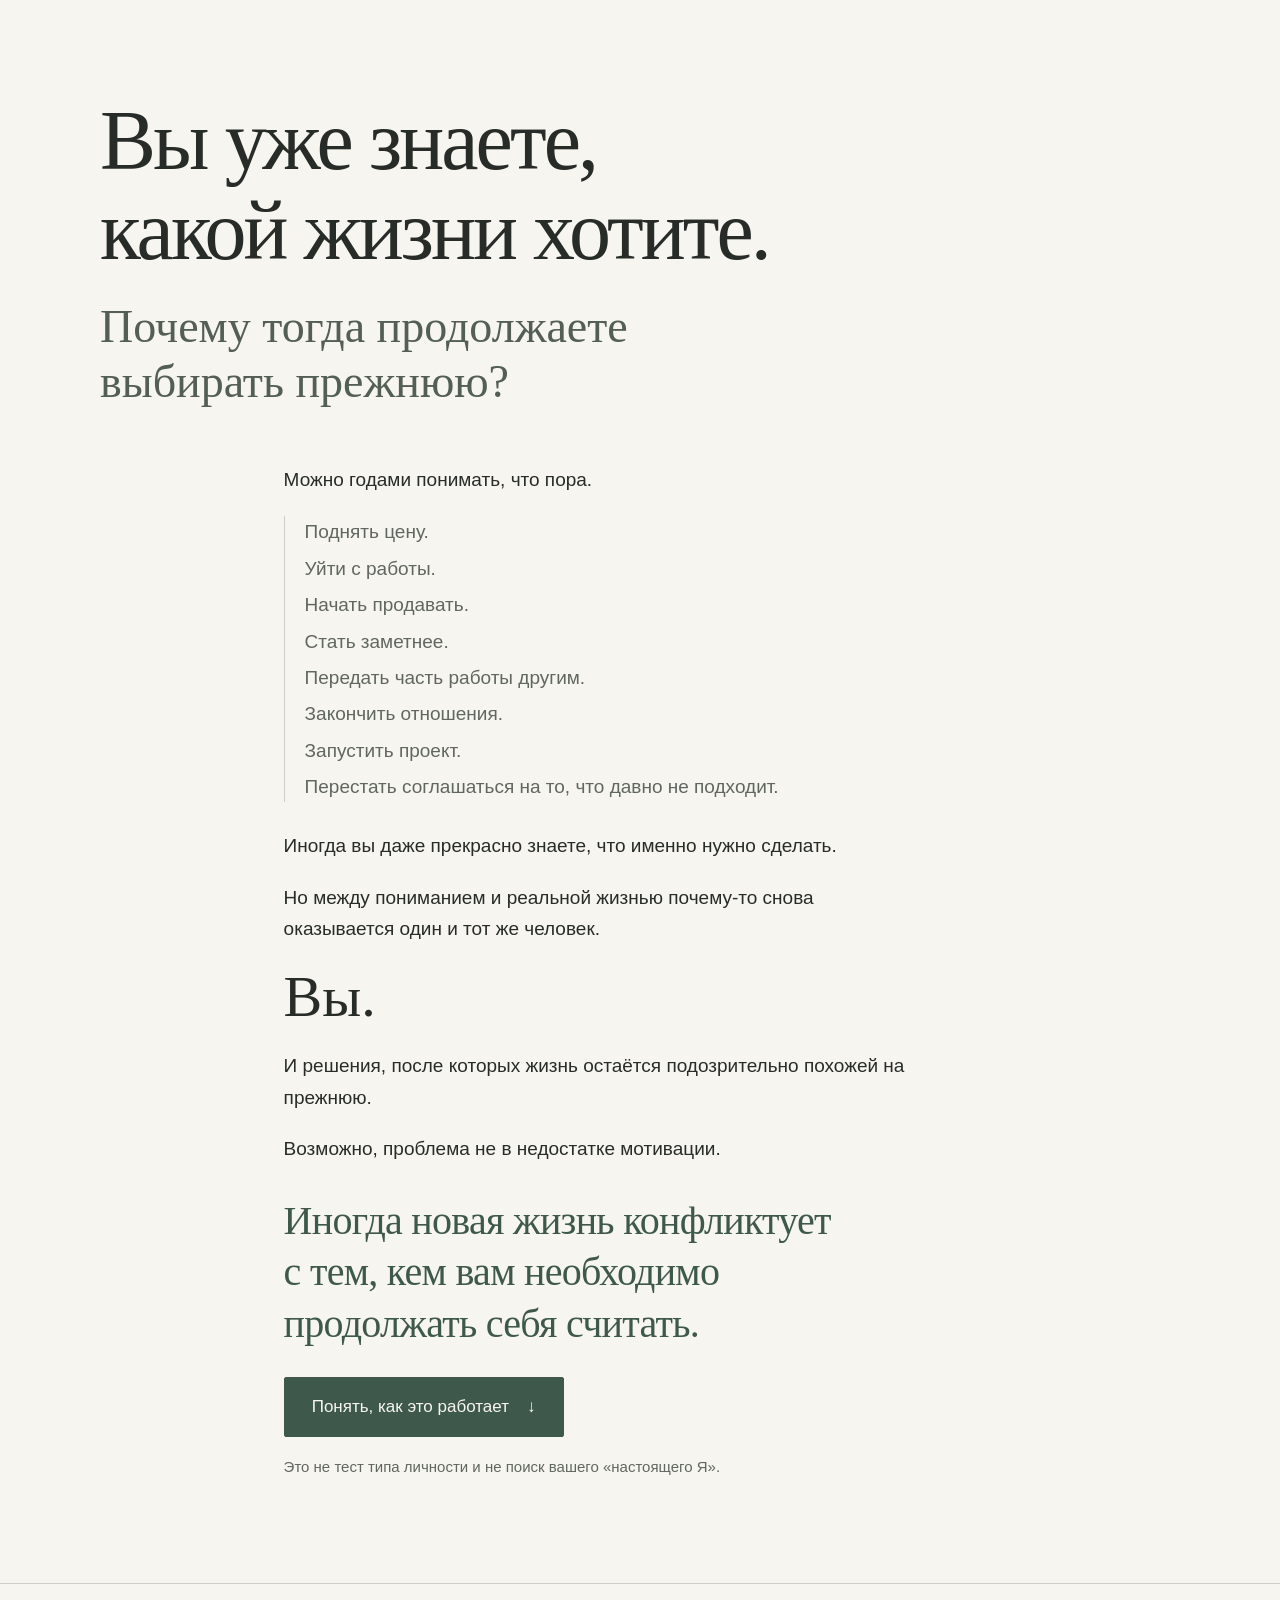
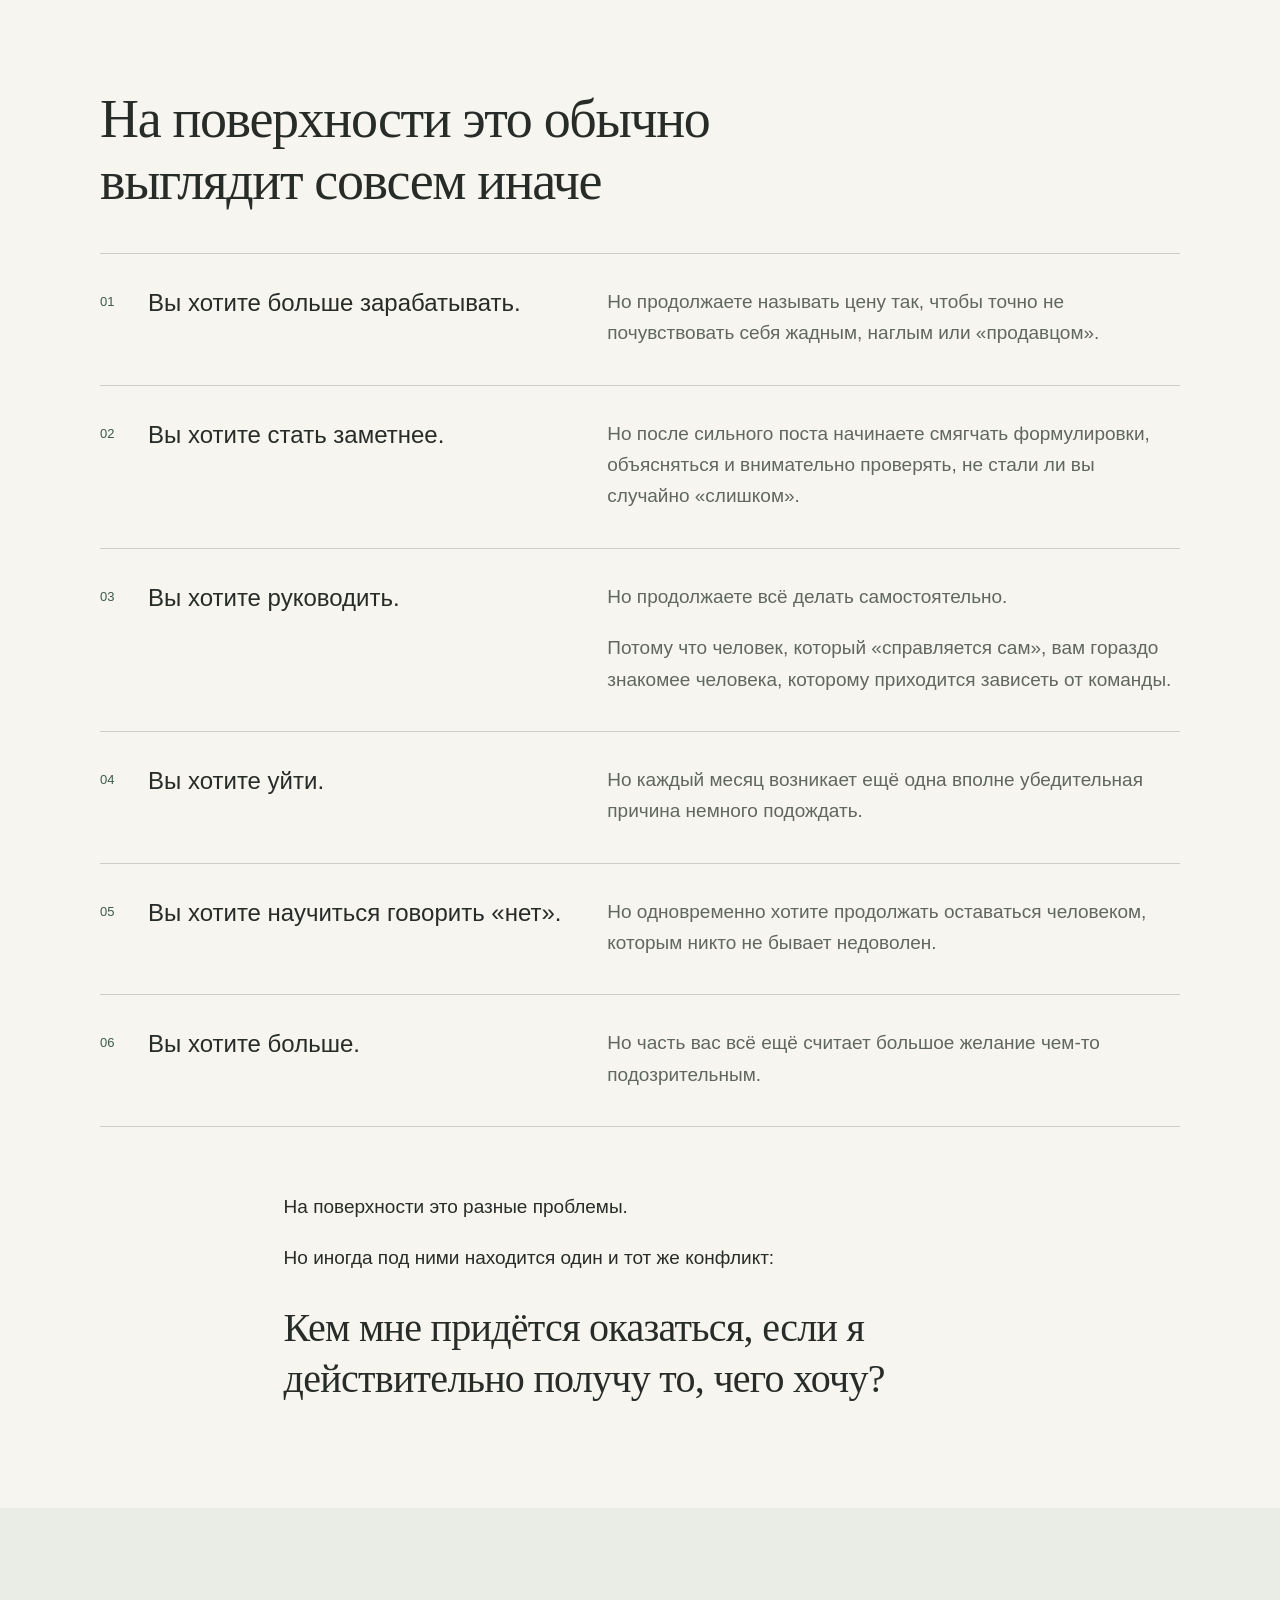
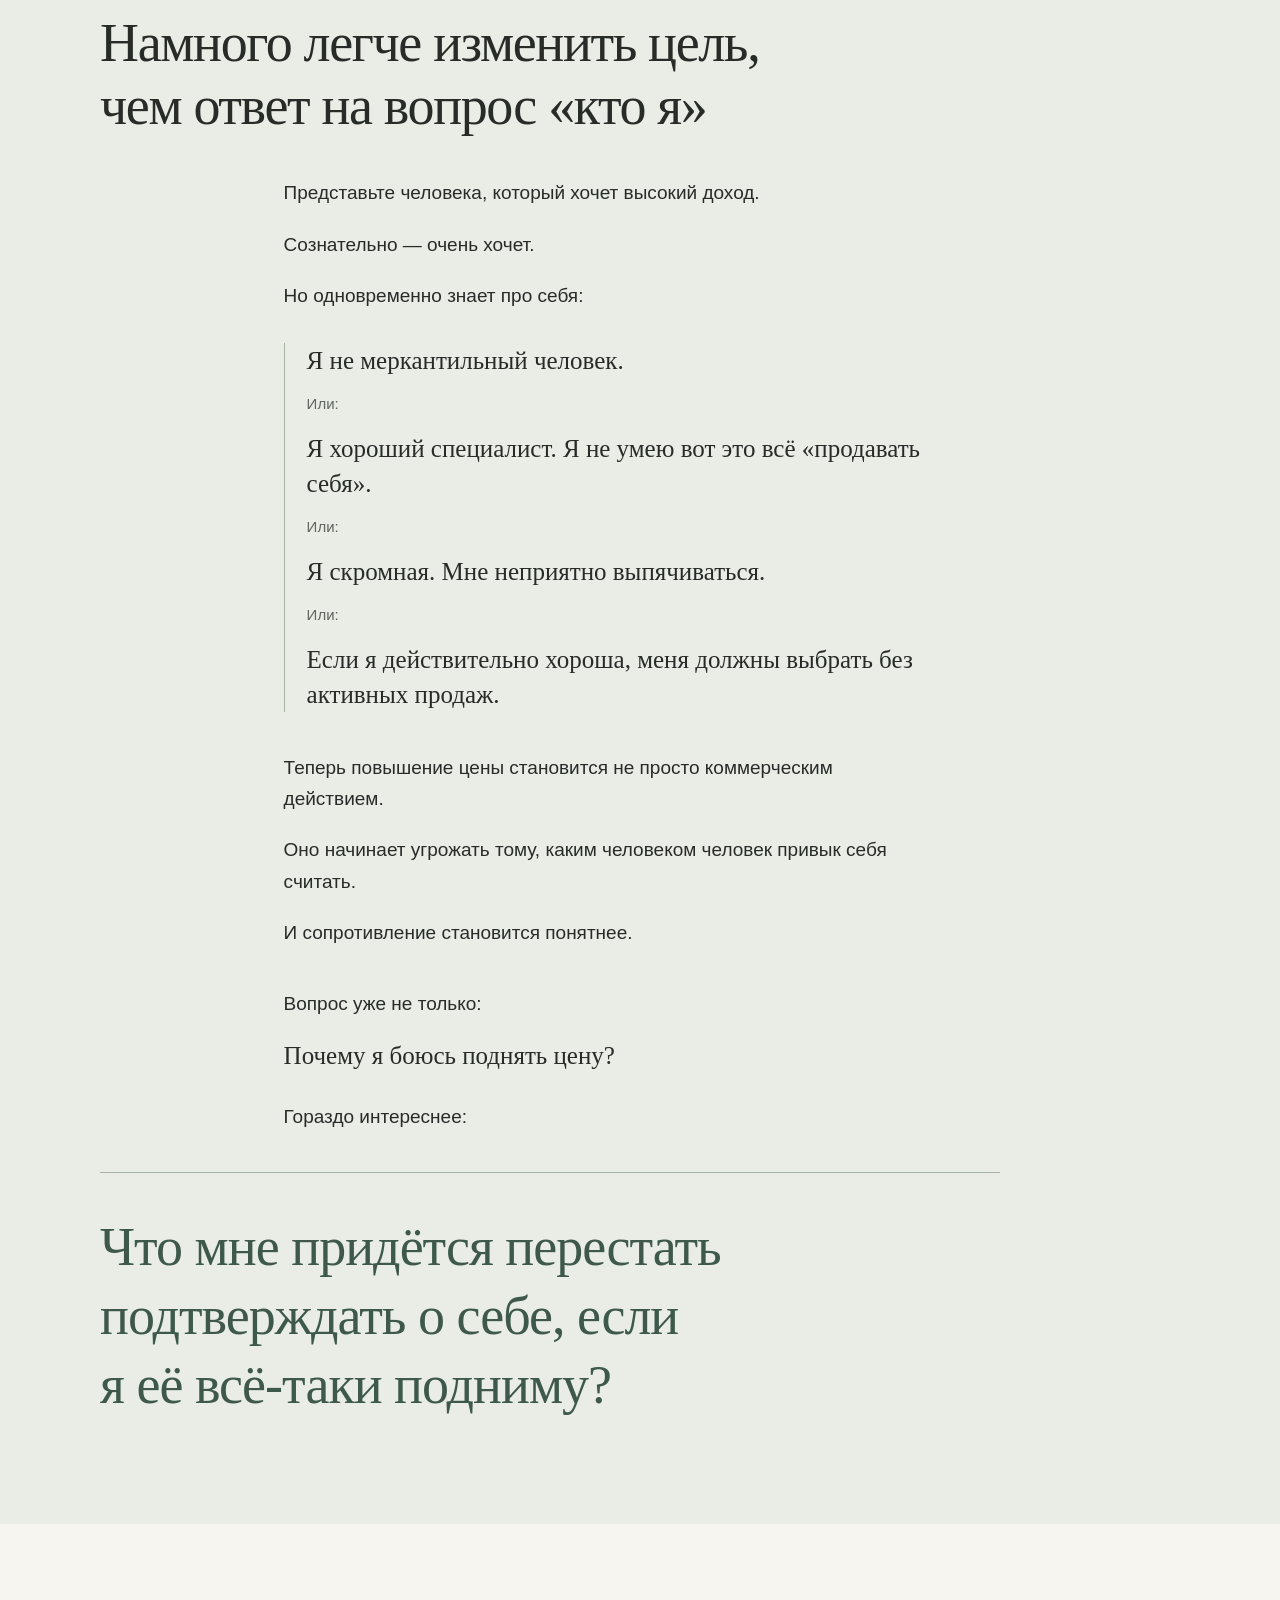
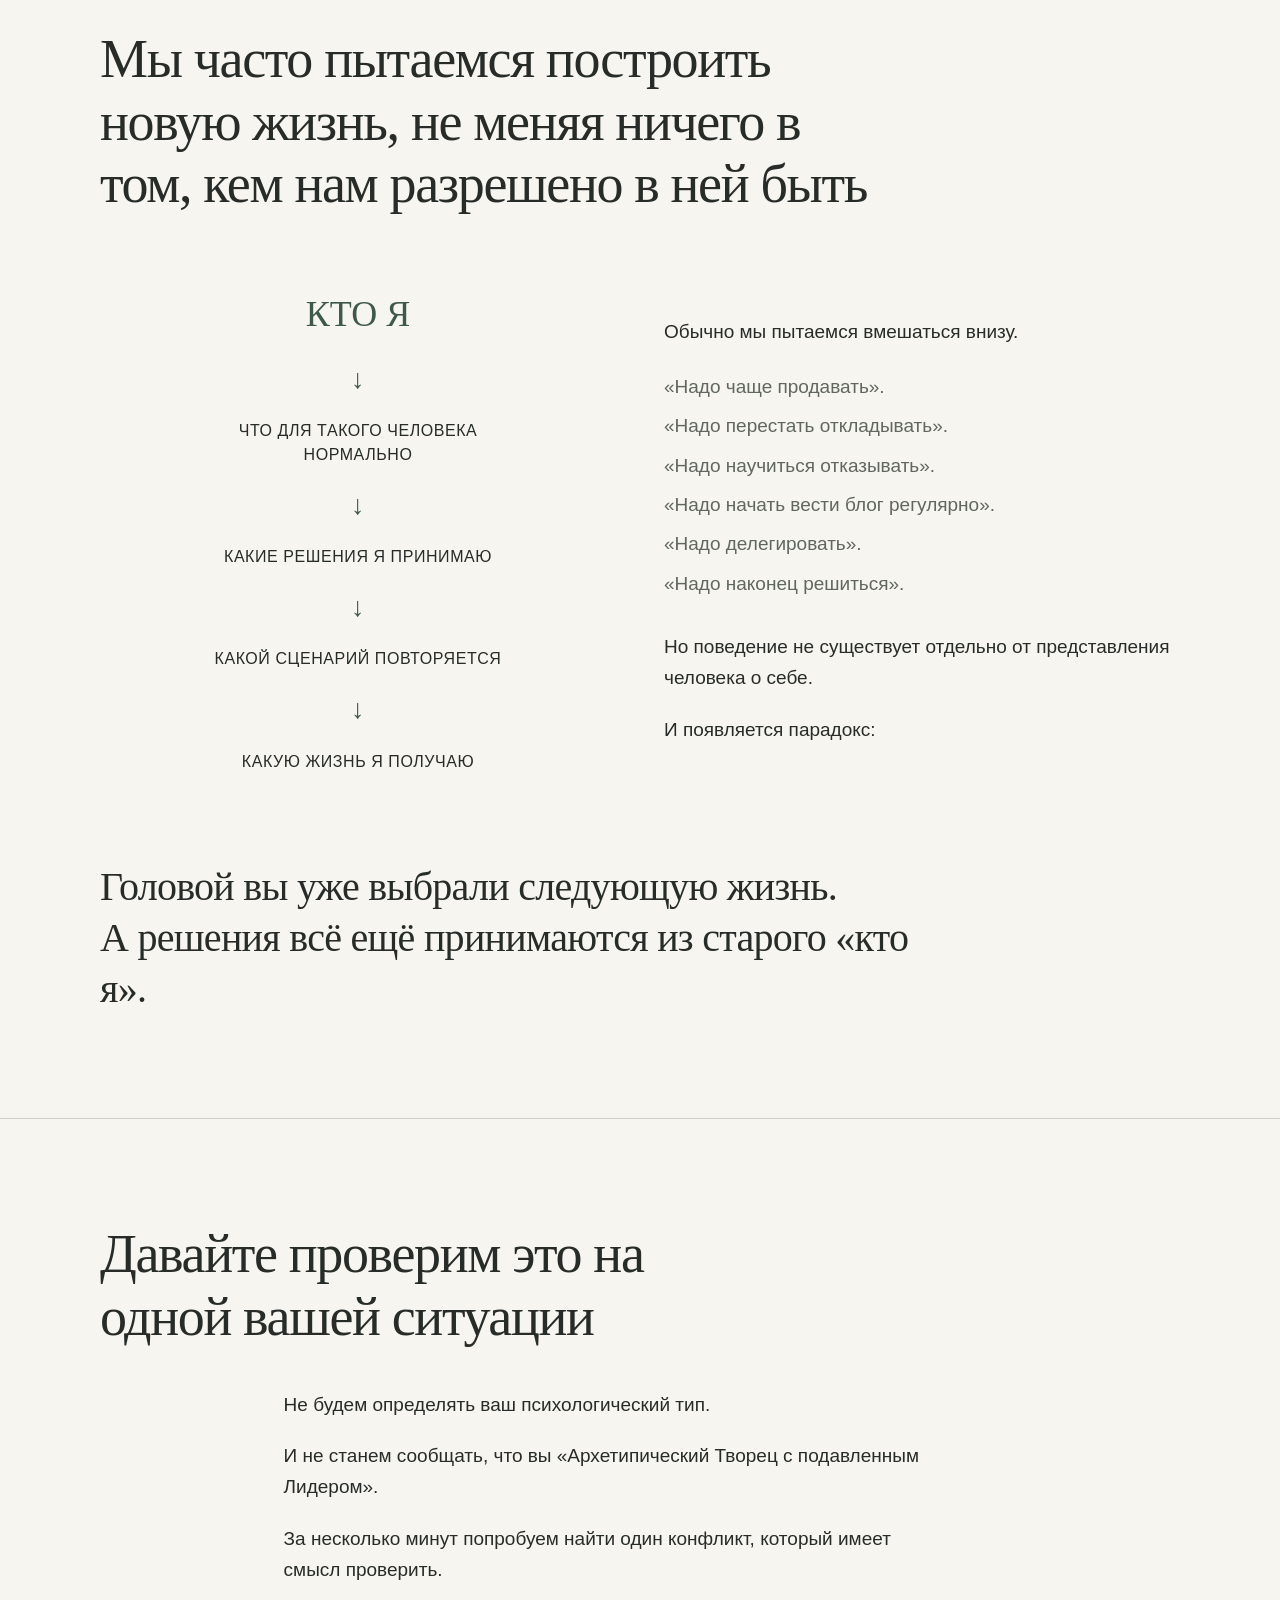
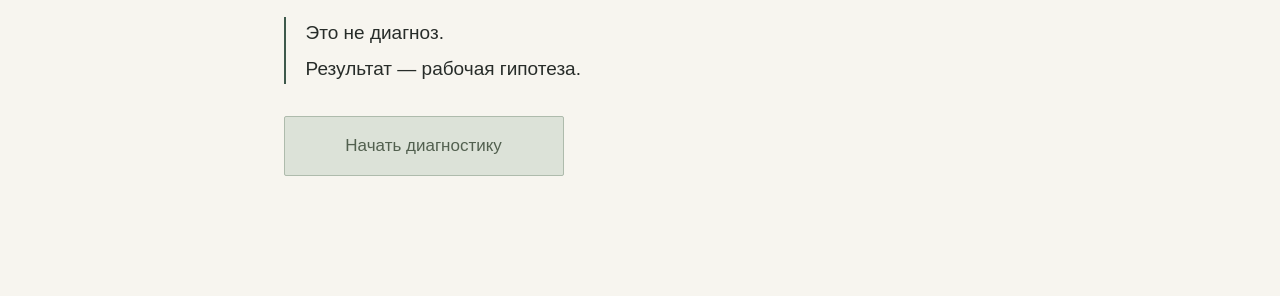
==== index.html @ 4927624a "complete Phase 1 visual foundation" ====
<!doctype html>
<html lang="ru">
<head>
  <meta charset="utf-8">
  <meta name="viewport" content="width=device-width, initial-scale=1">
  <title>Старая версия себя / новый сценарий — SVETA MINDSET</title>
  <meta name="description" content="Вы знаете, чего хотите и что нужно сделать, но продолжаете действовать по-старому? Мини-диагностика поможет увидеть, что ваш привычный сценарий может сохранять.">
  <meta property="og:title" content="Старая версия себя / новый сценарий — SVETA MINDSET">
  <meta property="og:description" content="Вы знаете, чего хотите и что нужно сделать, но продолжаете действовать по-старому? Мини-диагностика поможет увидеть, что ваш привычный сценарий может сохранять.">
  <meta property="og:type" content="website">
  <meta property="og:locale" content="ru_RU">
  <link rel="stylesheet" href="styles.css">
</head>
<body>
  <main>
    <section class="hero section" aria-labelledby="hero-title">
      <div class="container">
        <h1 id="hero-title">Вы уже знаете, какой жизни хотите.</h1>
        <p class="hero-subtitle">Почему тогда продолжаете выбирать прежнюю?</p>
        <div class="hero-body reading">
          <p>Можно годами понимать, что пора.</p>
          <ul class="intentions" role="list">
            <li>Поднять цену.</li>
            <li>Уйти с работы.</li>
            <li>Начать продавать.</li>
            <li>Стать заметнее.</li>
            <li>Передать часть работы другим.</li>
            <li>Закончить отношения.</li>
            <li>Запустить проект.</li>
            <li>Перестать соглашаться на то, что давно не подходит.</li>
          </ul>
          <p>Иногда вы даже прекрасно знаете, что именно нужно сделать.</p>
          <p>Но между пониманием и реальной жизнью почему-то снова оказывается один и тот же человек.</p>
          <p class="you">Вы.</p>
          <p>И решения, после которых жизнь остаётся подозрительно похожей на прежнюю.</p>
          <p>Возможно, проблема не в недостатке мотивации.</p>
          <p class="statement hero-statement"><strong>Иногда новая жизнь конфликтует с тем, кем вам необходимо продолжать себя считать.</strong></p>
          <a class="button" href="#recognition">Понять, как это работает <span aria-hidden="true">↓</span></a>
          <p class="note">Это не тест типа личности и не поиск вашего «настоящего Я».</p>
        </div>
      </div>
    </section>

    <section class="section recognition" id="recognition" aria-labelledby="recognition-title">
      <div class="container">
        <h2 id="recognition-title">На поверхности это обычно выглядит совсем иначе</h2>
        <ol class="situations" role="list">
          <li>
            <h3>Вы хотите больше зарабатывать.</h3>
            <div><p>Но продолжаете называть цену так, чтобы точно не почувствовать себя жадным, наглым или «продавцом».</p></div>
          </li>
          <li>
            <h3>Вы хотите стать заметнее.</h3>
            <div><p>Но после сильного поста начинаете смягчать формулировки, объясняться и внимательно проверять, не стали ли вы случайно «слишком».</p></div>
          </li>
          <li>
            <h3>Вы хотите руководить.</h3>
            <div>
              <p>Но продолжаете всё делать самостоятельно.</p>
              <p>Потому что человек, который «справляется сам», вам гораздо знакомее человека, которому приходится зависеть от команды.</p>
            </div>
          </li>
          <li>
            <h3>Вы хотите уйти.</h3>
            <div><p>Но каждый месяц возникает ещё одна вполне убедительная причина немного подождать.</p></div>
          </li>
          <li>
            <h3>Вы хотите научиться говорить «нет».</h3>
            <div><p>Но одновременно хотите продолжать оставаться человеком, которым никто не бывает недоволен.</p></div>
          </li>
          <li>
            <h3>Вы хотите больше.</h3>
            <div><p>Но часть вас всё ещё считает большое желание чем-то подозрительным.</p></div>
          </li>
        </ol>
        <div class="reading closing">
          <p>На поверхности это разные проблемы.</p>
          <p>Но иногда под ними находится один и тот же конфликт:</p>
          <p class="statement"><strong>Кем мне придётся оказаться, если я действительно получу то, чего хочу?</strong></p>
        </div>
      </div>
    </section>

    <section class="section cognitive-turn" aria-labelledby="turn-title">
      <div class="container">
        <h2 id="turn-title">Намного легче изменить цель, чем ответ на вопрос «кто я»</h2>
        <div class="reading">
          <p>Представьте человека, который хочет высокий доход.</p>
          <p>Сознательно — очень хочет.</p>
          <p>Но одновременно знает про себя:</p>
          <div class="self-descriptions">
            <blockquote><p>Я не меркантильный человек.</p></blockquote>
            <p>Или:</p>
            <blockquote><p>Я хороший специалист. Я не умею вот это всё «продавать себя».</p></blockquote>
            <p>Или:</p>
            <blockquote><p>Я скромная. Мне неприятно выпячиваться.</p></blockquote>
            <p>Или:</p>
            <blockquote><p>Если я действительно хороша, меня должны выбрать без активных продаж.</p></blockquote>
          </div>
          <p>Теперь повышение цены становится не просто коммерческим действием.</p>
          <p>Оно начинает угрожать тому, каким человеком человек привык себя считать.</p>
          <p>И сопротивление становится понятнее.</p>
          <div class="question-turn">
            <p>Вопрос уже не только:</p>
            <blockquote><p>Почему я боюсь поднять цену?</p></blockquote>
            <p>Гораздо интереснее:</p>
          </div>
        </div>
        <p class="statement central-question"><strong>Что мне придётся перестать подтверждать о себе, если я её всё-таки подниму?</strong></p>
      </div>
    </section>

    <section class="section model" aria-labelledby="model-title">
      <div class="container">
        <h2 id="model-title">Мы часто пытаемся построить новую жизнь, не меняя ничего в том, кем нам разрешено в ней быть</h2>
        <div class="model-layout">
          <ol class="model-chain" role="list">
            <li><span>КТО Я</span><span class="chain-arrow" aria-hidden="true">↓</span></li>
            <li><span>ЧТО ДЛЯ ТАКОГО ЧЕЛОВЕКА НОРМАЛЬНО</span><span class="chain-arrow" aria-hidden="true">↓</span></li>
            <li><span>КАКИЕ РЕШЕНИЯ Я ПРИНИМАЮ</span><span class="chain-arrow" aria-hidden="true">↓</span></li>
            <li><span>КАКОЙ СЦЕНАРИЙ ПОВТОРЯЕТСЯ</span><span class="chain-arrow" aria-hidden="true">↓</span></li>
            <li><span>КАКУЮ ЖИЗНЬ Я ПОЛУЧАЮ</span></li>
          </ol>
          <div class="model-body">
            <p>Обычно мы пытаемся вмешаться внизу.</p>
            <div class="habitual-actions">
              <p>«Надо чаще продавать».</p>
              <p>«Надо перестать откладывать».</p>
              <p>«Надо научиться отказывать».</p>
              <p>«Надо начать вести блог регулярно».</p>
              <p>«Надо делегировать».</p>
              <p>«Надо наконец решиться».</p>
            </div>
            <p>Но поведение не существует отдельно от представления человека о себе.</p>
            <p>И появляется парадокс:</p>
          </div>
        </div>
        <p class="statement model-closing"><strong>Головой вы уже выбрали следующую жизнь.<br>А решения всё ещё принимаются из старого «кто я».</strong></p>
      </div>
    </section>

    <section class="section diagnostic-intro" aria-labelledby="intro-title">
      <div class="container">
        <h2 id="intro-title">Давайте проверим это на одной вашей ситуации</h2>
        <div class="reading">
          <p>Не будем определять ваш психологический тип.</p>
          <p>И не станем сообщать, что вы «Архетипический Творец с подавленным Лидером».</p>
          <p>За несколько минут попробуем найти один конфликт, который имеет смысл проверить.</p>
          <div class="hypothesis-note">
            <p>Это не диагноз.</p>
            <p>Результат — рабочая гипотеза.</p>
          </div>
          <!-- Phase 1 ends here. The diagnostic is intentionally not implemented. -->
          <button class="button" type="button" disabled>Начать диагностику</button>
        </div>
      </div>
    </section>
  </main>
</body>
</html>
---- styles.css ----
:root {
  color-scheme: light;
  --paper: #f7f5ef;
  --ink: #272c29;
  --muted: #606660;
  --accent: #3e594b;
  --line: #cccfc5;
  --tint: #e9ede5;
  --serif: Georgia, "Times New Roman", serif;
  --sans: -apple-system, BlinkMacSystemFont, "Segoe UI", Arial, sans-serif;
}

* { box-sizing: border-box; }
html { scroll-padding-top: 24px; }
body {
  margin: 0;
  background: var(--paper);
  color: var(--ink);
  font-family: var(--sans);
  font-size: 18px;
  line-height: 1.65;
  -webkit-text-size-adjust: 100%;
}
::selection { background: #d4ddcf; color: var(--ink); }
.container { width: min(100% - 40px, 1080px); margin-inline: auto; }
.section { padding-block: 72px; }
.reading { max-width: 640px; }
h1, h2, h3, p, blockquote { margin: 0; }
p + p { margin-top: 20px; }
h1, h2, .statement, .hero-subtitle, .you {
  font-family: var(--serif);
  font-weight: 400;
  text-wrap: balance;
}
h1, h2, h3, p, li { overflow-wrap: break-word; }
h1 { max-width: 1000px; font-size: clamp(40px, 7vw, 84px); line-height: 1.07; letter-spacing: -0.035em; }
h2 { max-width: 880px; margin-bottom: 40px; font-size: clamp(32px, 4.5vw, 54px); line-height: 1.16; letter-spacing: -0.025em; }
h3 { font-size: 21px; line-height: 1.4; font-weight: 500; }
strong { font-weight: inherit; }
.statement { font-size: clamp(28px, 3.5vw, 40px); line-height: 1.28; letter-spacing: -0.018em; }
.hero { padding-top: 64px; }
.hero-subtitle { max-width: 770px; margin-top: 23px; color: #535e55; font-size: clamp(28px, 4vw, 46px); line-height: 1.2; }
.hero-body { margin-top: 45px; }
.intentions { list-style: none; margin: 21px 0 28px; padding: 0 0 0 20px; border-left: 1px solid var(--line); color: var(--muted); }
.intentions li + li { margin-top: 5px; }
.you { margin-block: 24px; font-size: 58px; line-height: 1; }
.hero-statement { margin-top: 31px; color: var(--accent); }
.button {
  display: inline-flex;
  align-items: center;
  justify-content: center;
  gap: 18px;
  width: 100%;
  min-height: 60px;
  margin-top: 32px;
  padding: 16px 20px;
  border: 1px solid var(--accent);
  border-radius: 2px;
  background: var(--accent);
  color: var(--paper);
  font: 500 17px/1.45 var(--sans);
  text-align: center;
  text-decoration: none;
}
.button:not(:disabled):hover { background: #30483b; }
a:focus-visible, .button:enabled:focus-visible { outline: 3px solid var(--ink); outline-offset: 5px; }
.button:disabled { background: #dce2d8; border-color: #aebbac; color: #52604f; cursor: not-allowed; }
.hero .button { margin-top: 28px; }
.note { margin-top: 18px; color: var(--muted); font-size: 15px; line-height: 1.6; max-width: 440px; }
.recognition { border-top: 1px solid var(--line); }
.situations { padding: 0; margin: 0; list-style: none; counter-reset: situation; }
.situations li { position: relative; padding: 28px 0 30px 36px; border-top: 1px solid var(--line); counter-increment: situation; }
.situations li::before { content: counter(situation, decimal-leading-zero); position: absolute; left: 0; top: 31px; color: var(--accent); font-size: 13px; font-variant-numeric: tabular-nums; }
.situations li:last-child { border-bottom: 1px solid var(--line); }
.situations h3 { margin-bottom: 14px; }
.situations p { color: var(--muted); }
.closing { margin-top: 48px; }
.closing .statement { margin-top: 28px; }
.cognitive-turn { background: var(--tint); }
.self-descriptions { margin-block: 32px 40px; padding-left: 22px; border-left: 1px solid #a9b5a5; }
blockquote { font-family: var(--serif); font-size: 25px; line-height: 1.4; }
.self-descriptions > p { margin-block: 14px; color: var(--muted); font-size: 15px; }
.question-turn { margin-top: 40px; }
.question-turn blockquote { margin-block: 18px 28px; }
.central-question { max-width: 900px; margin-top: 28px; padding-top: 30px; border-top: 1px solid #a9b5a5; font-size: clamp(34px, 4.5vw, 54px); color: var(--accent); }
.model-chain { list-style: none; padding: 32px 0; margin: 0; text-align: center; }
.model-chain li { max-width: 330px; margin-inline: auto; font-size: 16px; font-weight: 500; line-height: 1.45; letter-spacing: 0.035em; }
.model-chain li:first-child > span:first-child { font-family: var(--serif); font-size: 36px; letter-spacing: 0; color: var(--accent); }
.chain-arrow { display: block; padding-block: 20px; font-size: 27px; font-weight: 400; color: var(--accent); }
.model-body { margin-top: 36px; }
.habitual-actions { margin-block: 24px 32px; color: var(--muted); }
.habitual-actions p + p { margin-top: 8px; }
.model-closing { max-width: 840px; margin-top: 40px; }
.diagnostic-intro { border-top: 1px solid var(--line); padding-bottom: 88px; }
.hypothesis-note { margin-top: 32px; padding-left: 20px; border-left: 2px solid var(--accent); }
.hypothesis-note p + p { margin-top: 4px; }

@media (min-width: 700px) {
  body { font-size: 19px; }
  .container { width: min(100% - 96px, 1080px); }
  .section { padding-block: 104px; }
  .hero { padding-top: 96px; }
  .hero-body { margin-top: 55px; margin-left: 17%; }
  .button { width: auto; min-width: 280px; }
  .situations li { display: grid; grid-template-columns: minmax(0, 0.85fr) minmax(0, 1.15fr); gap: 36px; padding: 32px 0 36px 48px; }
  .situations li::before { top: 37px; }
  .situations h3 { margin-bottom: 0; font-size: 24px; }
  .closing, .cognitive-turn .reading, .diagnostic-intro .reading { margin-left: 17%; }
  .closing { margin-top: 64px; }
  .central-question { margin-top: 40px; padding-top: 40px; }
  .model-layout { display: grid; grid-template-columns: minmax(0, 1fr) minmax(0, 1fr); gap: 48px; align-items: center; }
  .model-body { margin-top: 0; }
  .model-closing { margin-top: 56px; }
  .diagnostic-intro { padding-bottom: 120px; }
}
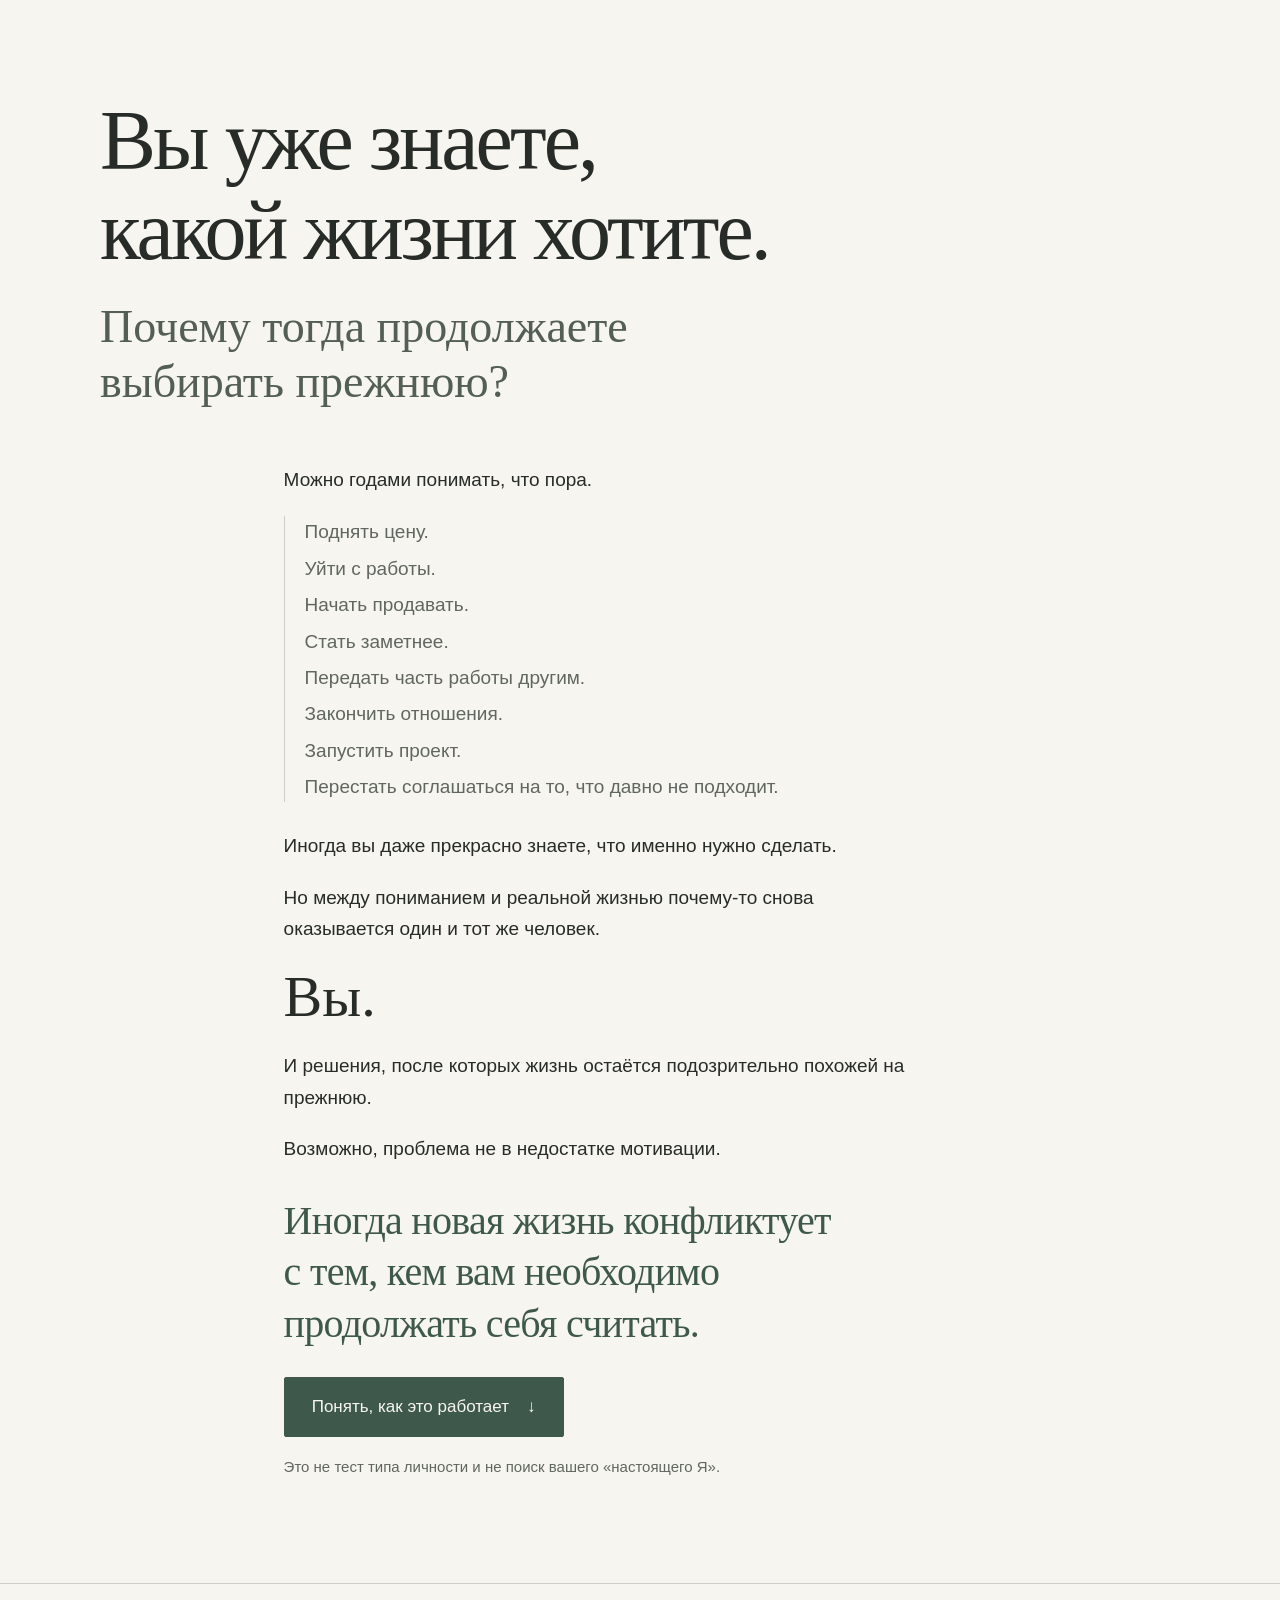
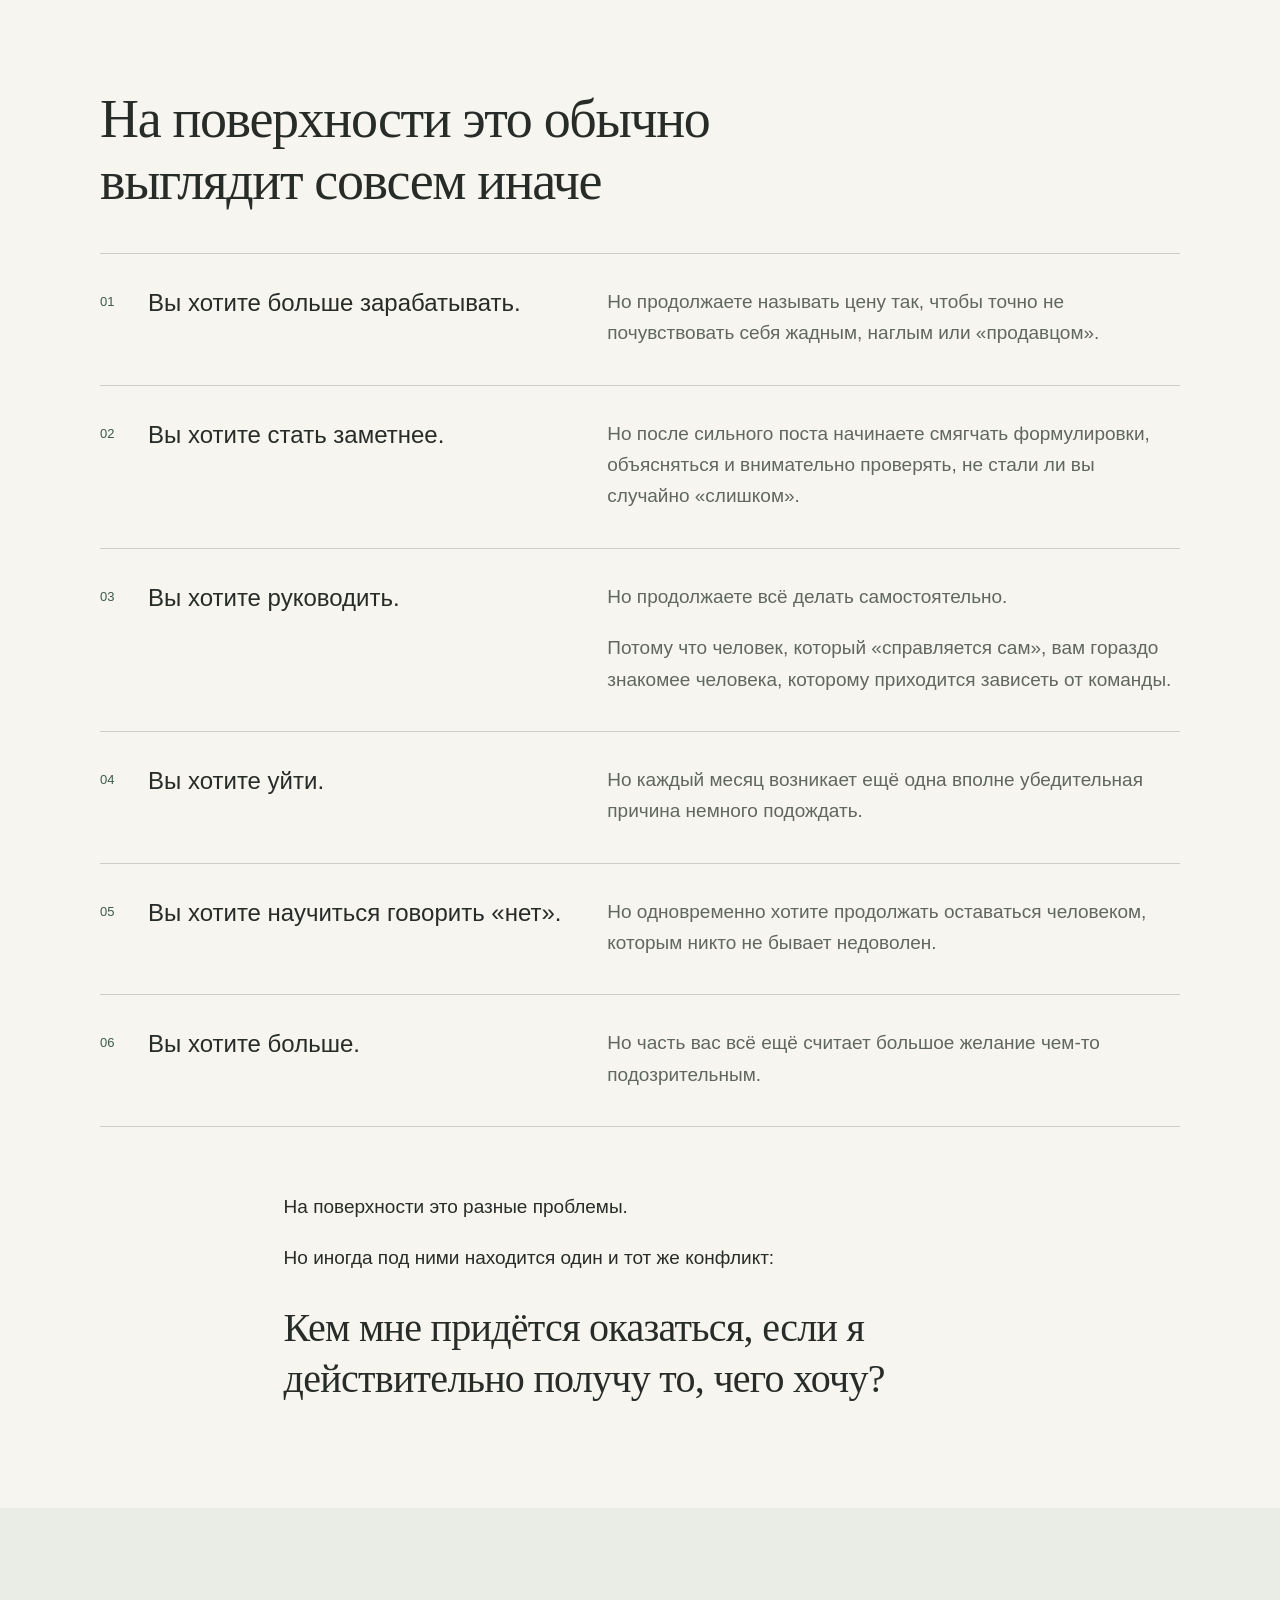
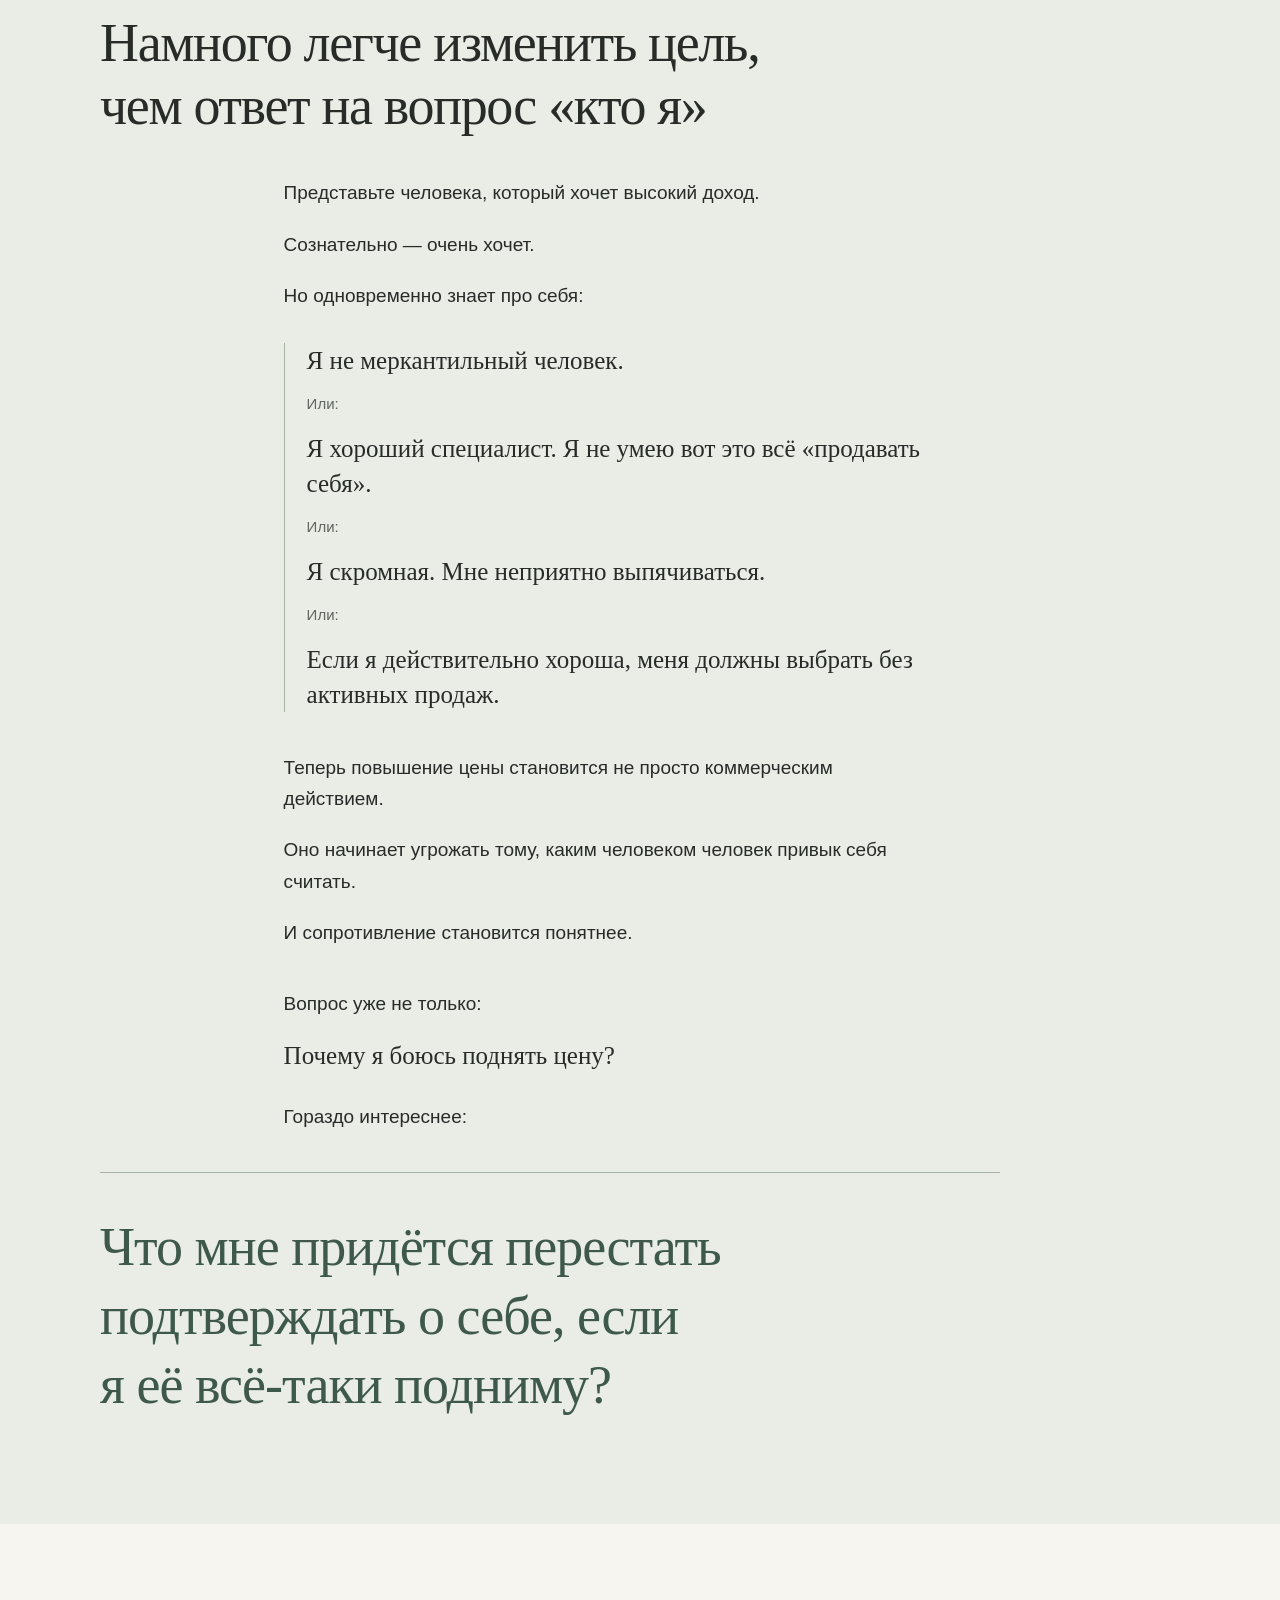
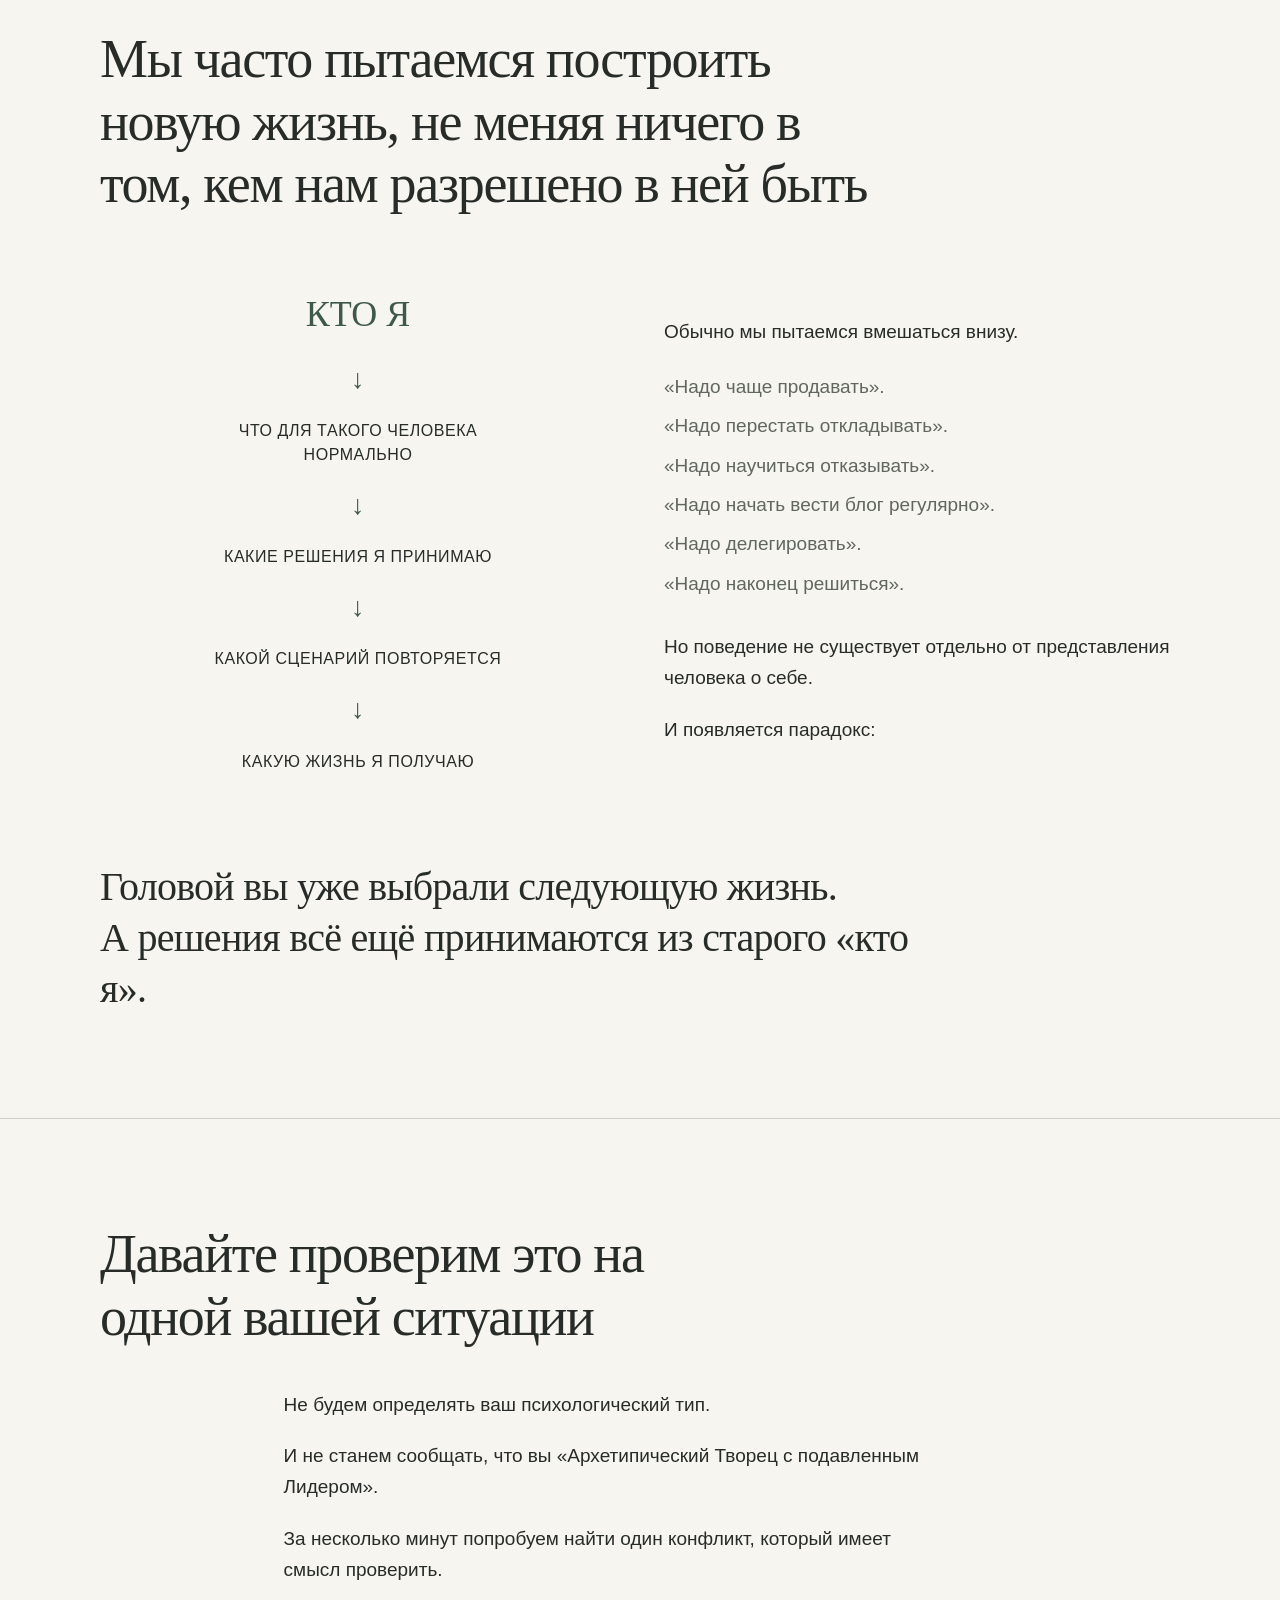
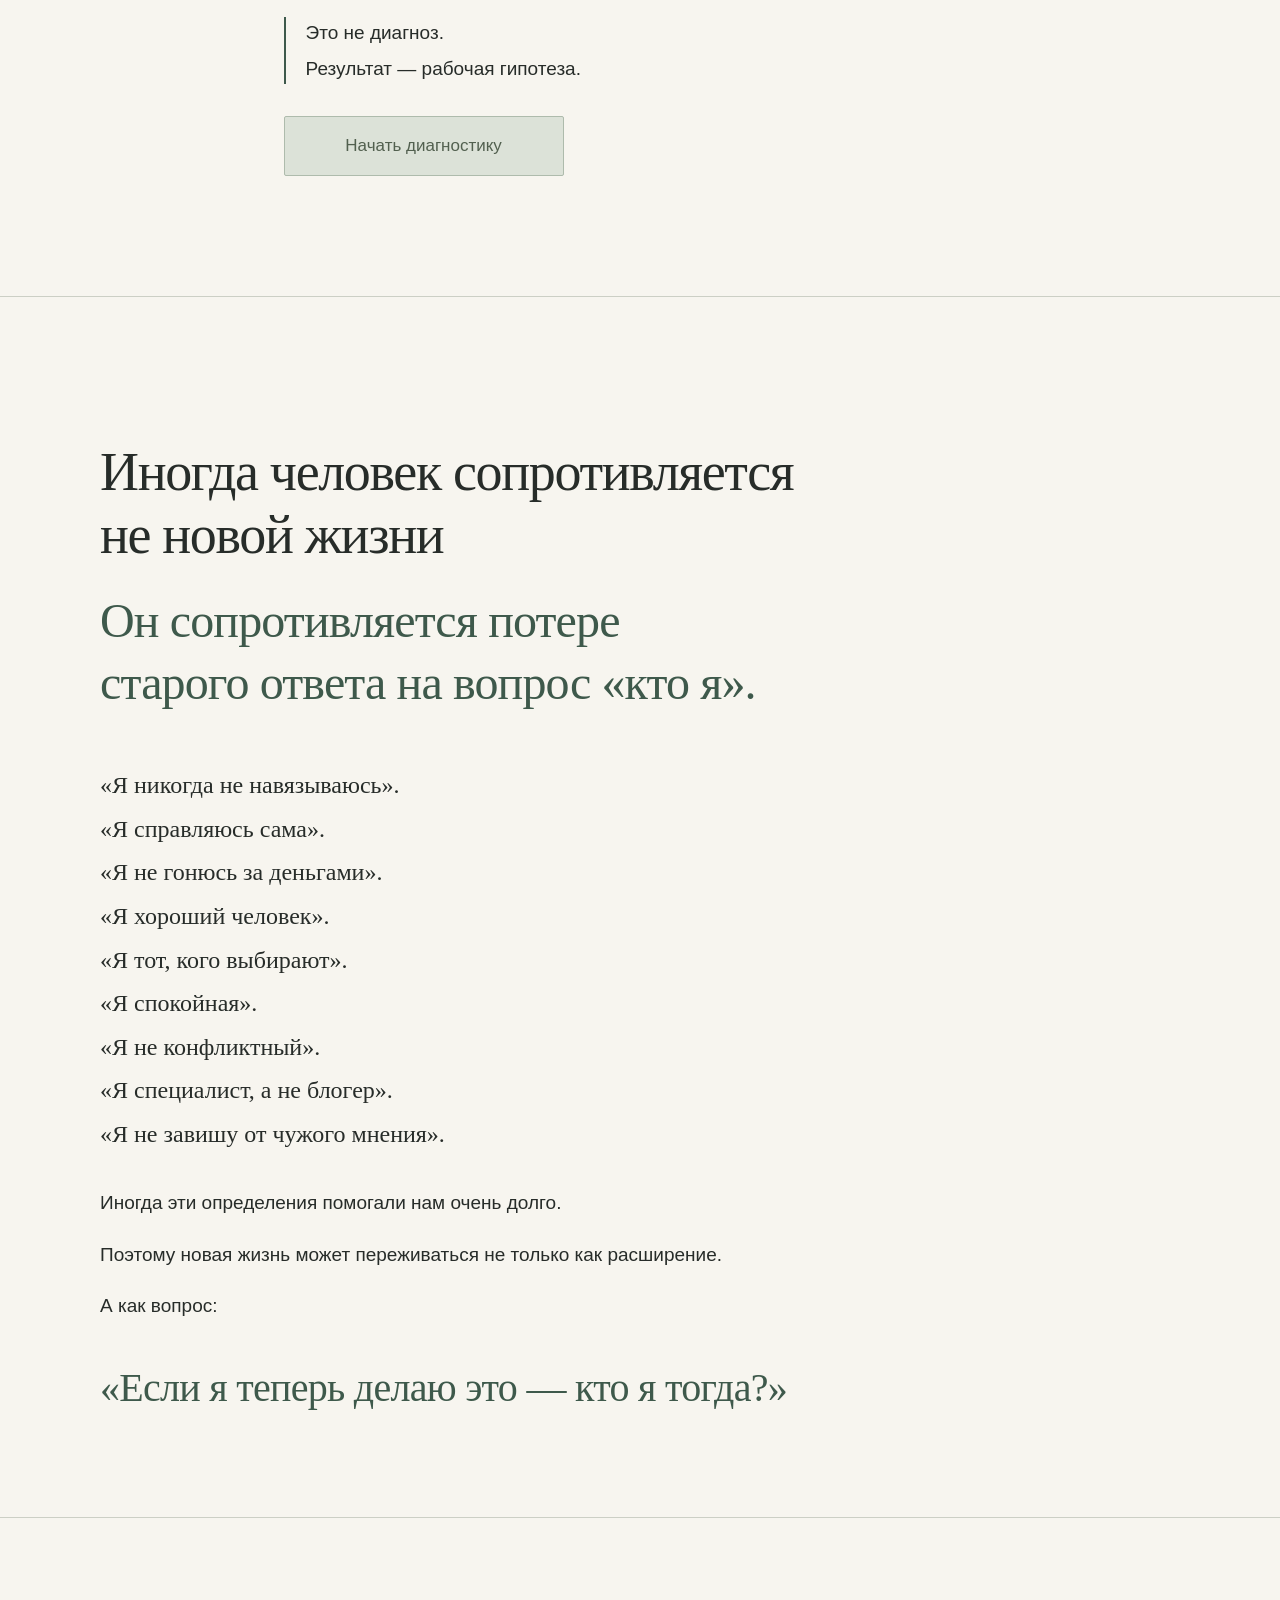
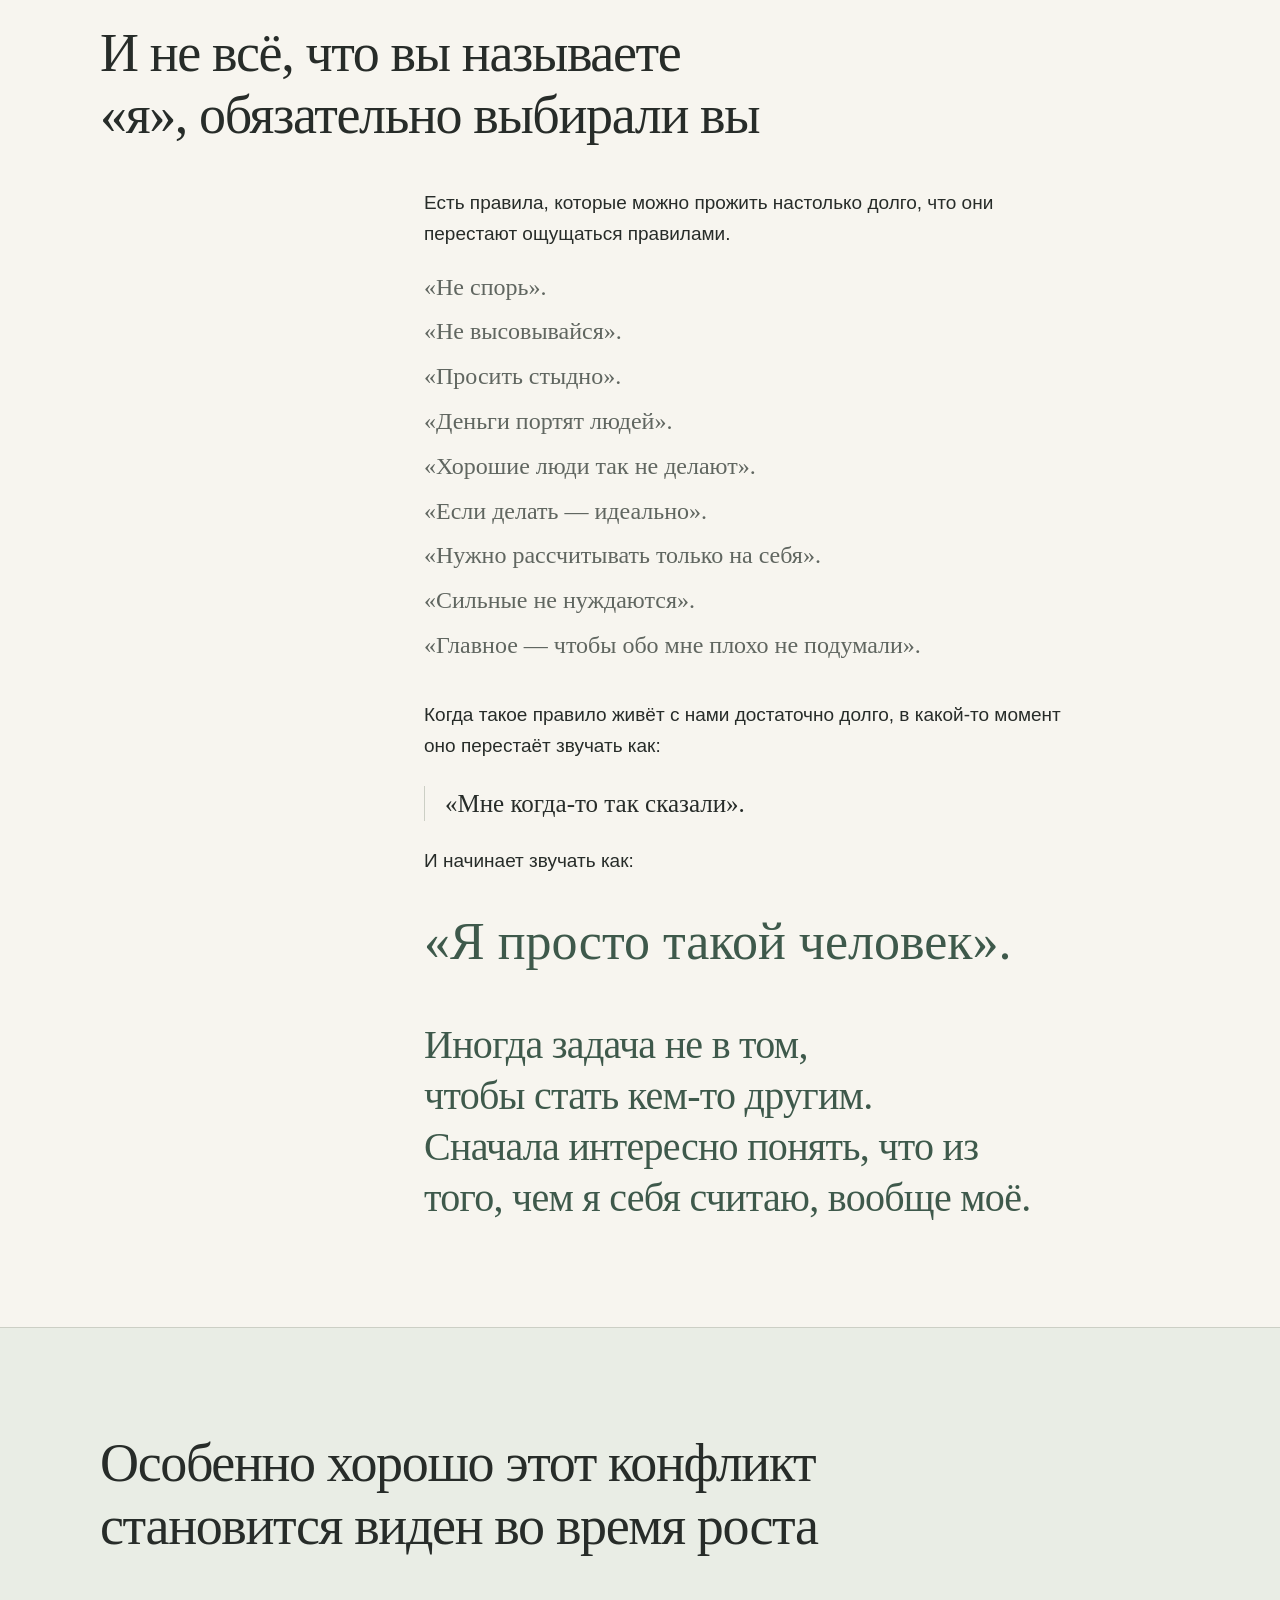
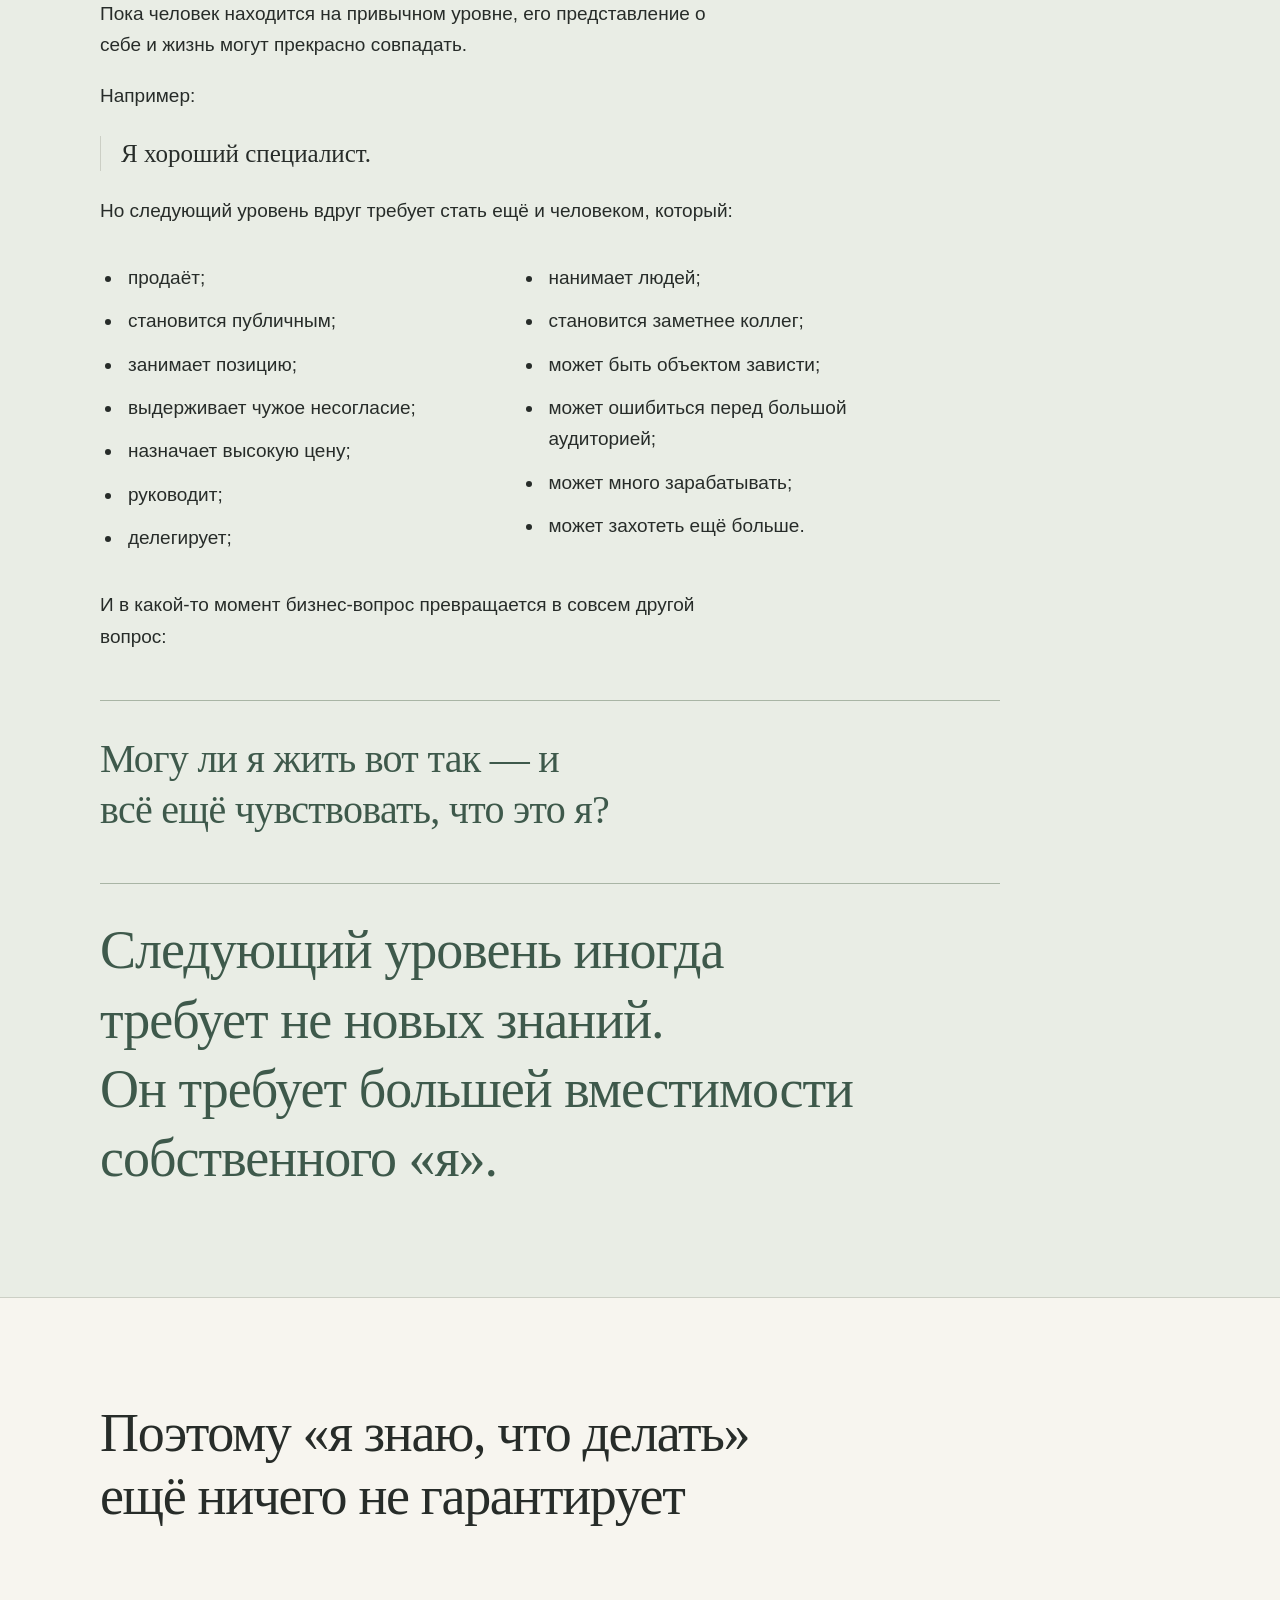
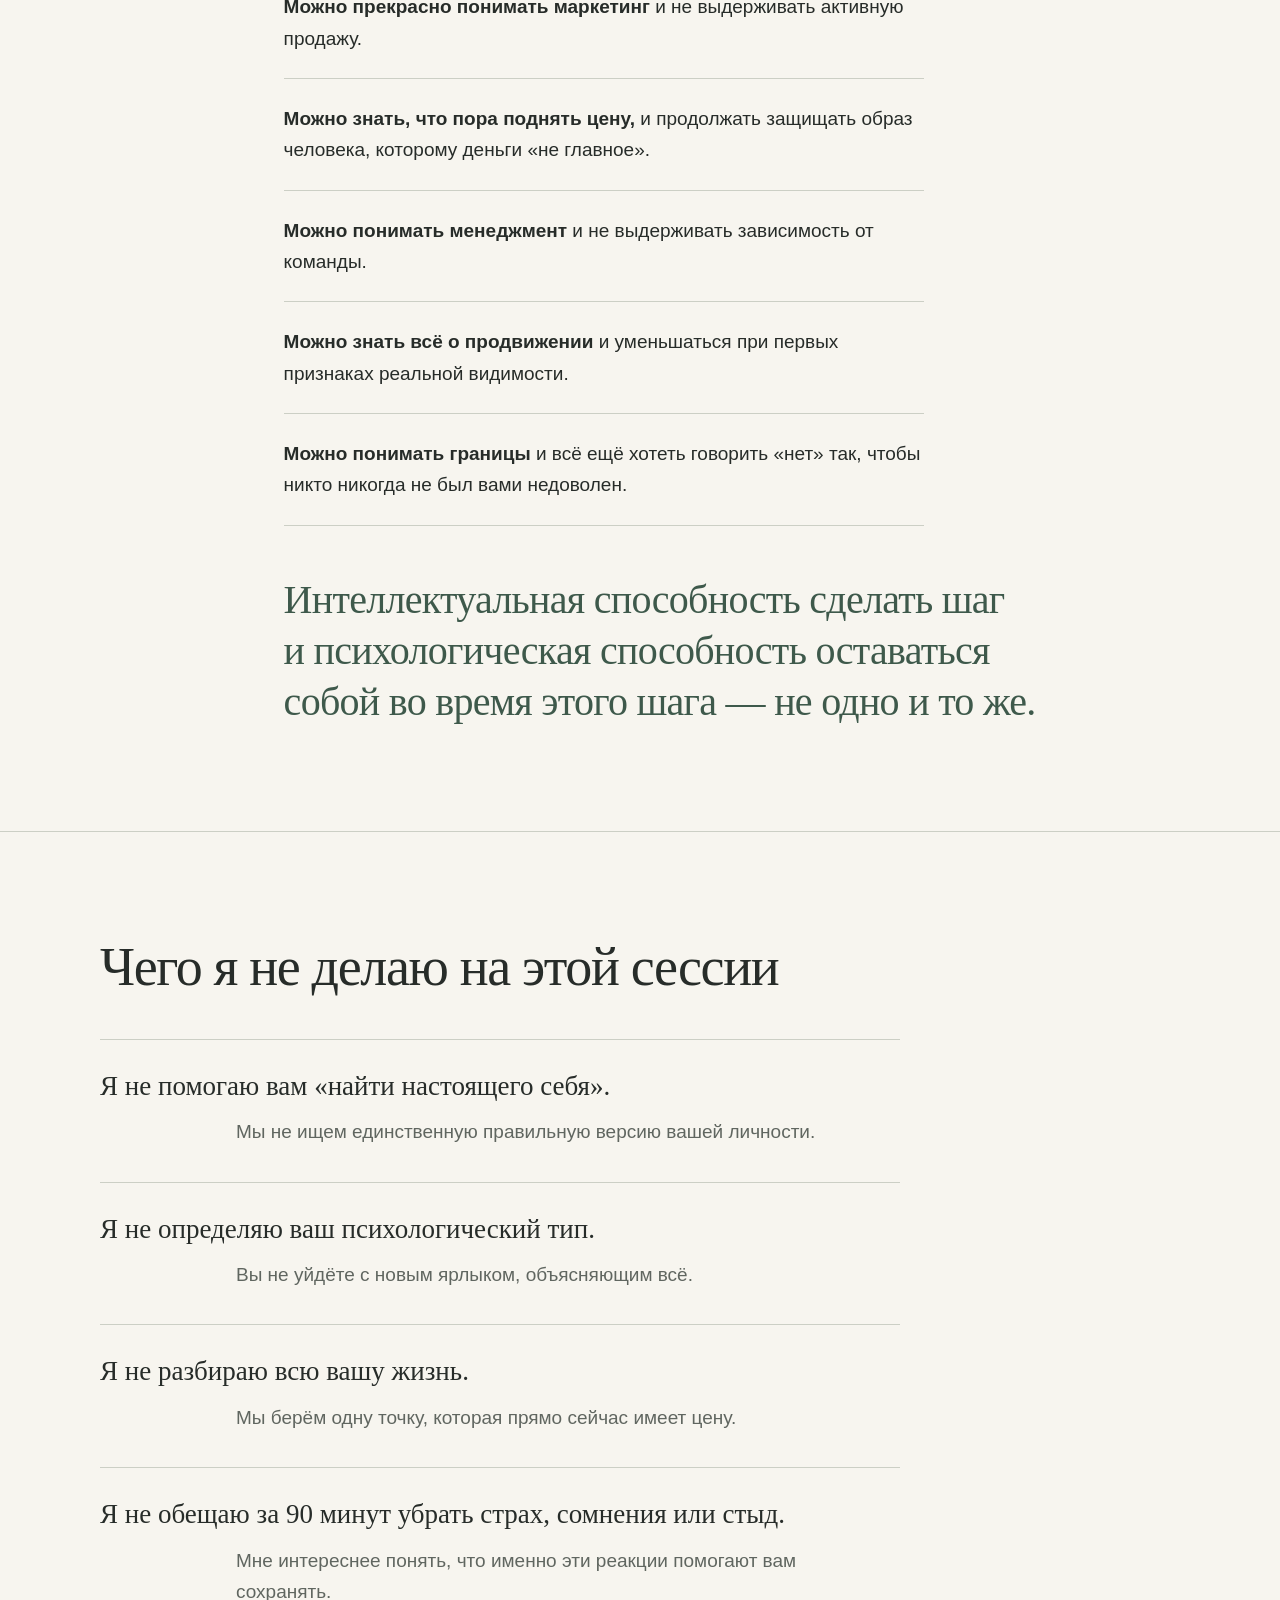
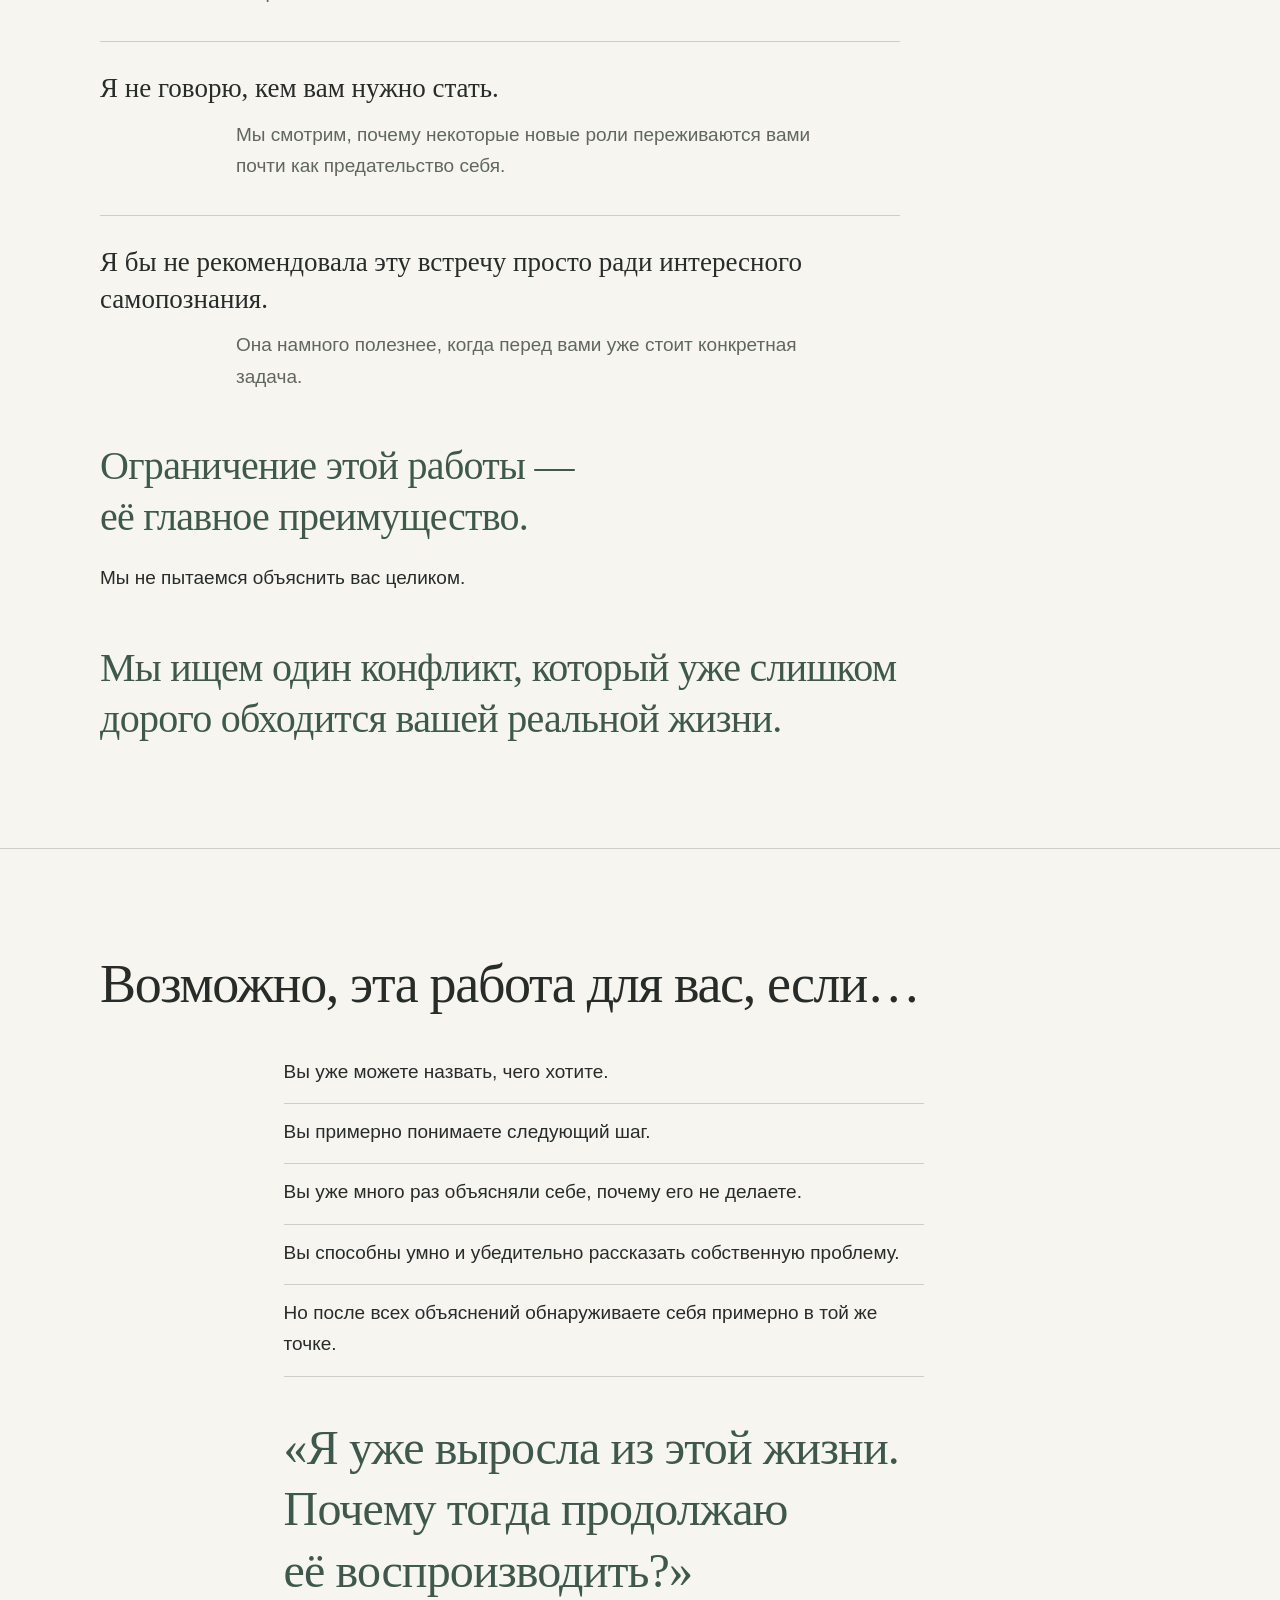
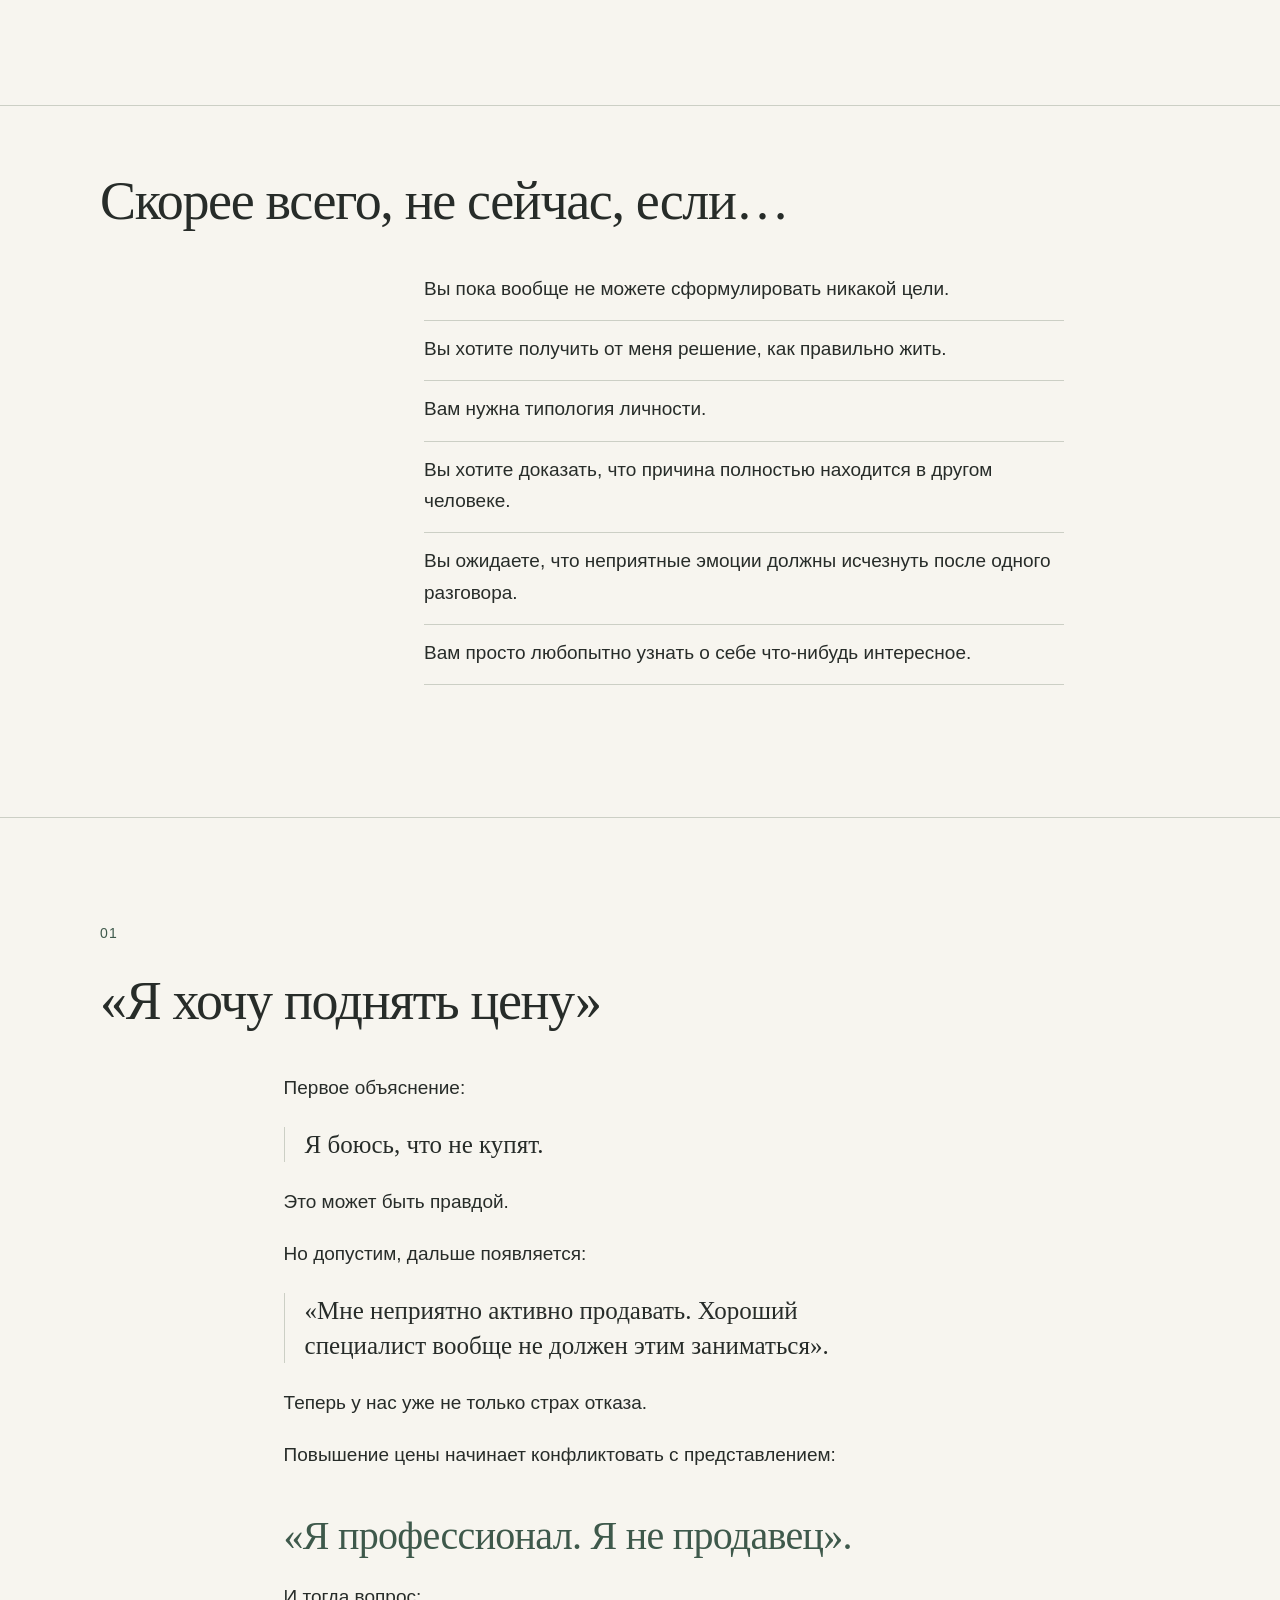
==== commit d7faf18f: "complete Phase 2 editorial longform" ====
--- a/index.html
+++ b/index.html
@@ -155,6 +155,276 @@
         </div>
       </div>
     </section>
+
+    <section class="section editorial explanation" aria-labelledby="explanation-title">
+      <div class="container">
+        <h2 id="explanation-title">Иногда человек сопротивляется не новой жизни</h2>
+        <div class="editorial-body">
+          <p class="statement payoff"><strong>Он сопротивляется потере старого ответа на вопрос «кто я».</strong></p>
+          <p class="familiar-phrase">«Я никогда не навязываюсь».</p>
+          <p class="familiar-phrase">«Я справляюсь сама».</p>
+          <p class="familiar-phrase">«Я не гонюсь за деньгами».</p>
+          <p class="familiar-phrase">«Я хороший человек».</p>
+          <p class="familiar-phrase">«Я тот, кого выбирают».</p>
+          <p class="familiar-phrase">«Я спокойная».</p>
+          <p class="familiar-phrase">«Я не конфликтный».</p>
+          <p class="familiar-phrase">«Я специалист, а не блогер».</p>
+          <p class="familiar-phrase">«Я не завишу от чужого мнения».</p>
+          <p>Иногда эти определения помогали нам очень долго.</p>
+          <p>Поэтому новая жизнь может переживаться не только как расширение.</p>
+          <p>А как вопрос:</p>
+          <p class="statement payoff"><strong>«Если я теперь делаю это — кто я тогда?»</strong></p>
+        </div>
+      </div>
+    </section>
+
+    <section class="section editorial borrowed" aria-labelledby="borrowed-title">
+      <div class="container">
+        <h2 id="borrowed-title">И не всё, что вы называете «я», обязательно выбирали вы</h2>
+        <div class="editorial-body">
+          <p>Есть правила, которые можно прожить настолько долго, что они перестают ощущаться правилами.</p>
+          <p class="inherited-rule">«Не спорь».</p>
+          <p class="inherited-rule">«Не высовывайся».</p>
+          <p class="inherited-rule">«Просить стыдно».</p>
+          <p class="inherited-rule">«Деньги портят людей».</p>
+          <p class="inherited-rule">«Хорошие люди так не делают».</p>
+          <p class="inherited-rule">«Если делать — идеально».</p>
+          <p class="inherited-rule">«Нужно рассчитывать только на себя».</p>
+          <p class="inherited-rule">«Сильные не нуждаются».</p>
+          <p class="inherited-rule">«Главное — чтобы обо мне плохо не подумали».</p>
+          <p>Когда такое правило живёт с нами достаточно долго, в какой-то момент оно перестаёт звучать как:</p>
+          <blockquote><p>«Мне когда-то так сказали».</p></blockquote>
+          <p>И начинает звучать как:</p>
+          <blockquote class="identity-quote"><p><strong>«Я просто такой человек».</strong></p></blockquote>
+          <p class="statement payoff"><strong>Иногда задача не в том, чтобы стать кем-то другим.<br>Сначала интересно понять, что из того, чем я себя считаю, вообще моё.</strong></p>
+        </div>
+      </div>
+    </section>
+
+    <section class="section editorial growing" aria-labelledby="growing-title">
+      <div class="container">
+        <h2 id="growing-title">Особенно хорошо этот конфликт становится виден во время роста</h2>
+        <div class="editorial-body">
+          <p>Пока человек находится на привычном уровне, его представление о себе и жизнь могут прекрасно совпадать.</p>
+          <p>Например:</p>
+          <blockquote><p>Я хороший специалист.</p></blockquote>
+          <p>Но следующий уровень вдруг требует стать ещё и человеком, который:</p>
+          <ul class="editorial-list">
+            <li>продаёт;</li>
+            <li>становится публичным;</li>
+            <li>занимает позицию;</li>
+            <li>выдерживает чужое несогласие;</li>
+            <li>назначает высокую цену;</li>
+            <li>руководит;</li>
+            <li>делегирует;</li>
+            <li>нанимает людей;</li>
+            <li>становится заметнее коллег;</li>
+            <li>может быть объектом зависти;</li>
+            <li>может ошибиться перед большой аудиторией;</li>
+            <li>может много зарабатывать;</li>
+            <li>может захотеть ещё больше.</li>
+          </ul>
+          <p>И в какой-то момент бизнес-вопрос превращается в совсем другой вопрос:</p>
+          <p class="statement payoff"><strong>Могу ли я жить вот так — и всё ещё чувствовать, что это я?</strong></p>
+          <p class="statement payoff"><strong>Следующий уровень иногда требует не новых знаний.<br>Он требует большей вместимости собственного «я».</strong></p>
+        </div>
+      </div>
+    </section>
+
+    <section class="section editorial knowing" aria-labelledby="knowing-title">
+      <div class="container">
+        <h2 id="knowing-title">Поэтому «я знаю, что делать» ещё ничего не гарантирует</h2>
+        <div class="editorial-body">
+          <p><span class="knowledge">Можно прекрасно понимать маркетинг</span> и не выдерживать активную продажу.</p>
+          <p><span class="knowledge">Можно знать, что пора поднять цену,</span> и продолжать защищать образ человека, которому деньги «не главное».</p>
+          <p><span class="knowledge">Можно понимать менеджмент</span> и не выдерживать зависимость от команды.</p>
+          <p><span class="knowledge">Можно знать всё о продвижении</span> и уменьшаться при первых признаках реальной видимости.</p>
+          <p><span class="knowledge">Можно понимать границы</span> и всё ещё хотеть говорить «нет» так, чтобы никто никогда не был вами недоволен.</p>
+          <p class="statement payoff"><strong>Интеллектуальная способность сделать шаг и психологическая способность оставаться собой во время этого шага — не одно и то же.</strong></p>
+        </div>
+      </div>
+    </section>
+
+    <section class="section editorial limitations" aria-labelledby="limitations-title">
+      <div class="container">
+        <h2 id="limitations-title">Чего я не делаю на этой сессии</h2>
+        <div class="editorial-body">
+          <p class="limit-lead">Я не помогаю вам «найти настоящего себя».</p>
+          <p>Мы не ищем единственную правильную версию вашей личности.</p>
+          <p class="limit-lead">Я не определяю ваш психологический тип.</p>
+          <p>Вы не уйдёте с новым ярлыком, объясняющим всё.</p>
+          <p class="limit-lead">Я не разбираю всю вашу жизнь.</p>
+          <p>Мы берём одну точку, которая прямо сейчас имеет цену.</p>
+          <p class="limit-lead">Я не обещаю за 90 минут убрать страх, сомнения или стыд.</p>
+          <p>Мне интереснее понять, что именно эти реакции помогают вам сохранять.</p>
+          <p class="limit-lead">Я не говорю, кем вам нужно стать.</p>
+          <p>Мы смотрим, почему некоторые новые роли переживаются вами почти как предательство себя.</p>
+          <p class="limit-lead">Я бы не рекомендовала эту встречу просто ради интересного самопознания.</p>
+          <p>Она намного полезнее, когда перед вами уже стоит конкретная задача.</p>
+          <p class="statement payoff"><strong>Ограничение этой работы — её главное преимущество.</strong></p>
+          <p>Мы не пытаемся объяснить вас целиком.</p>
+          <p class="statement payoff">Мы ищем <strong>один конфликт, который уже слишком дорого обходится вашей реальной жизни.</strong></p>
+        </div>
+      </div>
+    </section>
+
+    <section class="section editorial audience-for" aria-labelledby="audience-for-title">
+      <div class="container">
+        <h2 id="audience-for-title">Возможно, эта работа для вас, если…</h2>
+        <div class="editorial-body">
+          <ul class="editorial-list">
+            <li>Вы уже можете назвать, чего хотите.</li>
+            <li>Вы примерно понимаете следующий шаг.</li>
+            <li>Вы уже много раз объясняли себе, почему его не делаете.</li>
+            <li>Вы способны умно и убедительно рассказать собственную проблему.</li>
+            <li>Но после всех объяснений обнаруживаете себя примерно в той же точке.</li>
+          </ul>
+          <p class="statement payoff"><strong>«Я уже выросла из этой жизни. Почему тогда продолжаю её воспроизводить?»</strong></p>
+        </div>
+      </div>
+    </section>
+
+    <section class="section editorial audience-not" aria-labelledby="audience-not-title">
+      <div class="container">
+        <h2 id="audience-not-title">Скорее всего, не сейчас, если…</h2>
+        <div class="editorial-body">
+          <ul class="editorial-list">
+            <li>Вы пока вообще не можете сформулировать никакой цели.</li>
+            <li>Вы хотите получить от меня решение, как правильно жить.</li>
+            <li>Вам нужна типология личности.</li>
+            <li>Вы хотите доказать, что причина полностью находится в другом человеке.</li>
+            <li>Вы ожидаете, что неприятные эмоции должны исчезнуть после одного разговора.</li>
+            <li>Вам просто любопытно узнать о себе что-нибудь интересное.</li>
+          </ul>
+        </div>
+      </div>
+    </section>
+
+    <section class="section editorial case-money" aria-labelledby="case-money-title">
+      <div class="container">
+        <p class="case-number" aria-hidden="true">01</p>
+        <h2 id="case-money-title">«Я хочу поднять цену»</h2>
+        <div class="editorial-body">
+          <p>Первое объяснение:</p>
+          <blockquote><p>Я боюсь, что не купят.</p></blockquote>
+          <p>Это может быть правдой.</p>
+          <p>Но допустим, дальше появляется:</p>
+          <blockquote><p>«Мне неприятно активно продавать. Хороший специалист вообще не должен этим заниматься».</p></blockquote>
+          <p>Теперь у нас уже не только страх отказа.</p>
+          <p>Повышение цены начинает конфликтовать с представлением:</p>
+          <p class="statement payoff"><strong>«Я профессионал. Я не продавец».</strong></p>
+          <p>И тогда вопрос:</p>
+          <blockquote><p>«Как перестать бояться цены?»</p></blockquote>
+          <p>становится менее интересным, чем:</p>
+          <p class="statement payoff"><strong>Почему в моей картине себя хороший специалист и человек, который много зарабатывает, всё ещё стоят по разные стороны?</strong></p>
+        </div>
+      </div>
+    </section>
+
+    <section class="section editorial case-visibility" aria-labelledby="case-visibility-title">
+      <div class="container">
+        <p class="case-number" aria-hidden="true">02</p>
+        <h2 id="case-visibility-title">«Я хочу стать заметнее»</h2>
+        <div class="editorial-body">
+          <p>Первое объяснение:</p>
+          <blockquote><p>Я боюсь критики.</p></blockquote>
+          <p>Но пока вас почти никто не видит, можно довольно долго оставаться человеком:</p>
+          <blockquote><p>«который потенциально мог бы очень многое».</p></blockquote>
+          <p>Большая аудитория начинает проверять эту историю реальностью.</p>
+          <p>Она приносит:</p>
+          <ul class="editorial-list">
+            <li>реальную оценку;</li>
+            <li>ошибки;</li>
+            <li>непонимание;</li>
+            <li>сравнение;</li>
+            <li>отказы;</li>
+            <li>деньги;</li>
+            <li>ответственность за влияние;</li>
+            <li>невозможность контролировать, кем вас увидят другие.</li>
+          </ul>
+          <p class="statement payoff"><strong>Что я потеряю в представлении о себе, если действительно стану видимой?</strong></p>
+        </div>
+      </div>
+    </section>
+
+    <section class="section editorial case-delegation" aria-labelledby="case-delegation-title">
+      <div class="container">
+        <p class="case-number" aria-hidden="true">03</p>
+        <h2 id="case-delegation-title">«Хочу расти, но не умею делегировать»</h2>
+        <div class="editorial-body">
+          <p>Можно бесконечно совершенствовать системы управления.</p>
+          <p>А можно однажды спросить:</p>
+          <blockquote><p>Кто вы, если больше не человек, который способен вынести всё самостоятельно?</p></blockquote>
+          <p>Иногда «я всё делаю сама» — не только управленческий навык.</p>
+          <p>Это ещё и устойчивый ответ:</p>
+          <p class="statement payoff"><strong>«Я та, которая справляется».</strong></p>
+          <p>И тогда Trello не может решить проблему, которая находится не в Trello.</p>
+        </div>
+      </div>
+    </section>
+
+    <section class="section editorial session-offer" aria-labelledby="session-offer-title">
+      <div class="container">
+        <h2 id="session-offer-title">Диагностическая сессия</h2>
+        <div class="editorial-body">
+          <p class="statement payoff"><strong>«Старая версия себя / новый сценарий»</strong></p>
+          <p>Мы берём одну конкретную точку, где вы уже знаете, какого результата хотите, но продолжаете принимать решения, которые оставляют вас в прежней реальности.</p>
+          <p>На встрече мы не пытаемся разобрать всю вашу личность.</p>
+          <p>Мы смотрим:</p>
+          <ol class="editorial-list">
+            <li>Что вы сознательно хотите.</li>
+            <li>Что вы фактически делаете.</li>
+            <li>Какую версию себя эти решения сохраняют.</li>
+            <li>С чем новая цель конфликтует.</li>
+            <li>Где именно старый сценарий воспроизводится в ваших решениях.</li>
+            <li>Какие изменения можно проверить в реальной жизни.</li>
+          </ol>
+          <p class="statement payoff"><strong>На встрече мы не обязаны подтвердить гипотезу сайта.</strong></p>
+          <p>Если окажется, что мини-диагностика смотрела не туда — это полезный результат.</p>
+          <p class="statement session-closing">Мне нужна не красивая теория о вас.</p>
+          <p class="statement session-closing">Мне нужно понять, <strong>что действительно происходит в вашей ситуации.</strong></p>
+        </div>
+      </div>
+    </section>
+
+    <section class="section editorial receives" aria-labelledby="receives-title">
+      <div class="container">
+        <h2 id="receives-title">После встречи у вас остаётся не красивый ярлык</h2>
+        <p class="statement payoff"><strong>У вас остаётся карта.</strong></p>
+        <div class="outcome-layout">
+          <ol class="outcome-chain" role="list">
+            <li><span>МОЯ ЦЕЛЬ</span><span class="chain-arrow" aria-hidden="true">↓</span></li>
+            <li><span>МОИ РЕАЛЬНЫЕ РЕШЕНИЯ</span><span class="chain-arrow" aria-hidden="true">↓</span></li>
+            <li><span>ЧТО ОНИ СОХРАНЯЮТ</span><span class="chain-arrow" aria-hidden="true">↓</span></li>
+            <li><span>КОНФЛИКТ</span><span class="chain-arrow" aria-hidden="true">↓</span></li>
+            <li><span>НОВЫЙ СЦЕНАРИЙ</span></li>
+          </ol>
+          <div class="outcome-explanation">
+            <h3>МОЯ ЦЕЛЬ</h3>
+            <p>Что я действительно хочу изменить?</p>
+            <h3>МОИ РЕАЛЬНЫЕ РЕШЕНИЯ</h3>
+            <p>Что я делаю снова и снова?</p>
+            <h3>ЧТО ОНИ СОХРАНЯЮТ</h3>
+            <p>Какую версию себя, место среди людей или привычную реальность?</p>
+            <h3>КОНФЛИКТ</h3>
+            <p>Что новая цель требует от меня такого, что пока переживается как «не я»?</p>
+            <h3>НОВЫЙ СЦЕНАРИЙ</h3>
+            <p>Какие действия позволят проверить это уже не в голове, а в жизни?</p>
+          </div>
+        </div>
+        <p class="statement payoff"><strong>Вместо «что со мной не так?»<br>появляется «теперь я вижу, что именно я сохраняю — и какой ценой».</strong></p>
+      </div>
+    </section>
+
+    <section class="section editorial final-cta" aria-labelledby="final-cta-title">
+      <div class="container">
+        <h2 id="final-cta-title">Возможно, вам не нужно ещё сильнее себя заставлять</h2>
+        <div class="editorial-body">
+          <p>Возможно, сначала нужно увидеть, почему старый выбор до сих пор ощущается более «вашим», чем новая жизнь.</p>
+          <button class="button" type="button" disabled>Разобрать мою ситуацию</button>
+        </div>
+      </div>
+    </section>
   </main>
 </body>
 </html>
--- a/styles.css
+++ b/styles.css
@@ -113,3 +113,90 @@
   .model-closing { margin-top: 56px; }
   .diagnostic-intro { padding-bottom: 120px; }
 }
+
+/* Phase 2: long-form editorial sections. Phase 1 rules remain unchanged. */
+.editorial { border-top: 1px solid var(--line); }
+.editorial-body { max-width: 640px; }
+.editorial blockquote { margin-block: 24px; padding-left: 20px; border-left: 1px solid var(--line); }
+.editorial .payoff { margin-top: 40px; color: var(--accent); }
+.editorial-list { margin-block: 28px; padding-left: 23px; }
+.editorial-list li { padding-left: 5px; }
+.editorial-list li + li { margin-top: 12px; }
+.explanation { padding-top: 96px; }
+.explanation h2 { margin-bottom: 24px; }
+.explanation .payoff:first-child { margin-top: 0; margin-bottom: 48px; }
+.explanation .familiar-phrase { font-family: var(--serif); font-size: 24px; line-height: 1.4; }
+.explanation .familiar-phrase + .familiar-phrase { margin-top: 10px; }
+.explanation .familiar-phrase + p:not(.familiar-phrase) { margin-top: 36px; }
+.borrowed .inherited-rule { color: var(--muted); font-family: var(--serif); font-size: 24px; line-height: 1.45; }
+.borrowed .inherited-rule + .inherited-rule { margin-top: 10px; }
+.borrowed .inherited-rule + p:not(.inherited-rule) { margin-top: 36px; }
+.editorial .identity-quote { margin-block: 30px 40px; padding-left: 0; border: 0; color: var(--accent); font-size: clamp(34px, 4.5vw, 52px); }
+.growing { background: var(--tint); }
+.growing .payoff { padding-top: 32px; border-top: 1px solid #a9b5a5; }
+.growing .payoff:last-child { font-size: clamp(34px, 4.5vw, 54px); }
+.knowing .editorial-body > p:not(.payoff) { padding-block: 24px; margin: 0; border-bottom: 1px solid var(--line); }
+.knowing .payoff { margin-top: 48px; }
+.limitations .limit-lead { margin-top: 34px; padding-top: 28px; border-top: 1px solid var(--line); font-family: var(--serif); font-size: 27px; line-height: 1.35; }
+.limitations .limit-lead:first-child { margin-top: 0; }
+.limitations .limit-lead + p { margin-top: 12px; color: var(--muted); }
+.limitations .payoff { margin-top: 48px; }
+.audience-for .editorial-list, .audience-not .editorial-list { list-style: none; padding: 0; margin-top: 0; }
+.audience-for .editorial-list li, .audience-not .editorial-list li { padding: 0 0 16px; border-bottom: 1px solid var(--line); }
+.audience-for .payoff { font-size: clamp(32px, 4.2vw, 48px); }
+.audience-not { padding-top: 48px; }
+.case-number { margin-bottom: 24px; color: var(--accent); font-size: 14px; letter-spacing: 0.08em; font-variant-numeric: tabular-nums; }
+.case-money h2, .case-visibility h2, .case-delegation h2 { max-width: 730px; }
+.case-visibility .editorial-list { column-gap: 36px; }
+.case-visibility .editorial-list li { break-inside: avoid; }
+.case-delegation .editorial-body > blockquote { margin-block: 36px; color: var(--accent); font-size: clamp(30px, 3.6vw, 42px); }
+.session-offer { background: var(--tint); }
+.session-offer h2 { font-family: var(--sans); font-size: 18px; letter-spacing: 0; }
+.session-offer .payoff:first-child { margin-top: 0; font-size: clamp(36px, 5vw, 60px); line-height: 1.15; }
+.session-offer .payoff:first-child + p { margin-top: 36px; }
+.session-offer .editorial-list { margin-block: 32px 48px; }
+.session-offer .session-closing { margin-top: 40px; }
+.session-offer .session-closing + .session-closing { margin-top: 12px; }
+.receives .payoff { max-width: 900px; }
+.outcome-layout { margin-block: 40px; }
+.outcome-chain { list-style: none; margin: 0; padding: 28px 20px; border-block: 1px solid var(--line); }
+.outcome-chain li { font-size: 16px; line-height: 1.5; letter-spacing: 0.035em; color: var(--accent); }
+.outcome-chain .chain-arrow { padding-block: 16px; }
+.outcome-explanation { margin-top: 40px; max-width: 540px; }
+.outcome-explanation h3 { margin-top: 28px; margin-bottom: 10px; font-size: 15px; letter-spacing: 0.035em; color: var(--accent); }
+.outcome-explanation h3:first-child { margin-top: 0; }
+.final-cta { padding-block: 112px 144px; }
+.final-cta h2 { max-width: 900px; }
+.final-cta .button { margin-top: 40px; }
+
+@media (min-width: 700px) {
+  .editorial-body { margin-left: 17%; }
+  .explanation { padding-top: 144px; }
+  .explanation .editorial-body { max-width: 760px; margin-left: 0; }
+  .explanation .payoff:first-child { font-size: 48px; margin-bottom: 56px; }
+  .borrowed .editorial-body { margin-left: 30%; }
+  .growing .editorial-body { max-width: 900px; margin-left: 0; }
+  .growing .editorial-body > p:not(.payoff) { max-width: 640px; }
+  .growing .editorial-list { columns: 2; column-gap: 64px; max-width: 800px; margin-block: 36px; }
+  .growing .editorial-list li { break-inside: avoid; }
+  .growing .payoff { margin-top: 48px; }
+  .knowing .editorial-body { max-width: 800px; }
+  .knowing .editorial-body > p:not(.payoff) { max-width: 640px; }
+  .limitations .editorial-body { margin-left: 0; max-width: 800px; }
+  .limitations .limit-lead + p { max-width: 600px; margin-left: 17%; }
+  .audience-not { padding-top: 64px; }
+  .audience-not .editorial-body { margin-left: 30%; }
+  .case-visibility .editorial-list { columns: 2; }
+  .case-money .editorial-body { margin-left: 17%; }
+  .case-visibility .editorial-body { margin-left: 30%; }
+  .case-delegation .editorial-body { margin-left: 0; max-width: 760px; }
+  .session-offer .editorial-body { margin-left: 0; max-width: 850px; }
+  .session-offer .editorial-body > p:not(.statement), .session-offer .editorial-list { max-width: 640px; }
+  .outcome-layout { display: grid; grid-template-columns: minmax(0, 0.85fr) minmax(0, 1.15fr); gap: 64px; align-items: start; margin-block: 56px; }
+  .outcome-chain { padding: 32px 0; }
+  .outcome-explanation { margin-top: 0; }
+  .final-cta { padding-block: 160px 192px; }
+  .final-cta .editorial-body { margin-left: 0; }
+}
+
+.knowing .knowledge { font-weight: 600; }
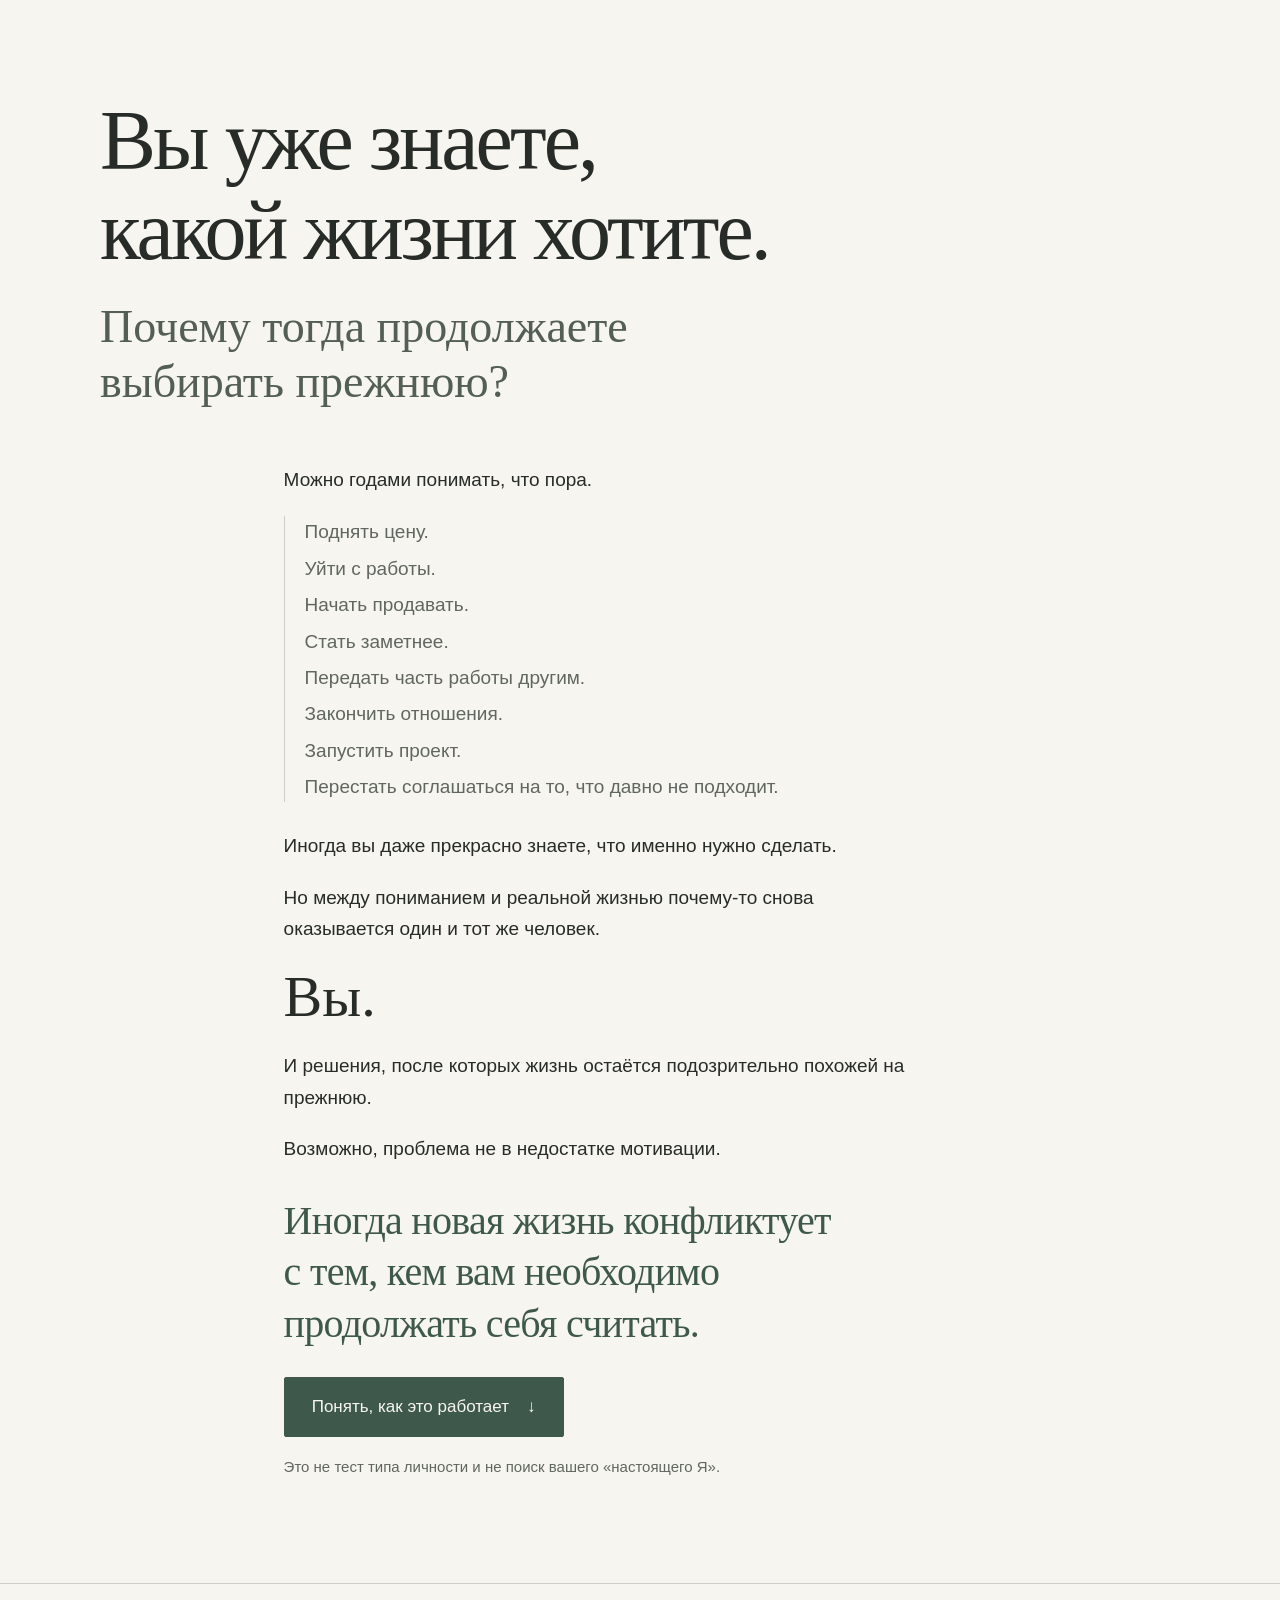
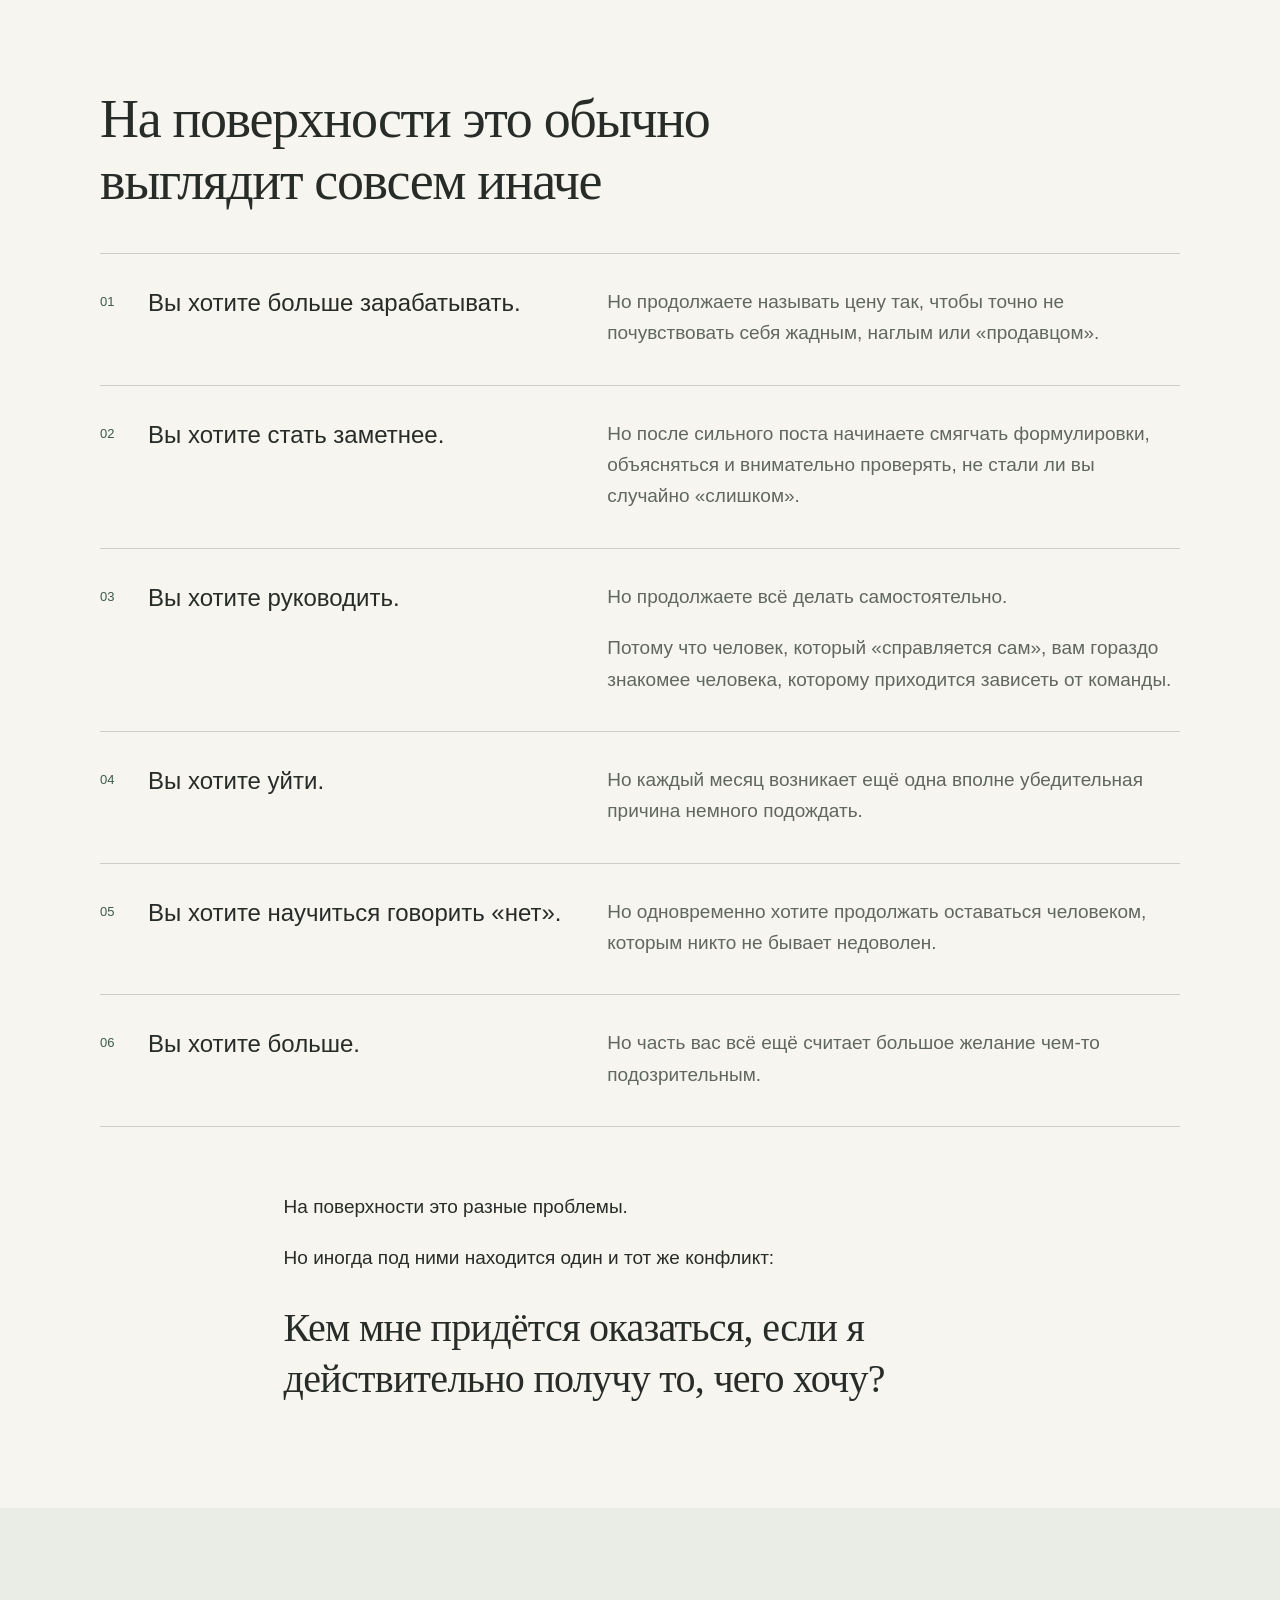
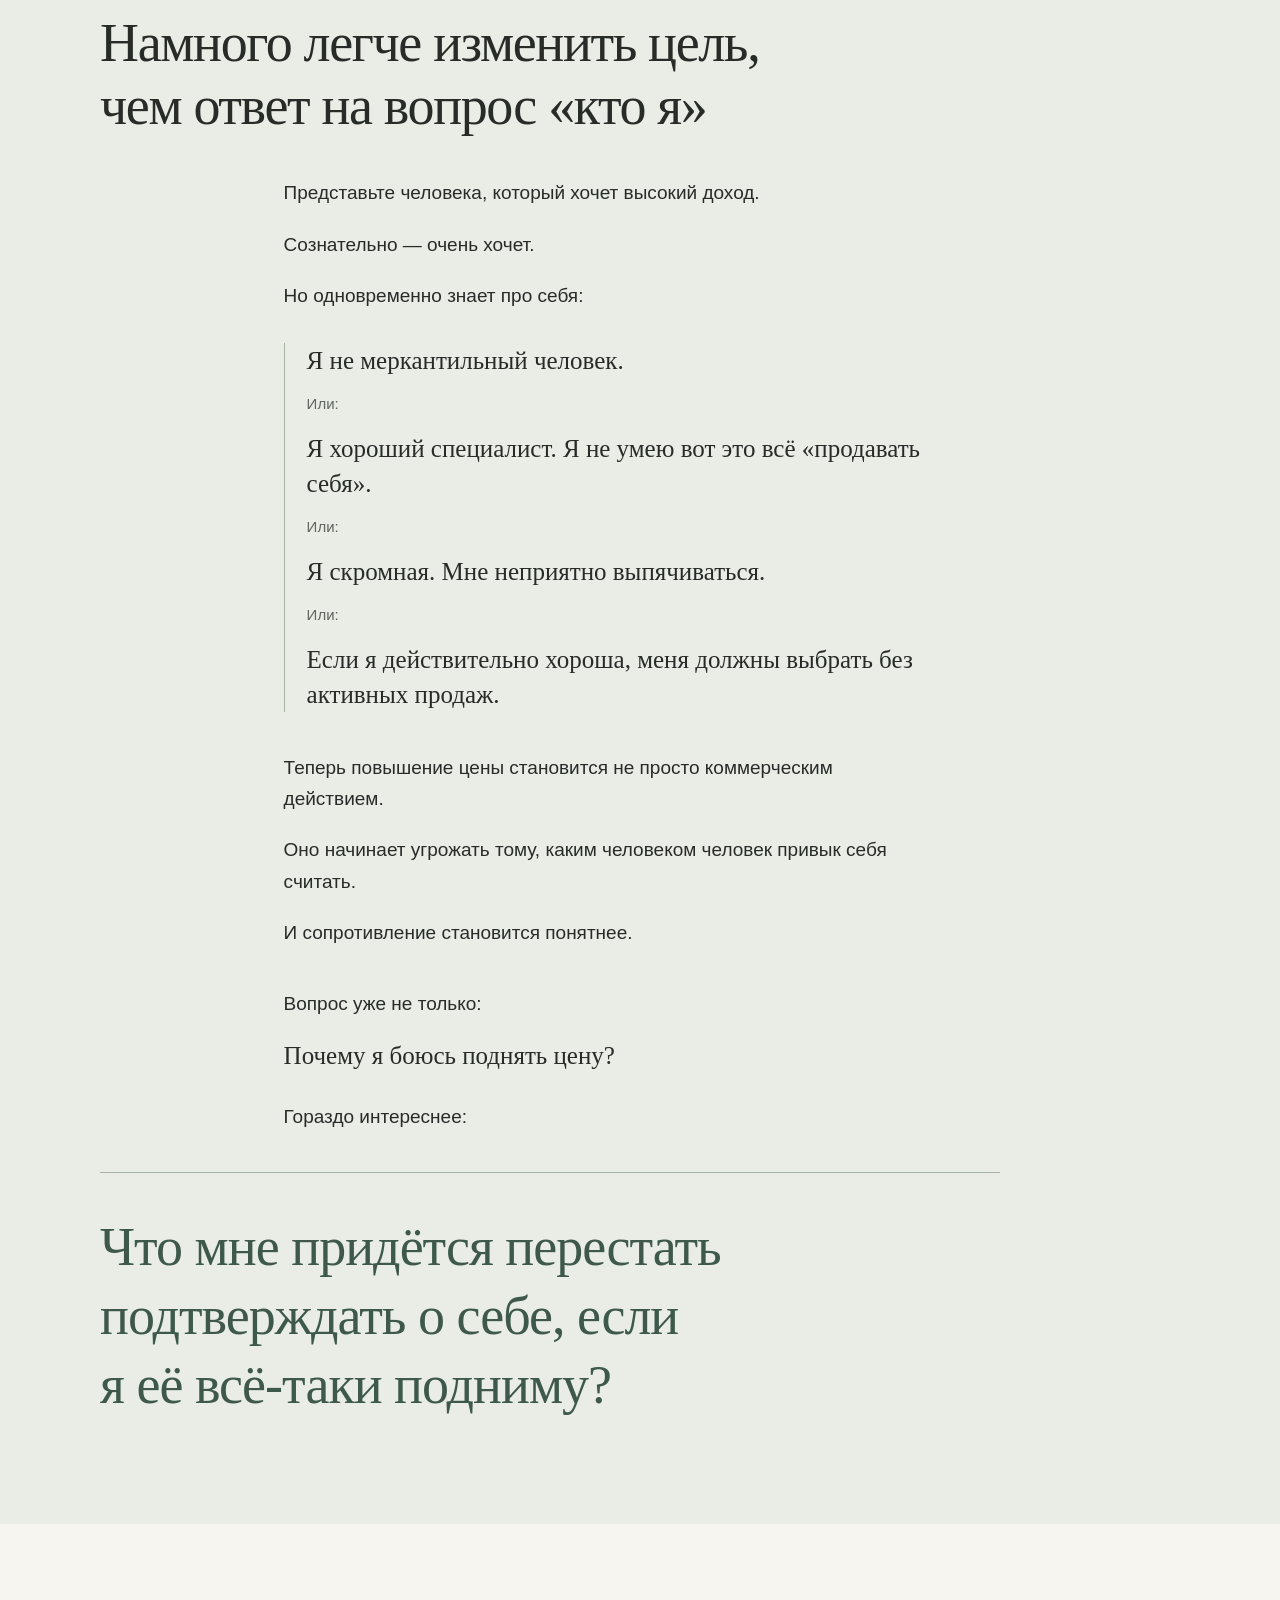
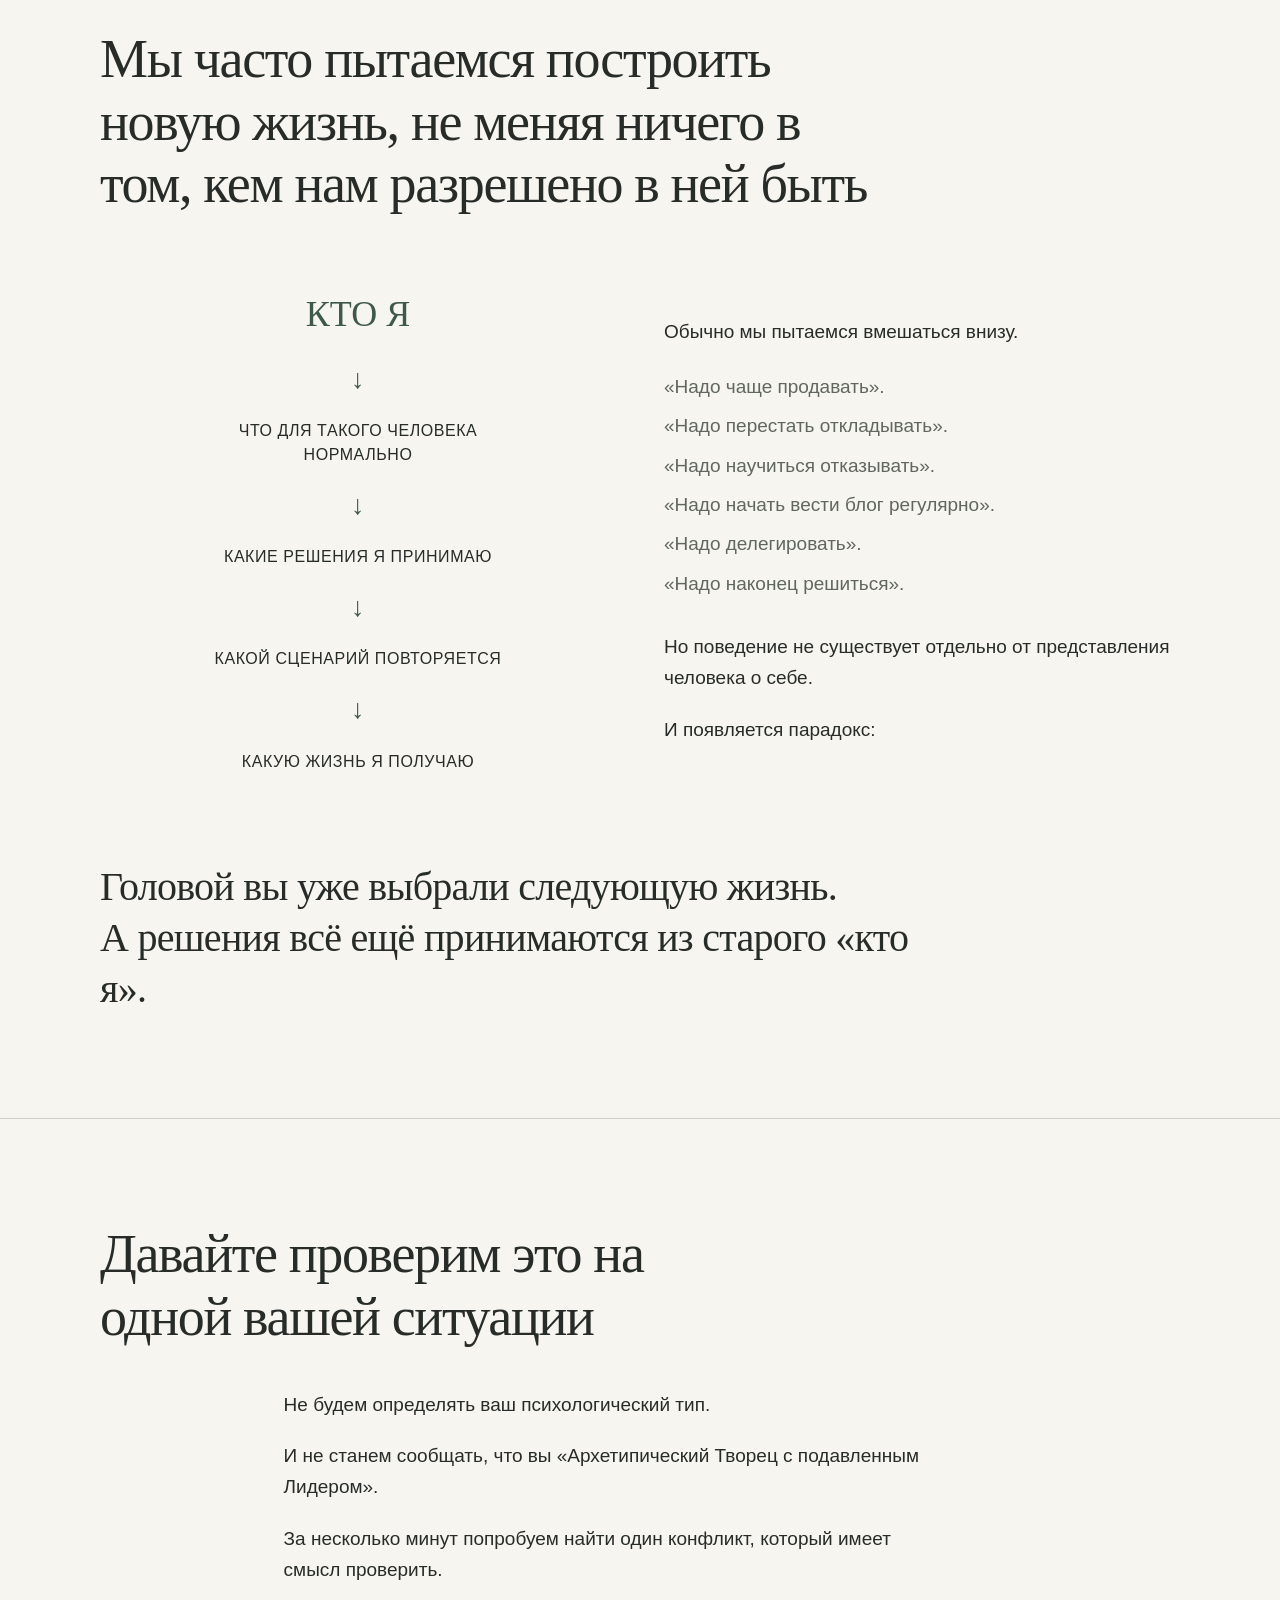
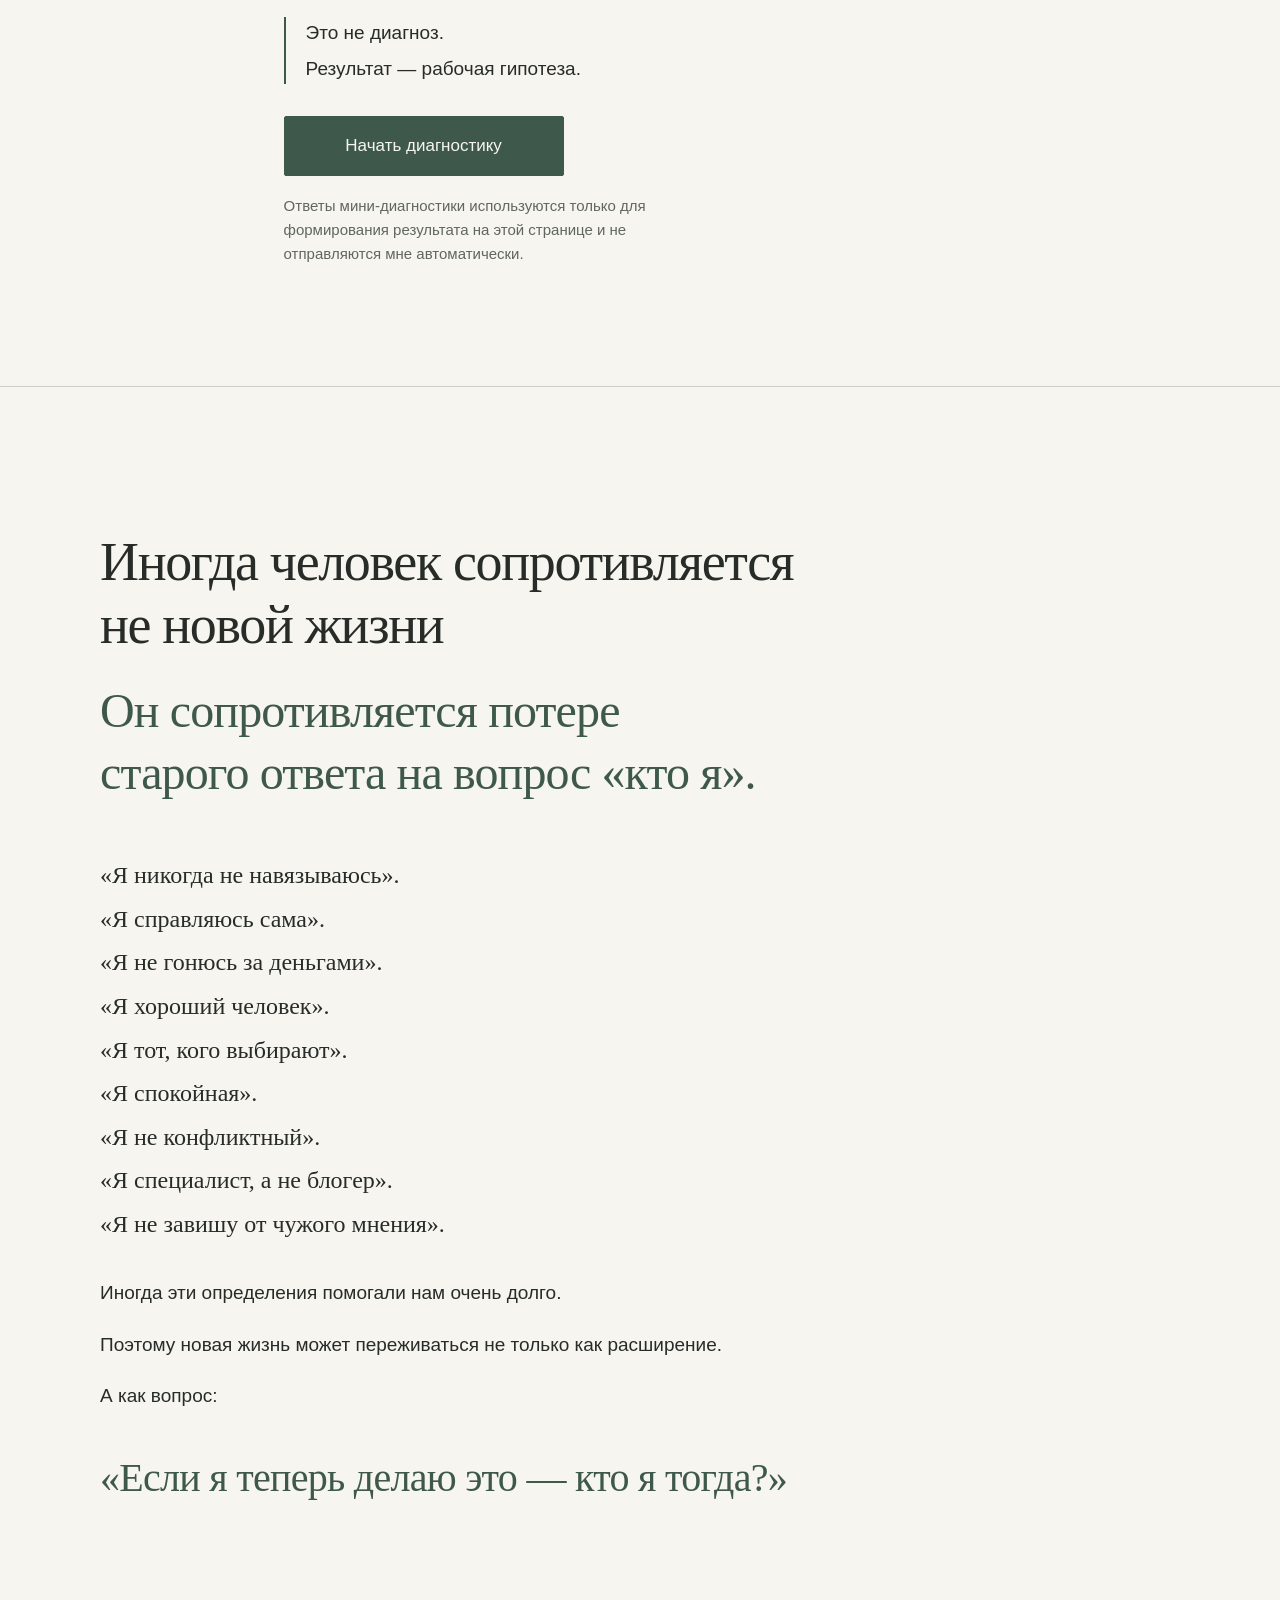
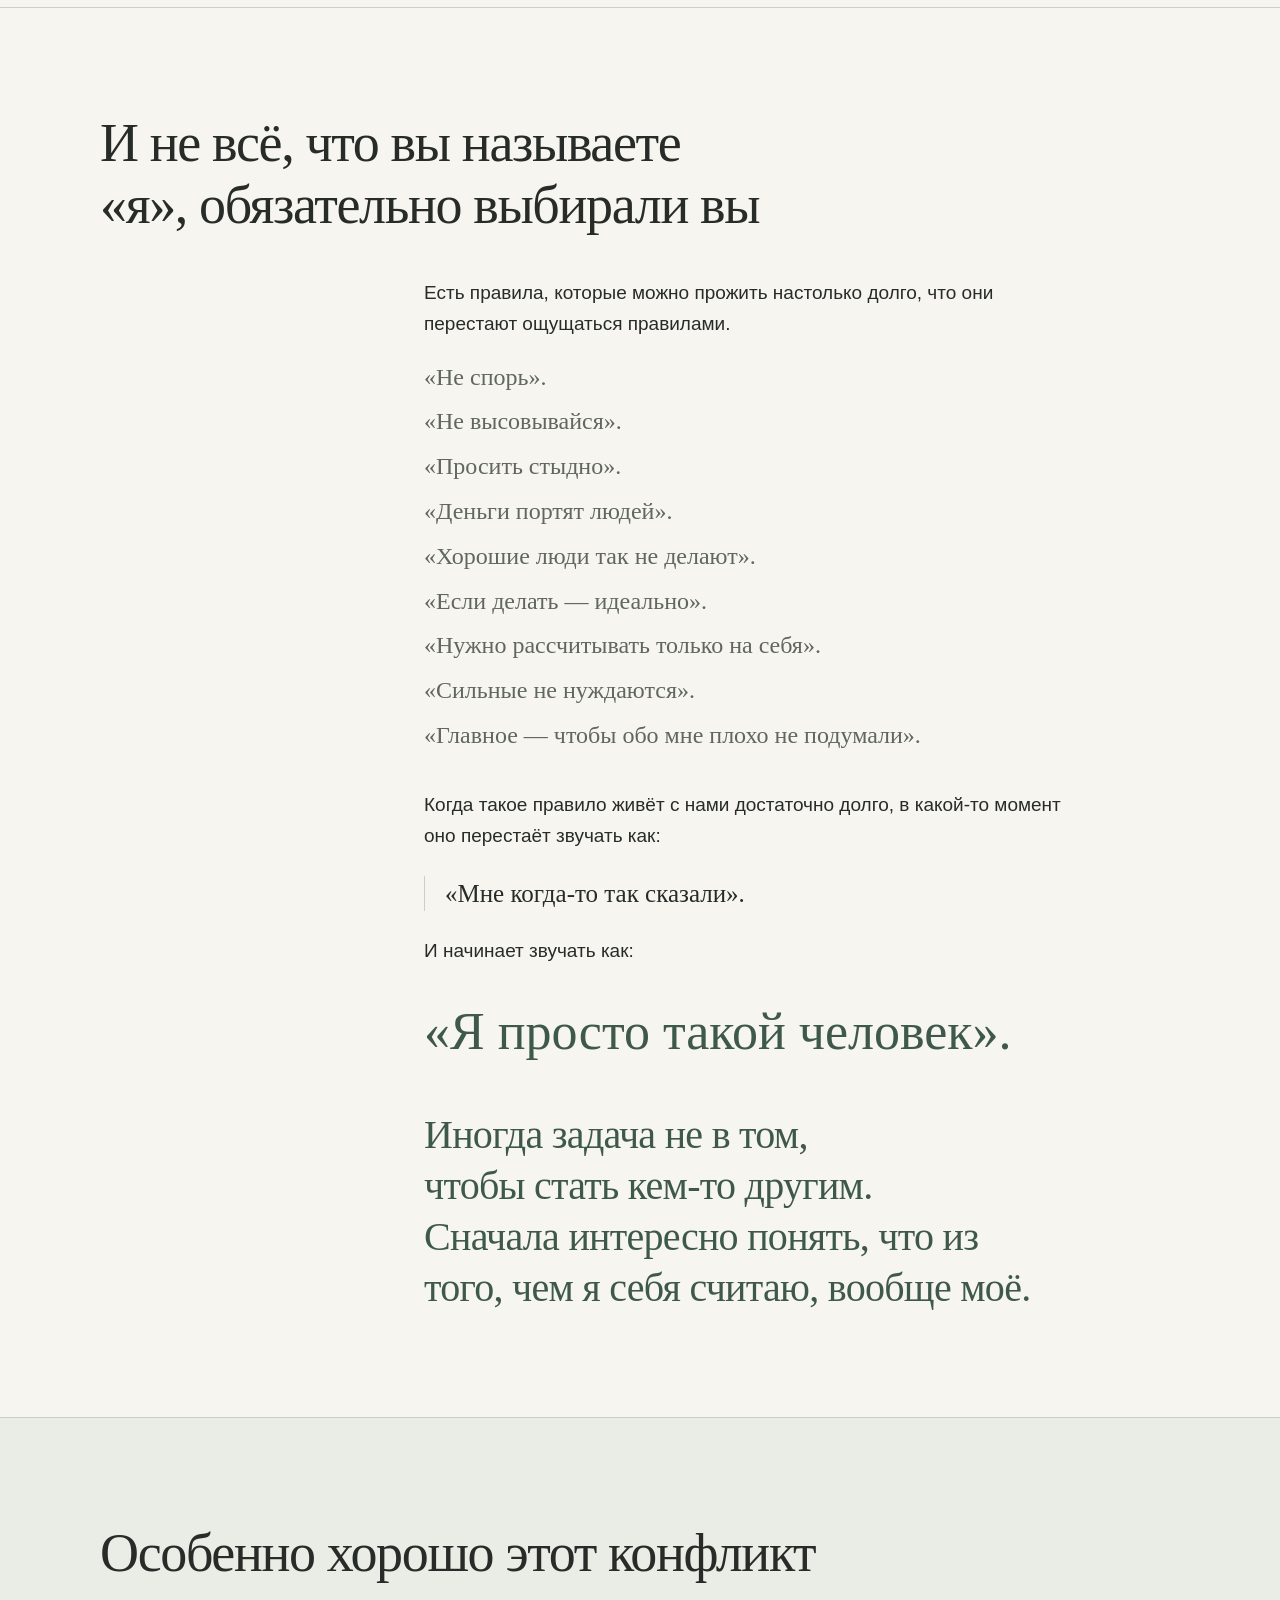
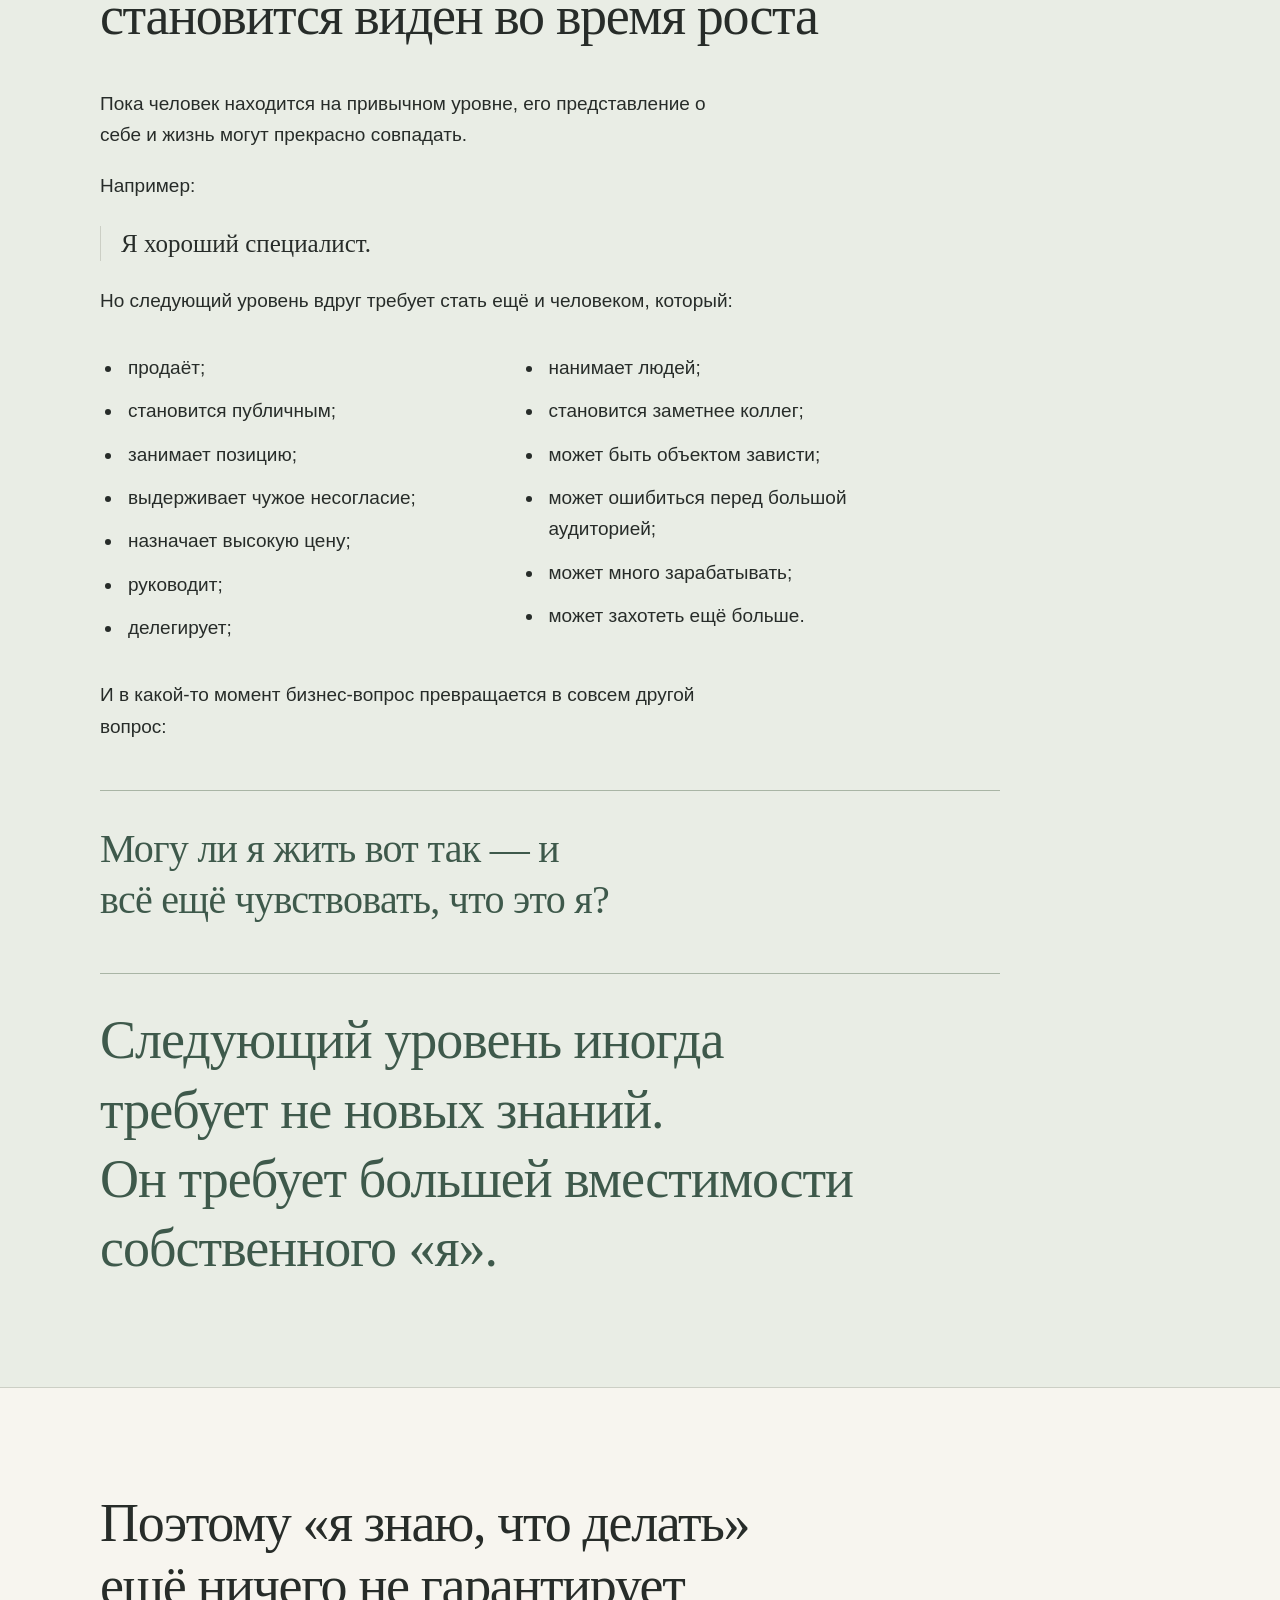
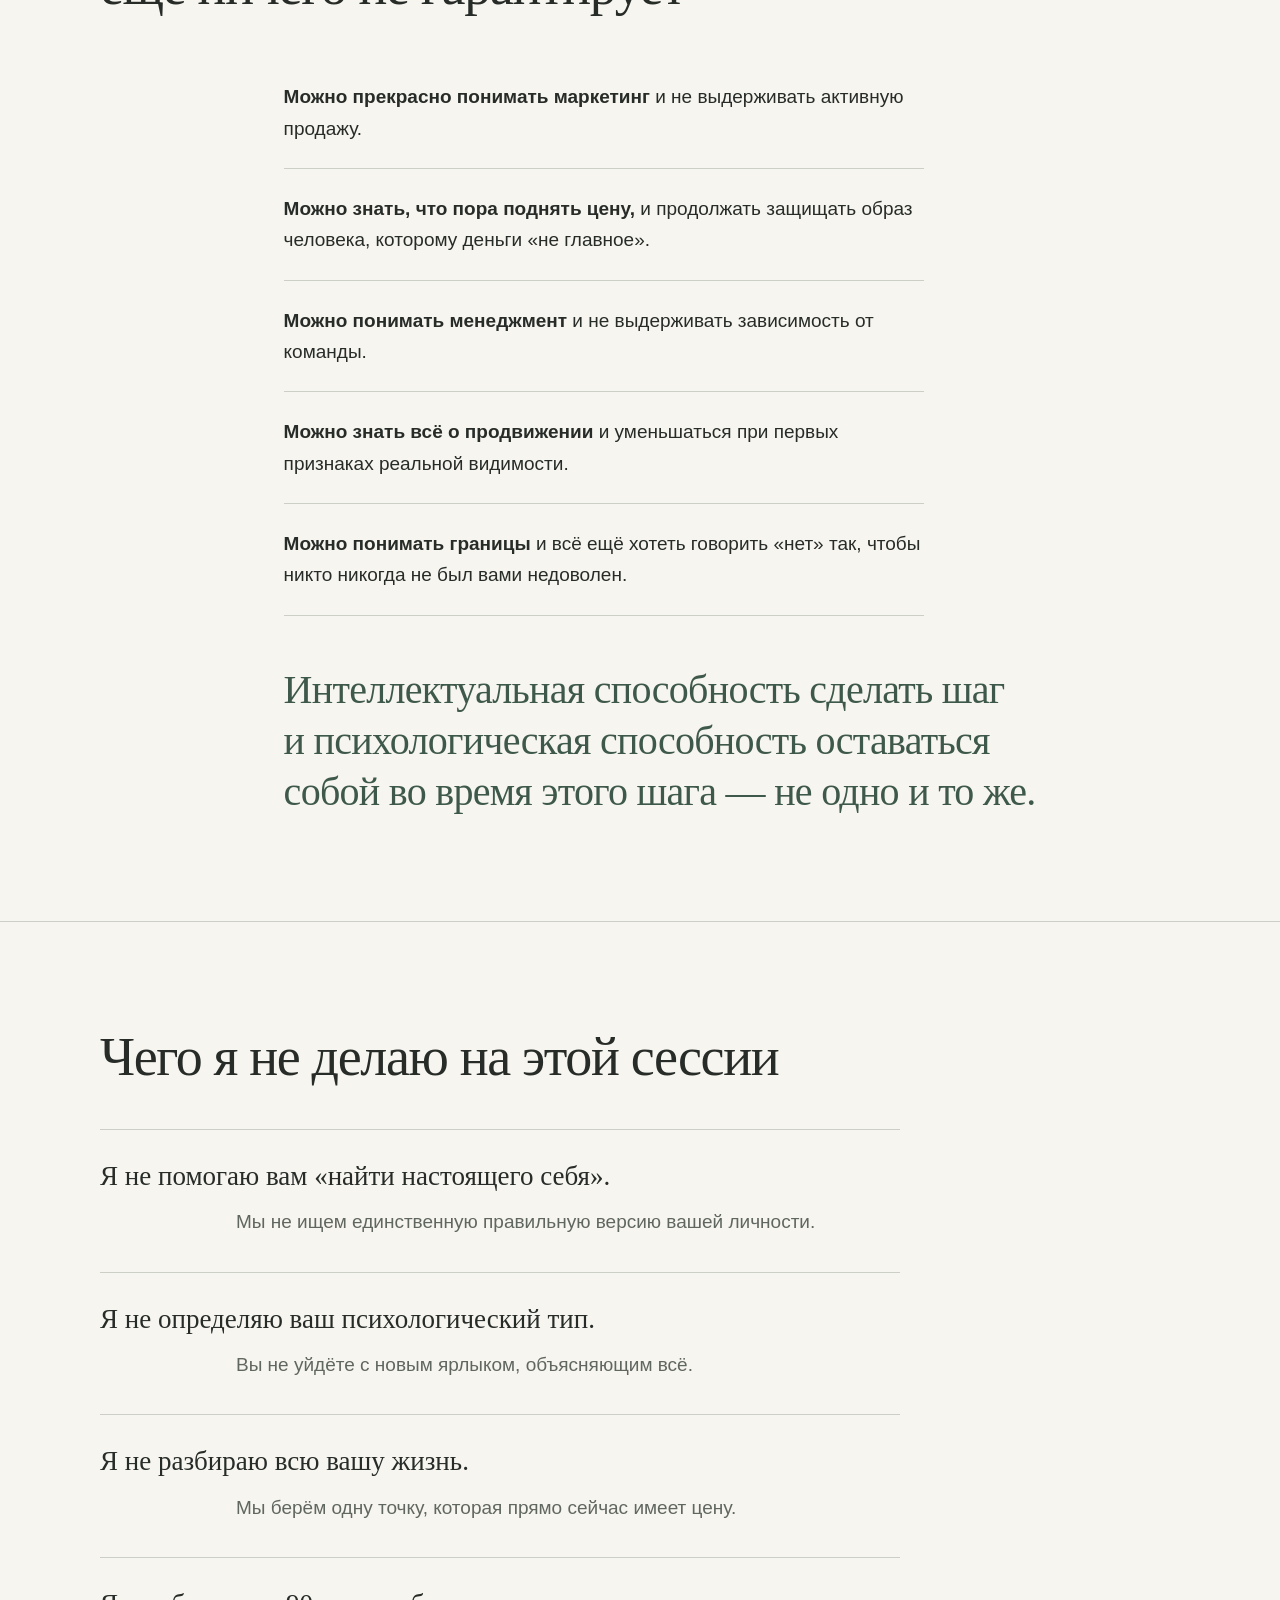
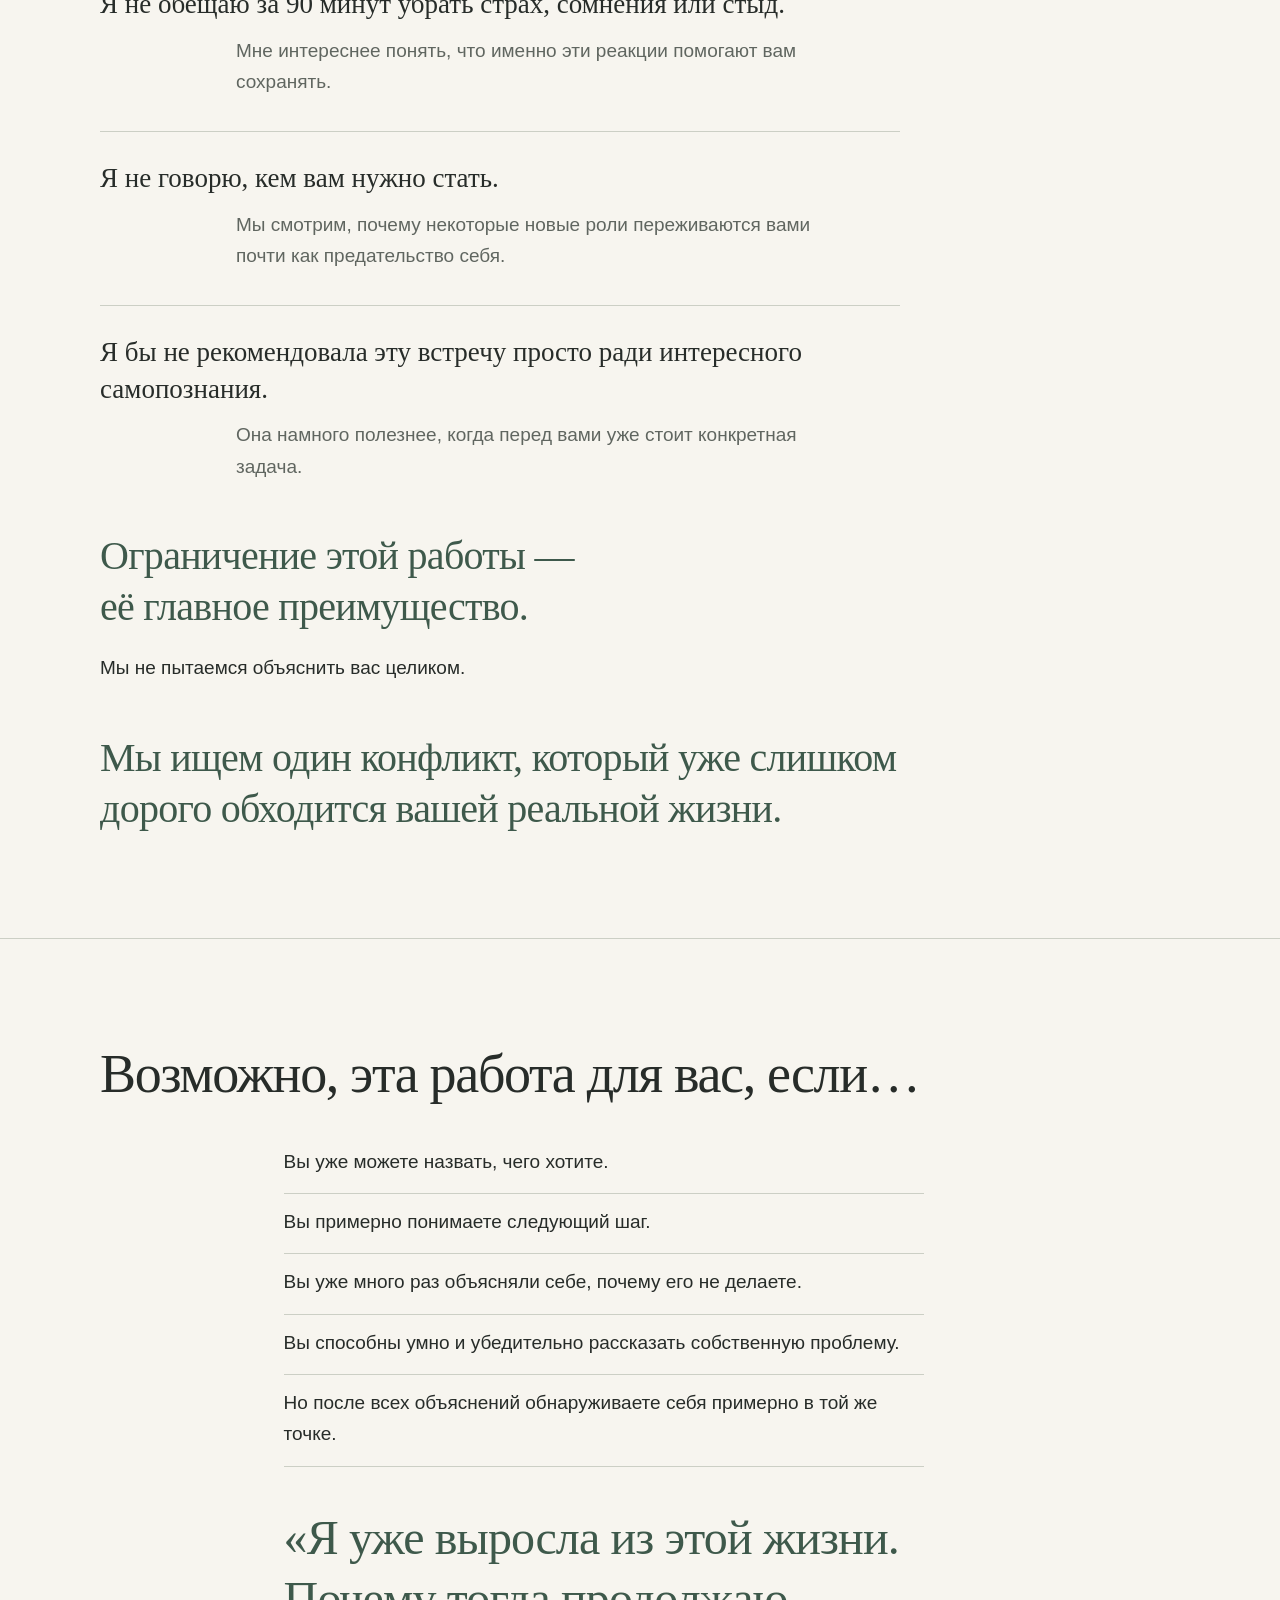
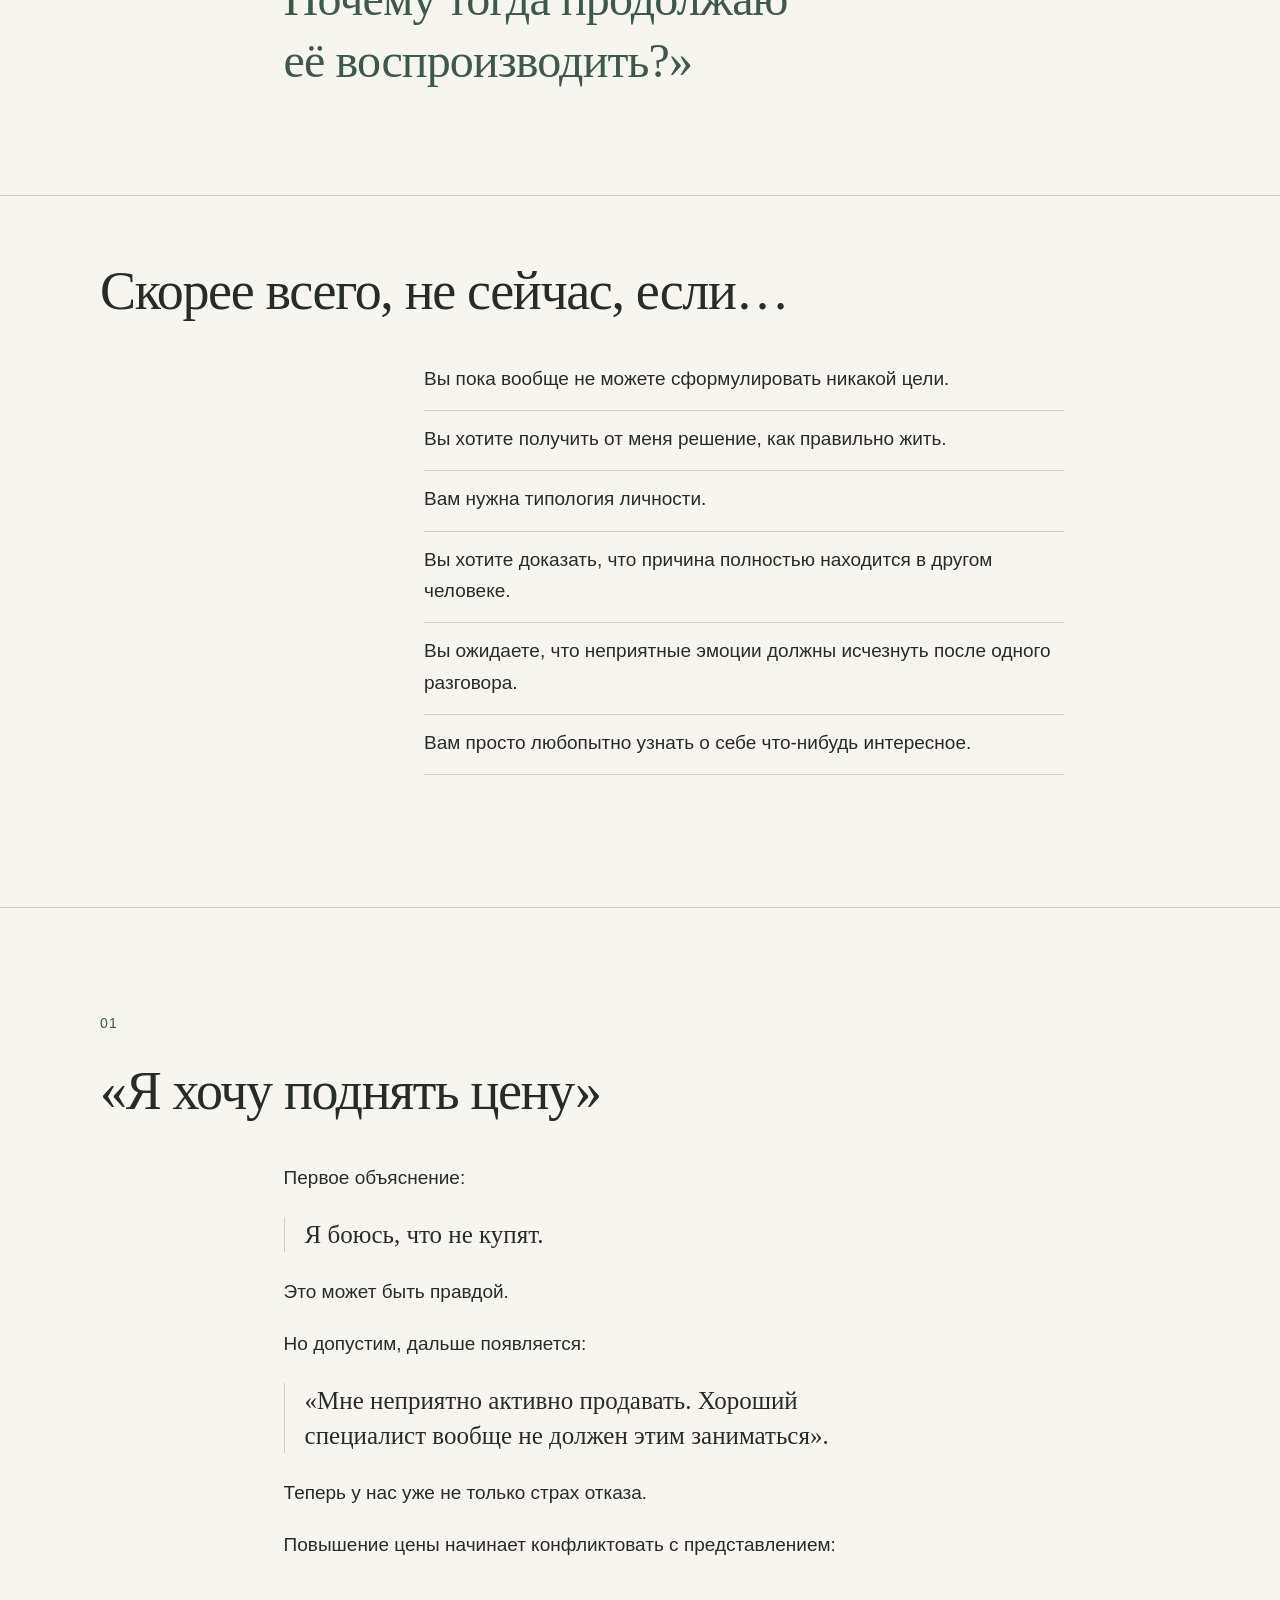
==== commit 36d09a3b: "Finalize launch-ready diagnostic" ====
--- a/index.html
+++ b/index.html
@@ -9,7 +9,9 @@
   <meta property="og:description" content="Вы знаете, чего хотите и что нужно сделать, но продолжаете действовать по-старому? Мини-диагностика поможет увидеть, что ваш привычный сценарий может сохранять.">
   <meta property="og:type" content="website">
   <meta property="og:locale" content="ru_RU">
+  <link rel="icon" href="data:,">
   <link rel="stylesheet" href="styles.css">
+  <script src="script.js" defer></script>
 </head>
 <body>
   <main>
@@ -150,9 +152,11 @@
             <p>Это не диагноз.</p>
             <p>Результат — рабочая гипотеза.</p>
           </div>
-          <!-- Phase 1 ends here. The diagnostic is intentionally not implemented. -->
-          <button class="button" type="button" disabled>Начать диагностику</button>
-        </div>
+          <button class="button" id="diagnostic-start" type="button" aria-controls="diagnostic-workspace" aria-expanded="false">Начать диагностику</button>
+          <p class="note">Ответы мини-диагностики используются только для формирования результата на этой странице и не отправляются мне автоматически.</p>
+          <noscript><p class="note">Для мини-диагностики включите JavaScript в браузере.</p></noscript>
+        </div>
+        <section id="diagnostic-workspace" class="diagnostic-workspace" aria-labelledby="diagnostic-title" hidden></section>
       </div>
     </section>
 
@@ -421,10 +425,27 @@
         <h2 id="final-cta-title">Возможно, вам не нужно ещё сильнее себя заставлять</h2>
         <div class="editorial-body">
           <p>Возможно, сначала нужно увидеть, почему старый выбор до сих пор ощущается более «вашим», чем новая жизнь.</p>
-          <button class="button" type="button" disabled>Разобрать мою ситуацию</button>
+          <a class="button" href="https://t.me/sveta_mindset" target="_blank" rel="noopener noreferrer">Разобрать мою ситуацию</a>
+          <p class="note">Напишите мне в Telegram: «Хочу разобрать ситуацию».</p>
         </div>
       </div>
     </section>
   </main>
+  <footer class="section editorial">
+    <div class="container">
+      <h2>SVETA MINDSET</h2>
+      <div class="reading">
+        <p>Меня интересует не только:</p>
+        <blockquote class="diagnostic-quote">«Почему человек делает то, что ему невыгодно?»</blockquote>
+        <p>Мне интереснее несколько вопросов глубже:</p>
+        <p>Что это поведение для него сохраняет?</p>
+        <p>Что благодаря ему остаётся правдой о самом себе?</p>
+        <p>И какой жизненный сценарий из этого снова получается?</p>
+        <p>Потому что иногда человек уже прекрасно знает, какой жизни хочет.</p>
+        <p>Остаётся понять:</p>
+        <p class="statement">какую версию себя он всё ещё боится оставить в предыдущей.</p>
+      </div>
+    </div>
+  </footer>
 </body>
 </html>
--- a/styles.css
+++ b/styles.css
@@ -200,3 +200,49 @@
 }
 
 .knowing .knowledge { font-weight: 600; }
+
+/* Focused, in-page diagnostic workspace. */
+.diagnostic-workspace { max-width: 680px; margin: 64px auto 0; padding-top: 32px; border-top: 1px solid var(--accent); scroll-margin-top: 24px; }
+.diagnostic-workspace [hidden] { display: none; }
+.diagnostic-progress, .diagnostic-hint { color: var(--muted); font: 15px/1.5 var(--sans); }
+.diagnostic-workspace progress { display: block; width: 100%; height: 3px; margin: 16px 0 36px; border: 0; background: var(--line); color: var(--accent); appearance: none; }
+.diagnostic-workspace progress::-webkit-progress-bar { background: var(--line); }
+.diagnostic-workspace progress::-webkit-progress-value { background: var(--accent); }
+.diagnostic-workspace progress::-moz-progress-bar { background: var(--accent); }
+.diagnostic-workspace fieldset { min-width: 0; padding: 0; margin: 0; border: 0; }
+.diagnostic-workspace legend, .diagnostic-field > label, .diagnostic-context, .diagnostic-workspace h3 { display: block; width: 100%; font: 400 clamp(26px, 3vw, 34px)/1.3 var(--serif); letter-spacing: -0.015em; overflow-wrap: anywhere; }
+.diagnostic-workspace legend { padding: 0; margin-bottom: 16px; }
+.diagnostic-workspace .diagnostic-hint { margin: 12px 0 20px; }
+.diagnostic-option { display: flex; align-items: flex-start; gap: 14px; padding: 17px 10px; min-height: 60px; border-top: 1px solid var(--line); cursor: pointer; font-size: 18px; line-height: 1.5; }
+.diagnostic-option:last-of-type { border-bottom: 1px solid var(--line); }
+.diagnostic-option input { flex: 0 0 auto; width: 20px; height: 20px; margin: 4px 0 0; accent-color: var(--accent); }
+.diagnostic-option span { min-width: 0; overflow-wrap: anywhere; }
+.diagnostic-option:has(input:checked) { background: var(--tint); }
+.diagnostic-option:has(input:disabled) { color: var(--muted); cursor: default; }
+.diagnostic-workspace :is(input, textarea, button):focus-visible { outline: 3px solid var(--ink); outline-offset: 4px; }
+.diagnostic-field { margin-top: 32px; }
+.diagnostic-form > .diagnostic-field:first-child { margin-top: 0; }
+.diagnostic-workspace textarea { display: block; width: 100%; min-height: 150px; margin-top: 20px; padding: 16px; resize: vertical; border: 1px solid var(--muted); border-radius: 2px; background: var(--paper); color: var(--ink); font: 18px/1.55 var(--sans); }
+.diagnostic-workspace textarea::placeholder { color: var(--muted); opacity: 1; }
+.diagnostic-workspace textarea[name="action_text"] { min-height: 195px; }
+.diagnostic-field + fieldset, #threat-followup:not(:empty) { margin-top: 36px; }
+.diagnostic-error { min-height: 3em; margin-top: 12px; padding-left: 12px; border-left: 2px solid transparent; color: var(--accent); font-size: 16px; line-height: 1.5; }
+.diagnostic-error:not(:empty) { border-left-color: var(--accent); }
+.diagnostic-navigation { display: flex; flex-wrap: wrap; gap: 12px; margin-top: 36px; }
+.diagnostic-navigation .button { margin: 0; min-width: 0; flex: 1 1 220px; cursor: pointer; }
+.diagnostic-navigation .diagnostic-back { flex: 0 1 110px; }
+.diagnostic-workspace .diagnostic-back { background: transparent; color: var(--accent); }
+.diagnostic-workspace .diagnostic-back:hover { background: var(--tint); }
+.diagnostic-quote { margin-block: 24px 32px; padding-left: 20px; border-left: 2px solid var(--accent); color: var(--accent); font: 400 clamp(26px, 3vw, 34px)/1.4 var(--serif); overflow-wrap: anywhere; white-space: pre-wrap; }
+.diagnostic-message { margin-top: 28px; }
+.diagnostic-quiet { padding-block: 16px 24px; }
+.diagnostic-quiet .diagnostic-field { margin-top: 32px; }
+.diagnostic-quiet textarea { min-height: 190px; margin-top: 32px; }
+@media (min-width: 700px) { .diagnostic-workspace { margin-top: 80px; padding-top: 40px; } }
+
+.result-feedback { margin-top: 56px; padding-top: 32px; border-top: 1px solid var(--line); }
+.diagnostic-workspace .result-feedback legend { font-size: 24px; }
+.result-restart { max-width: 100%; }
+.button { cursor: pointer; }
+@media (prefers-reduced-motion: no-preference) { html { scroll-behavior: smooth; } }
+@media (prefers-reduced-motion: reduce) { html { scroll-behavior: auto; } }
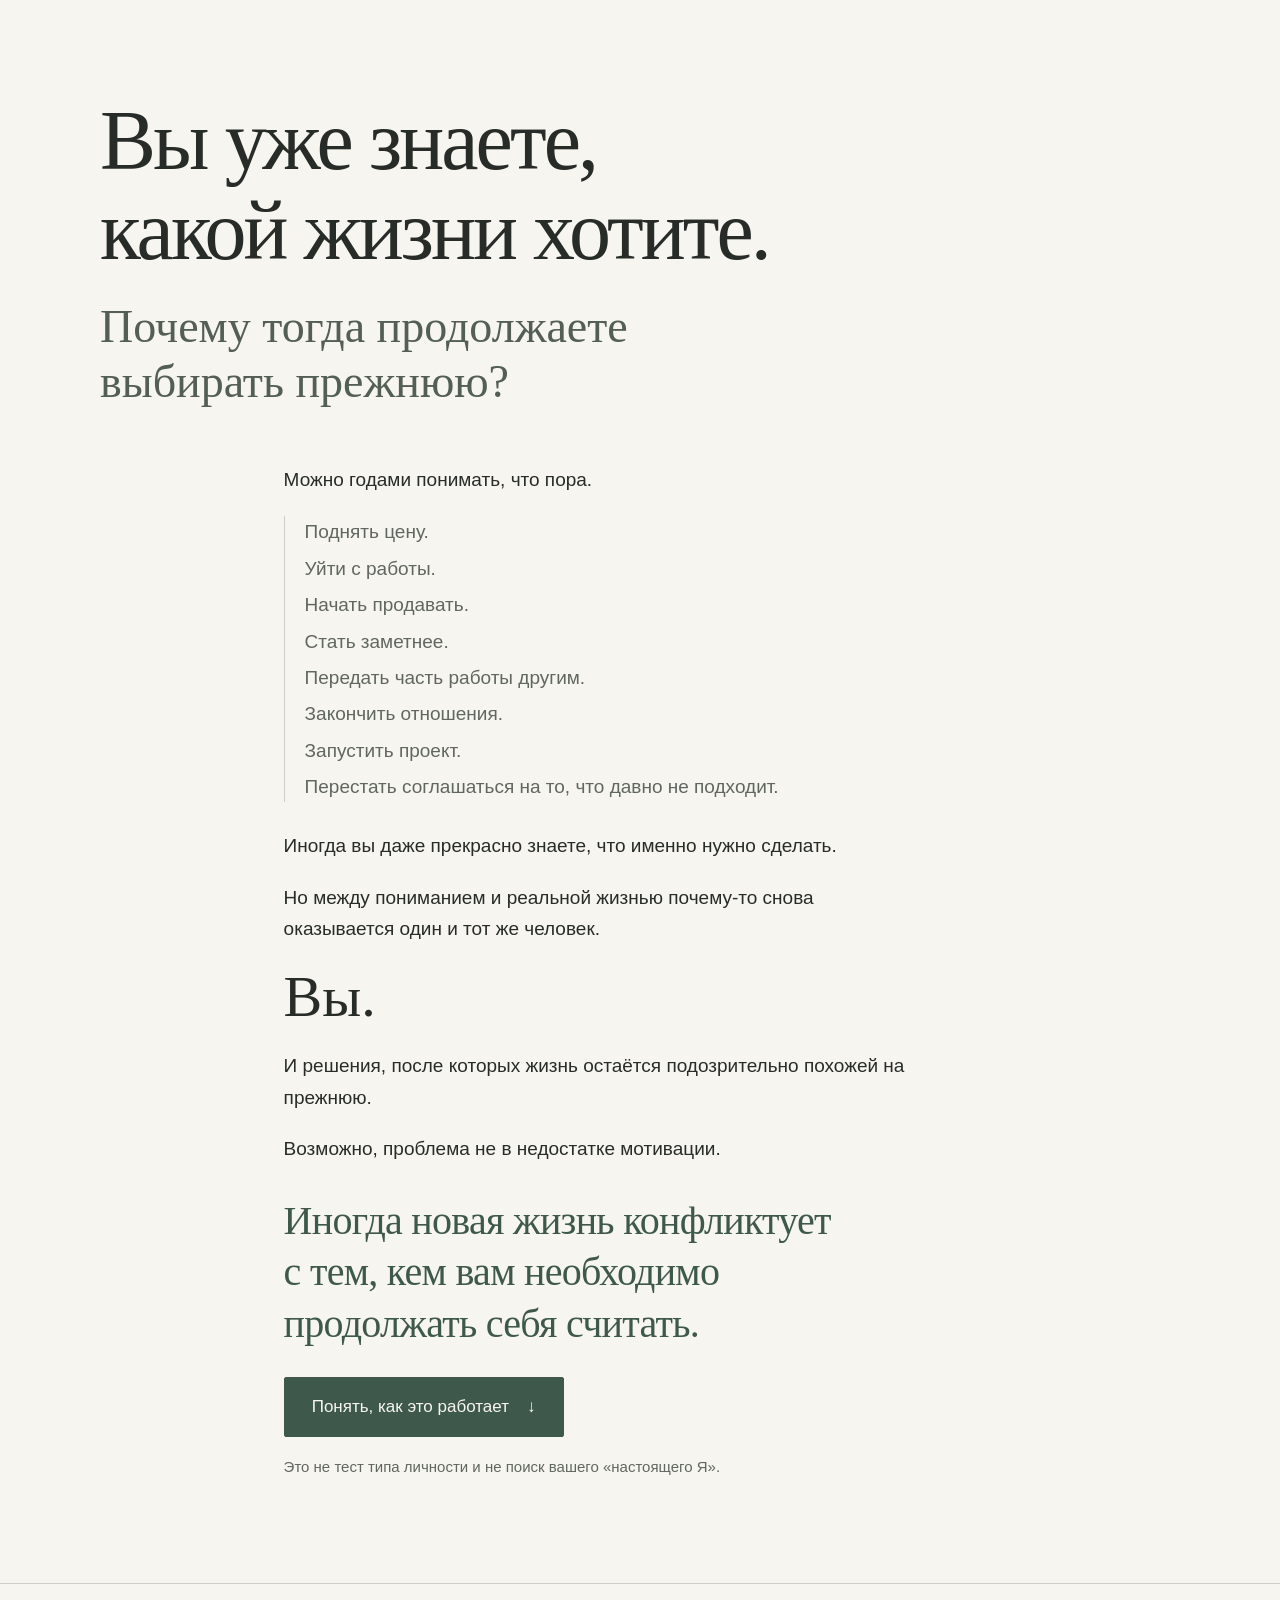
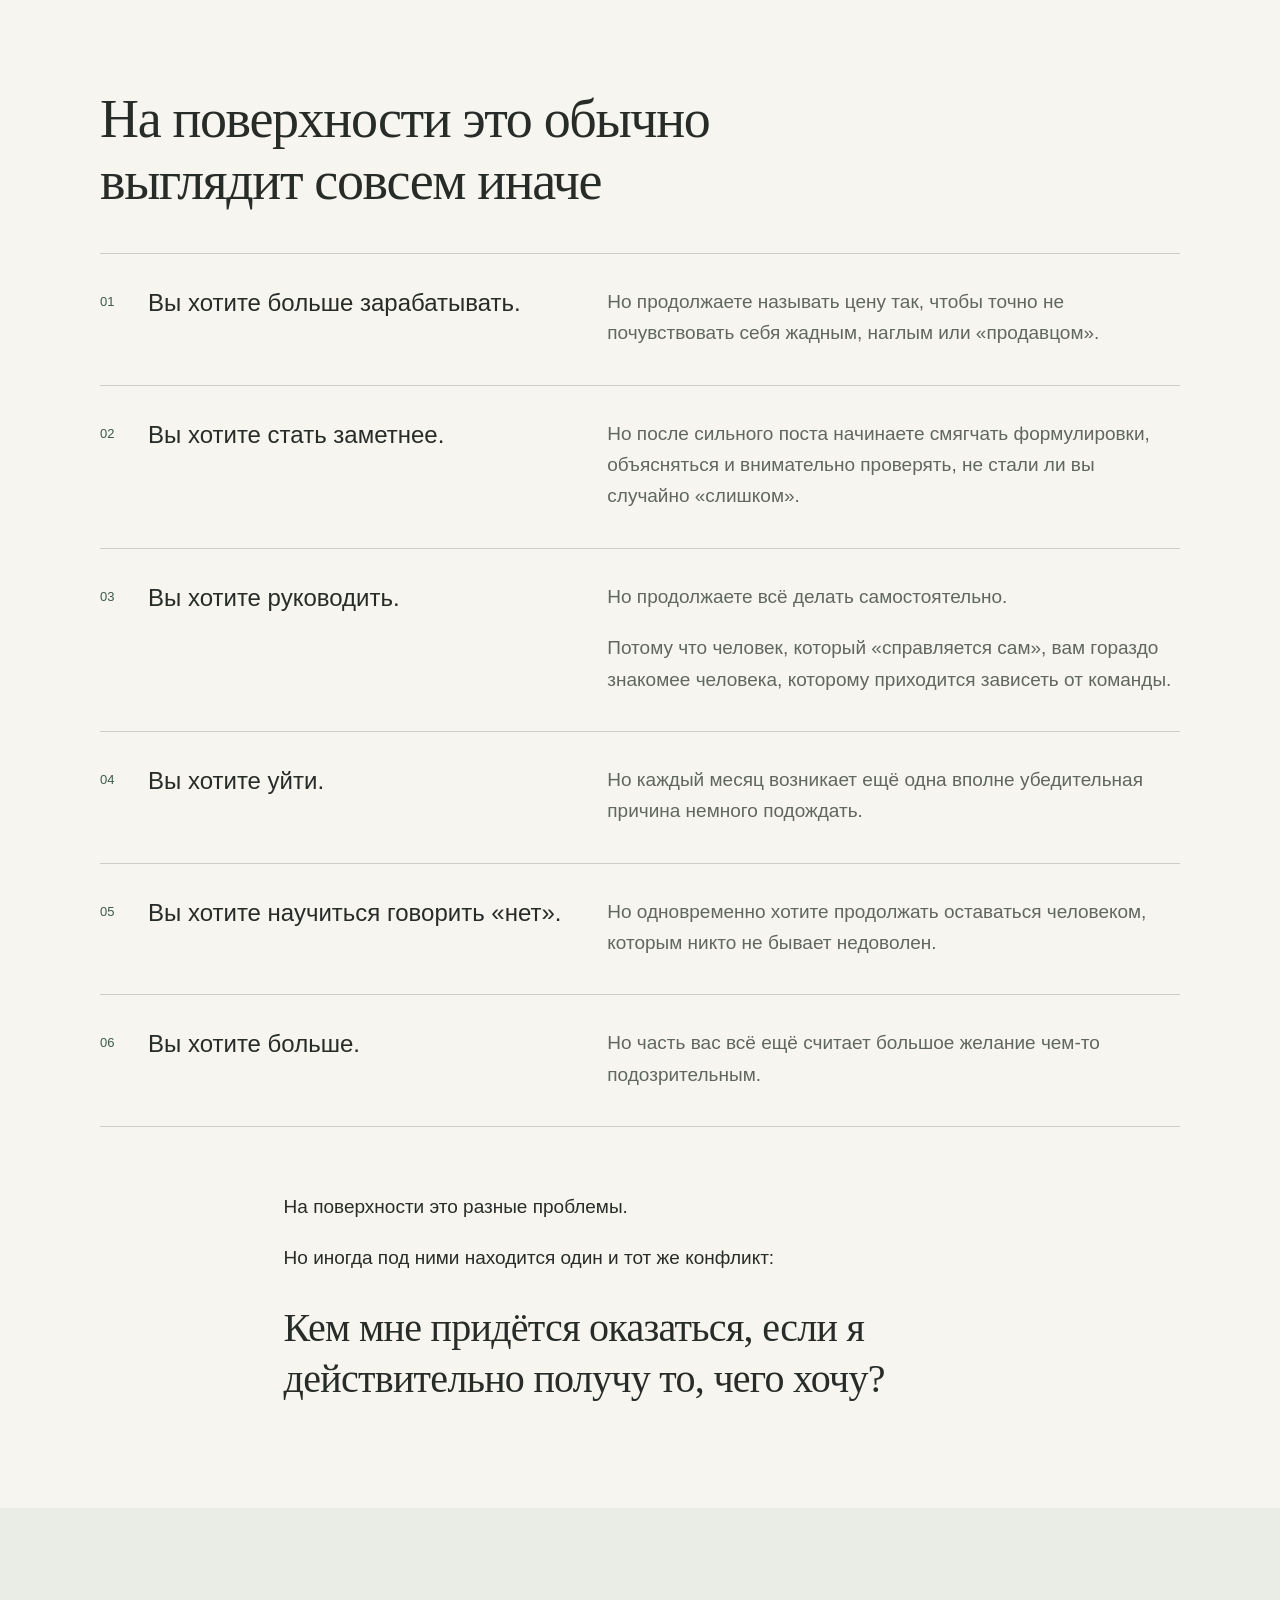
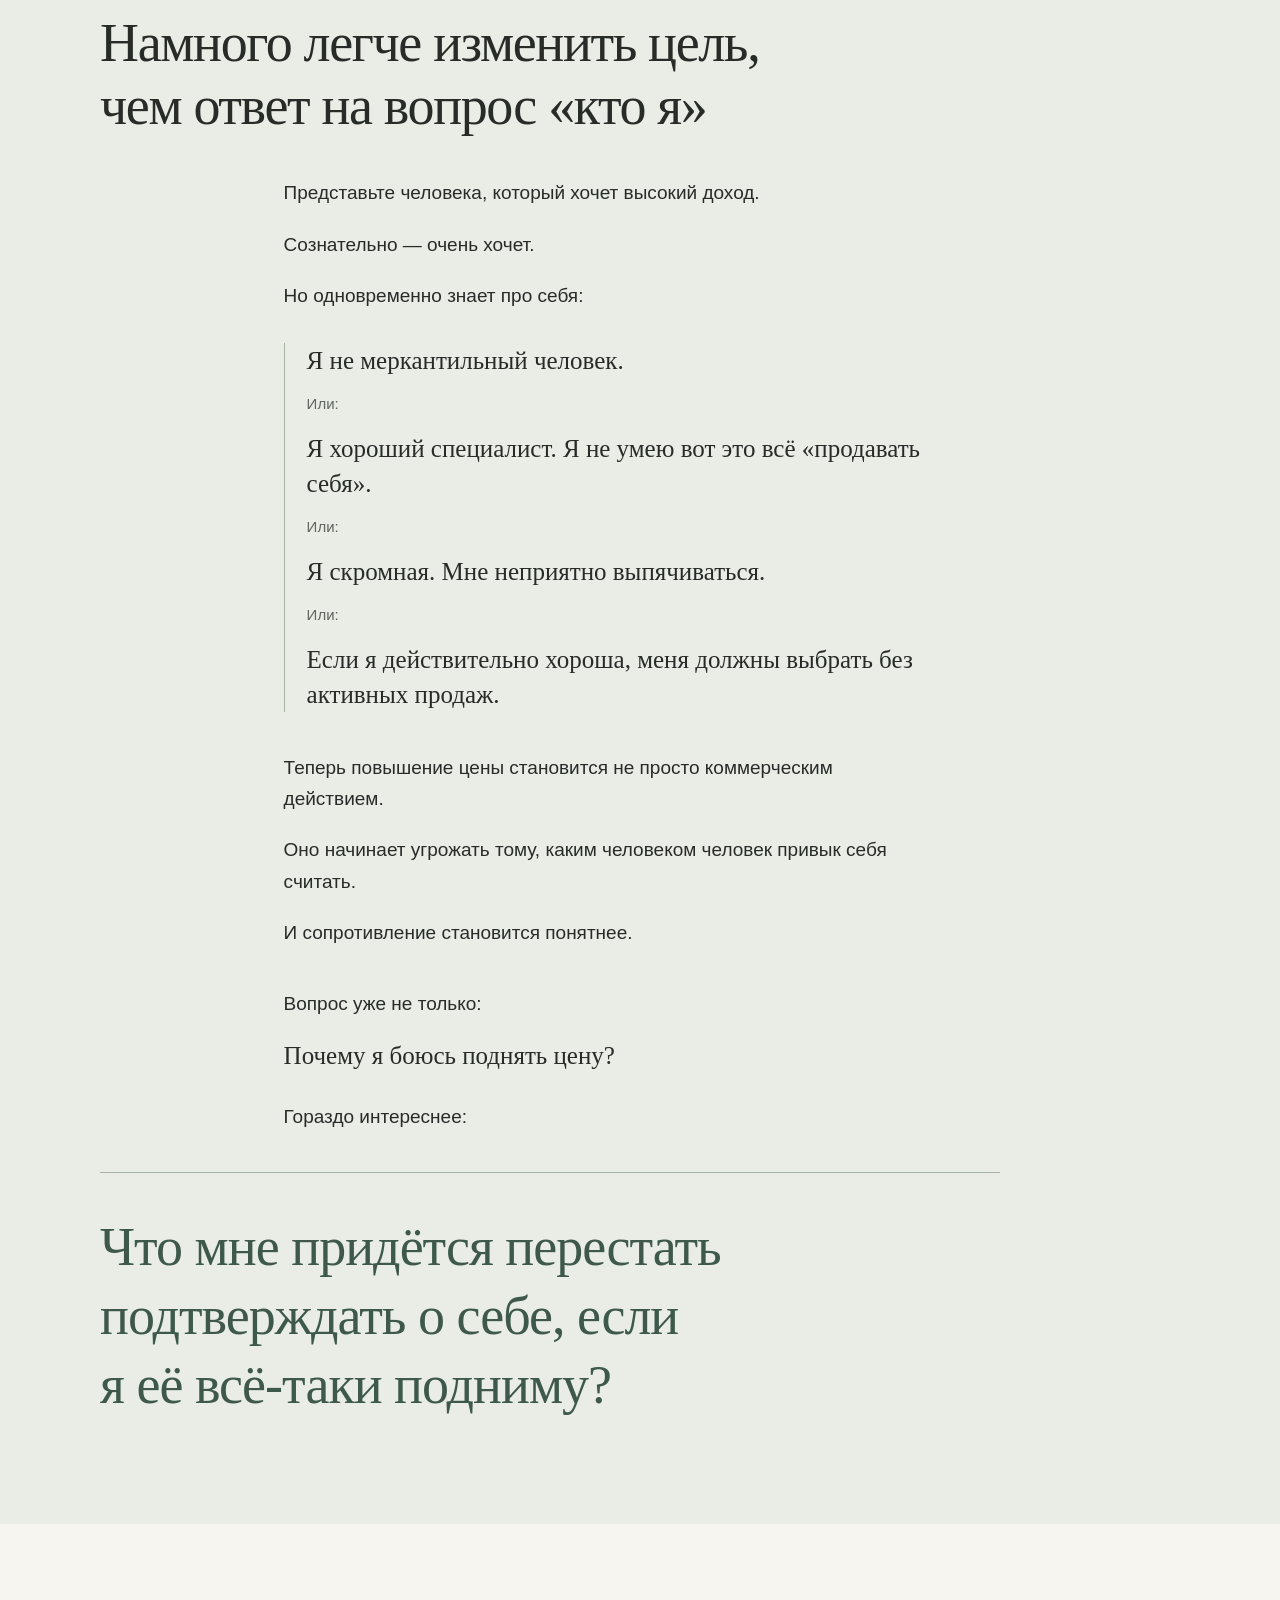
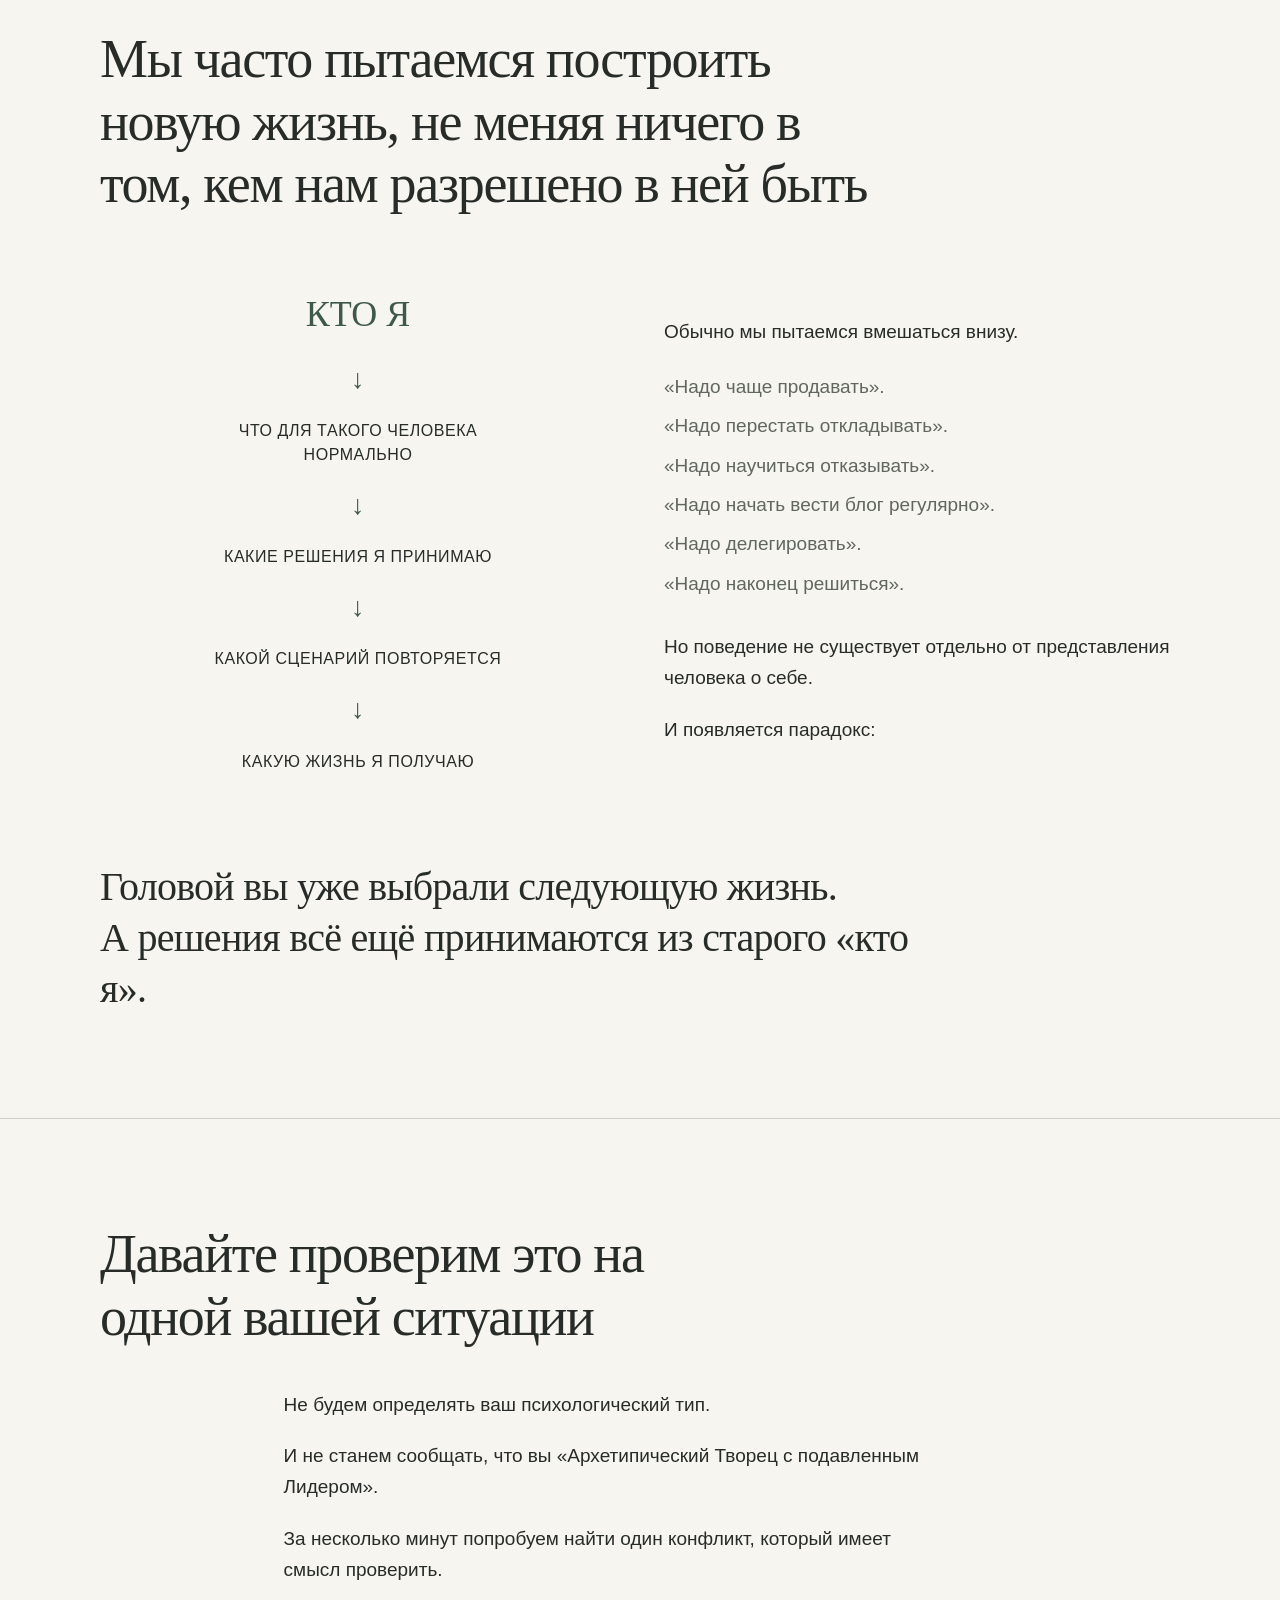
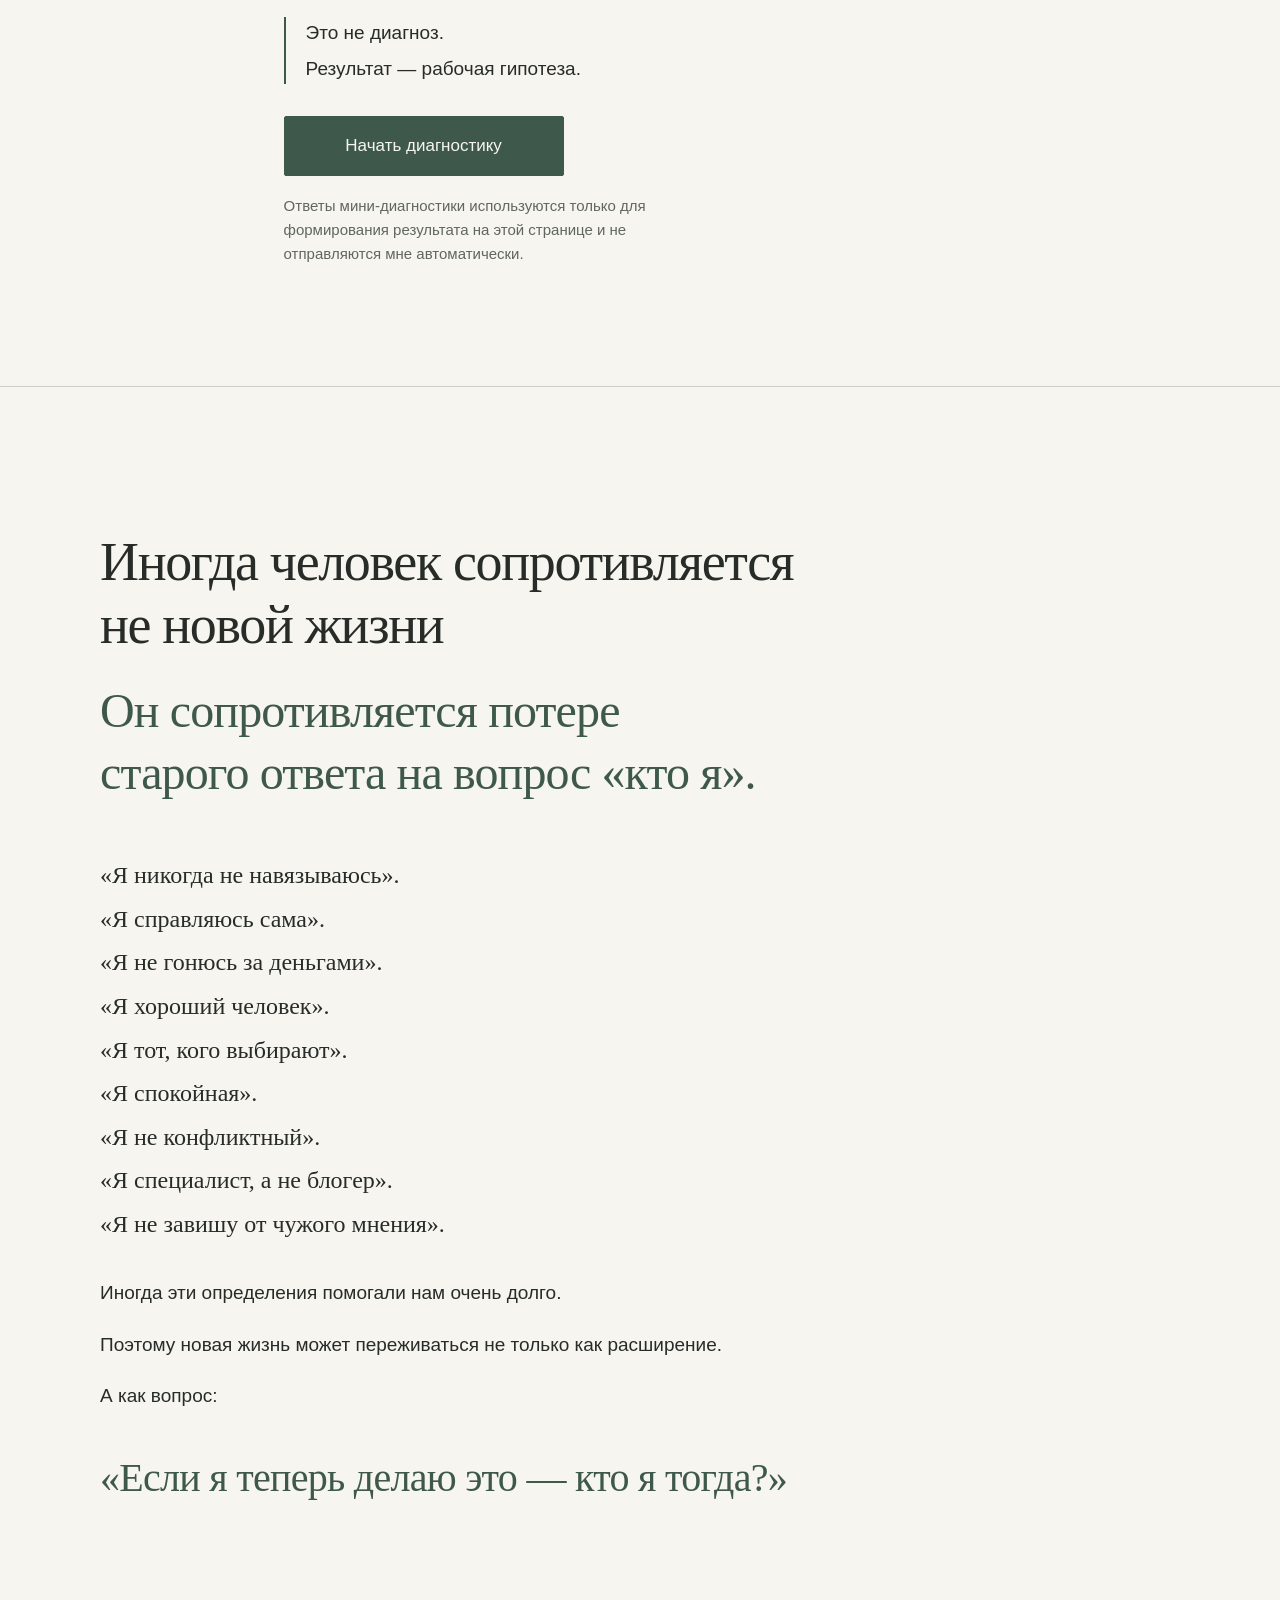
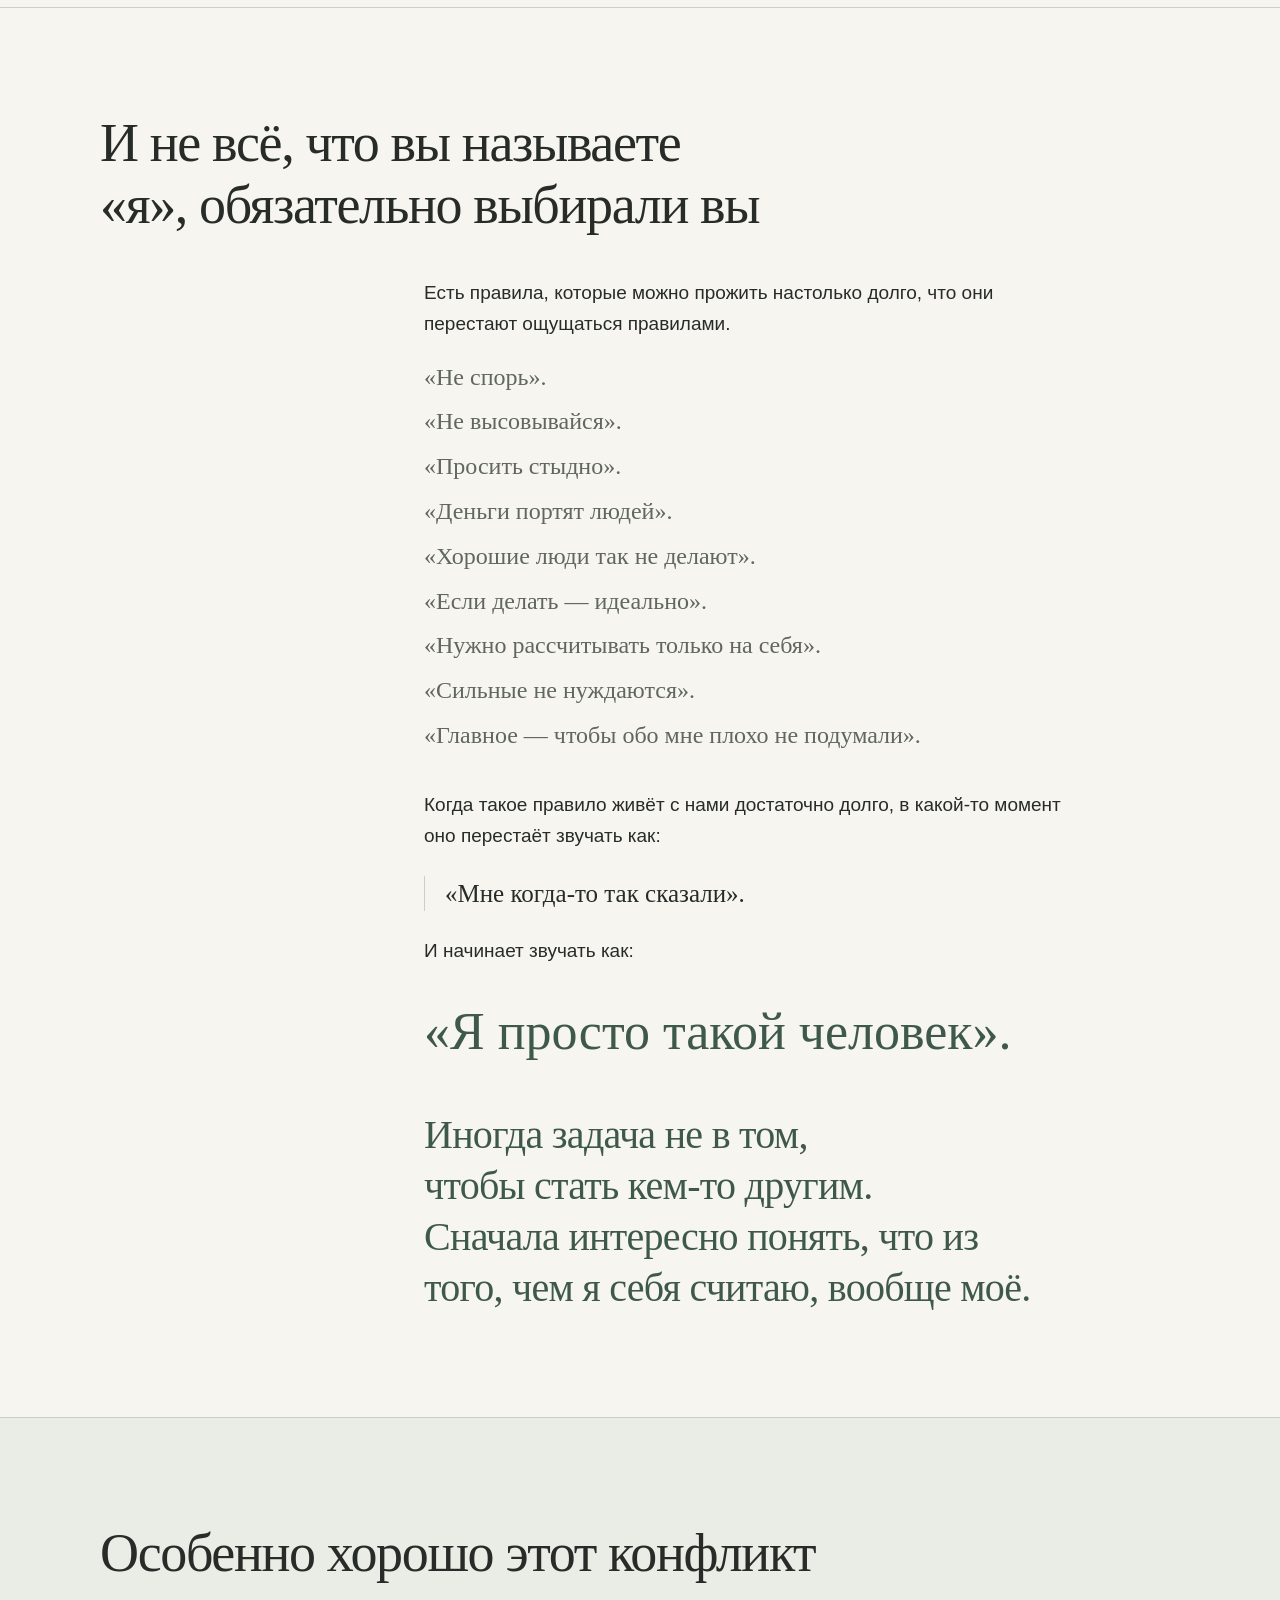
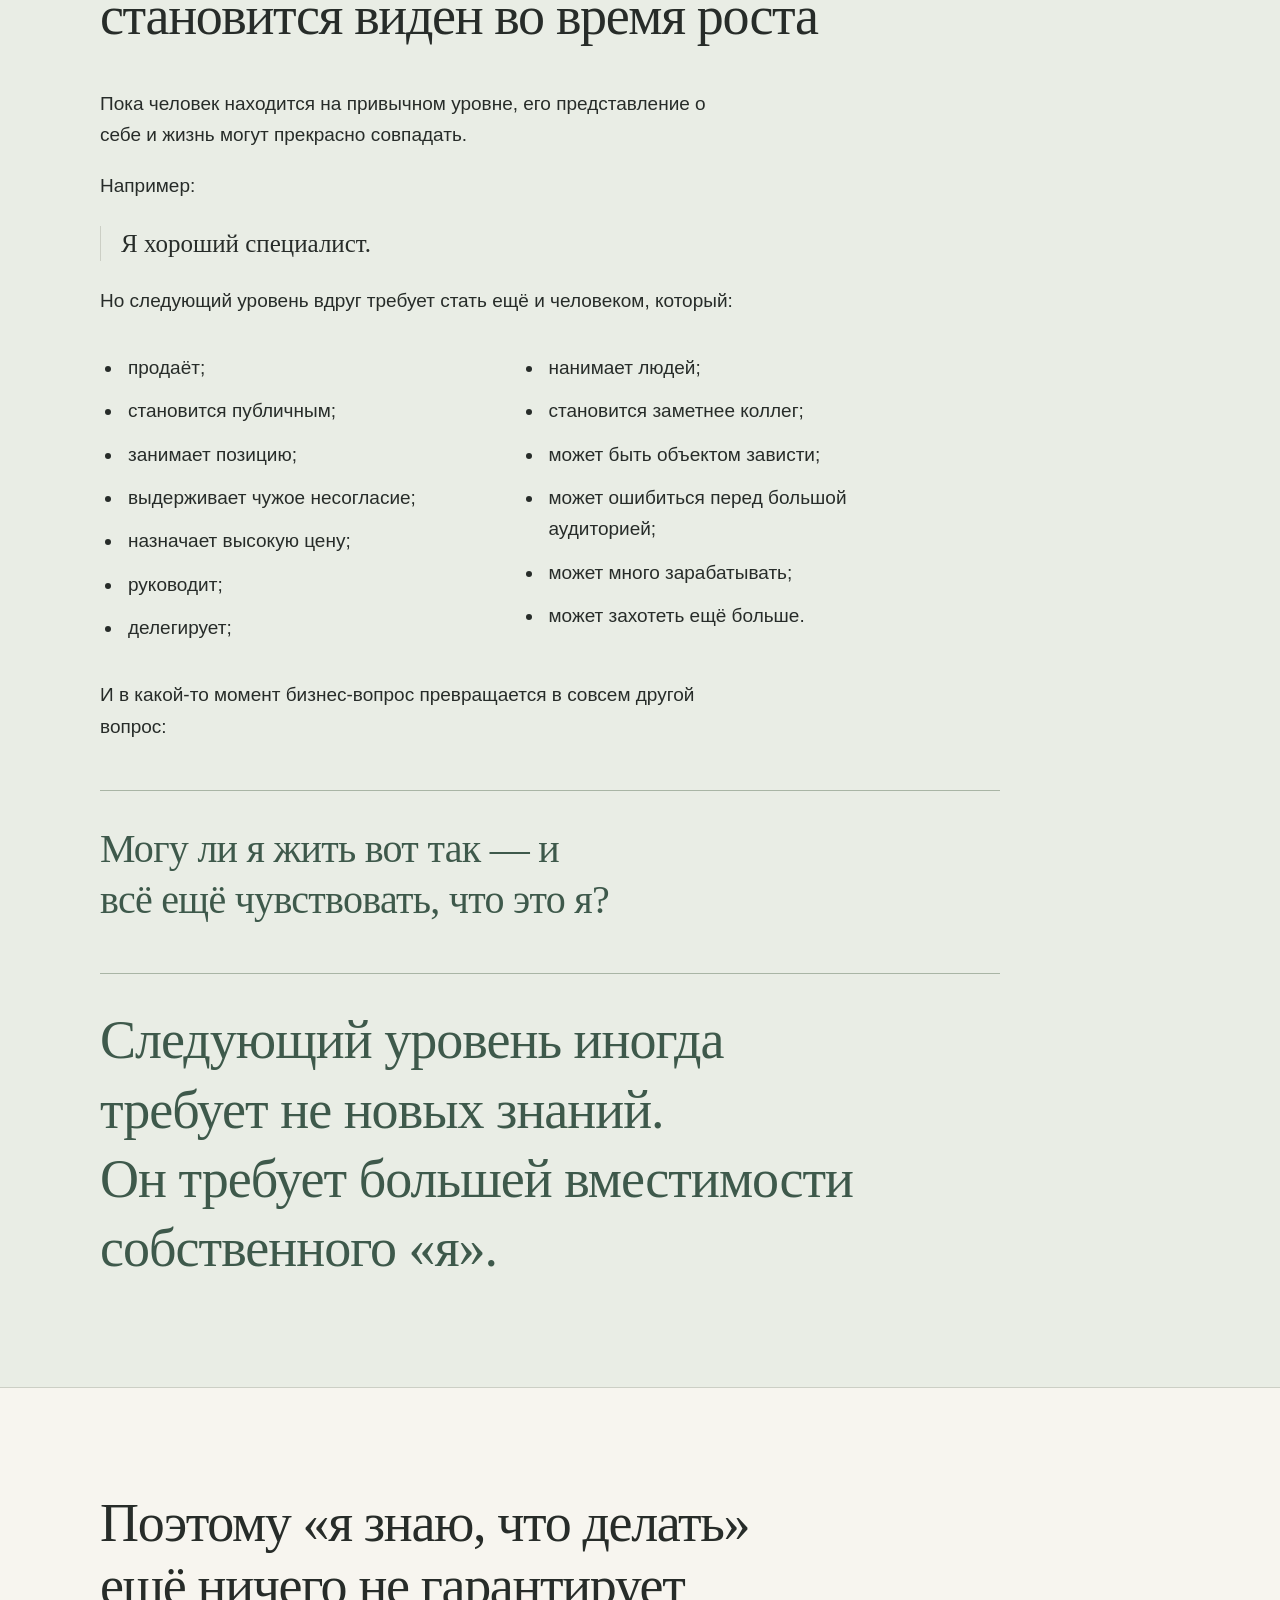
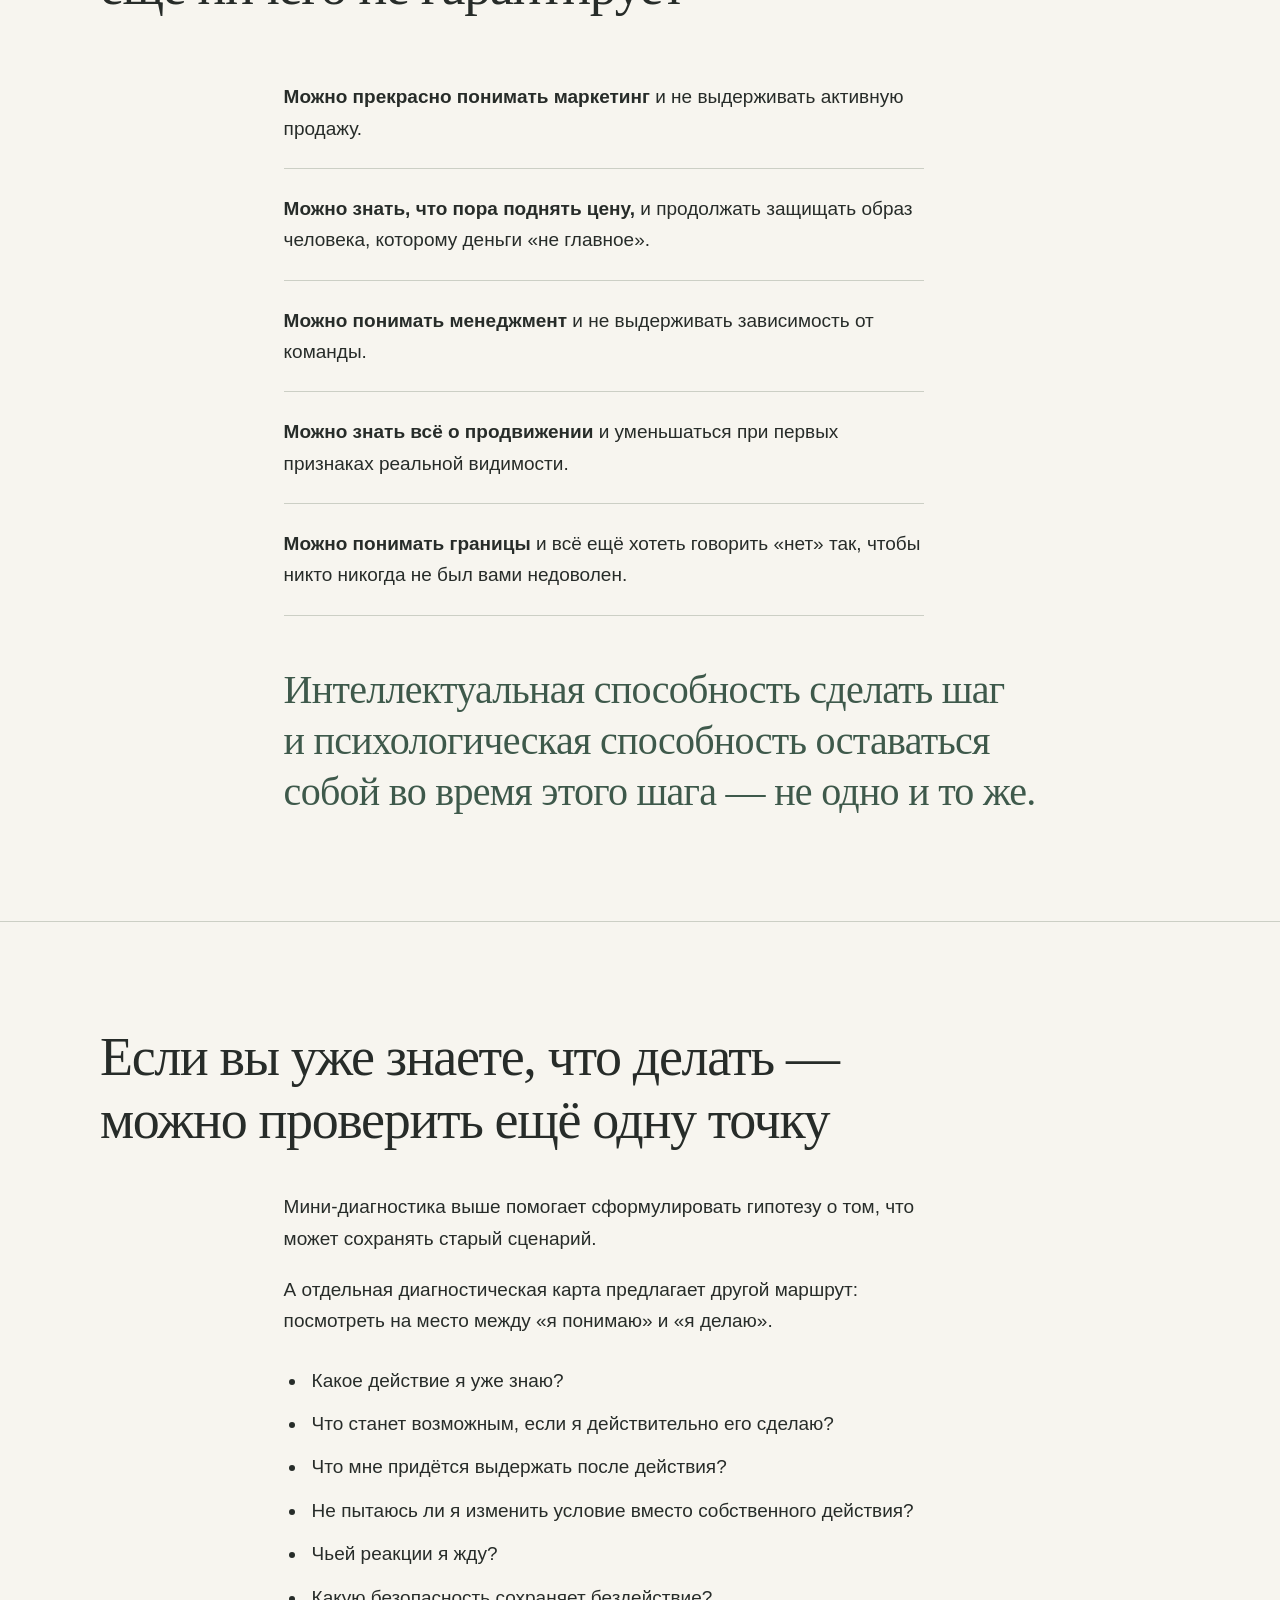
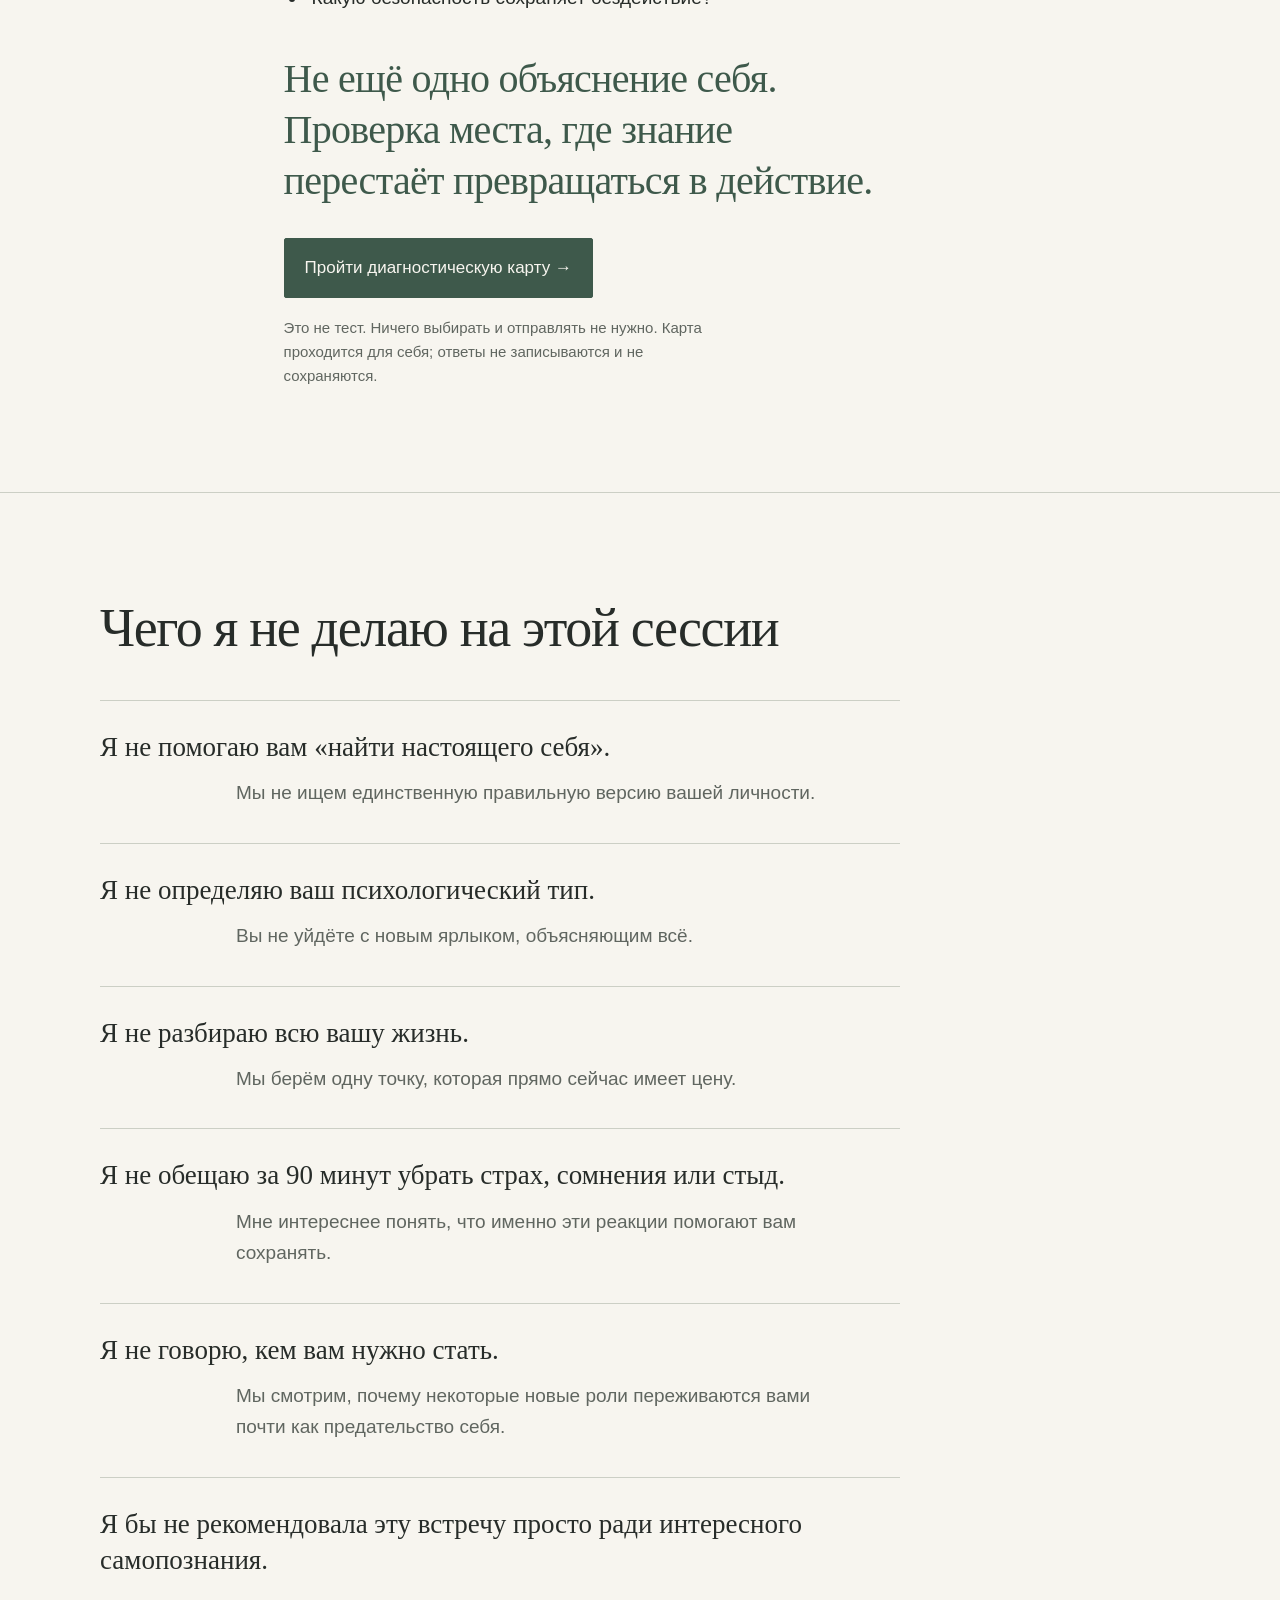
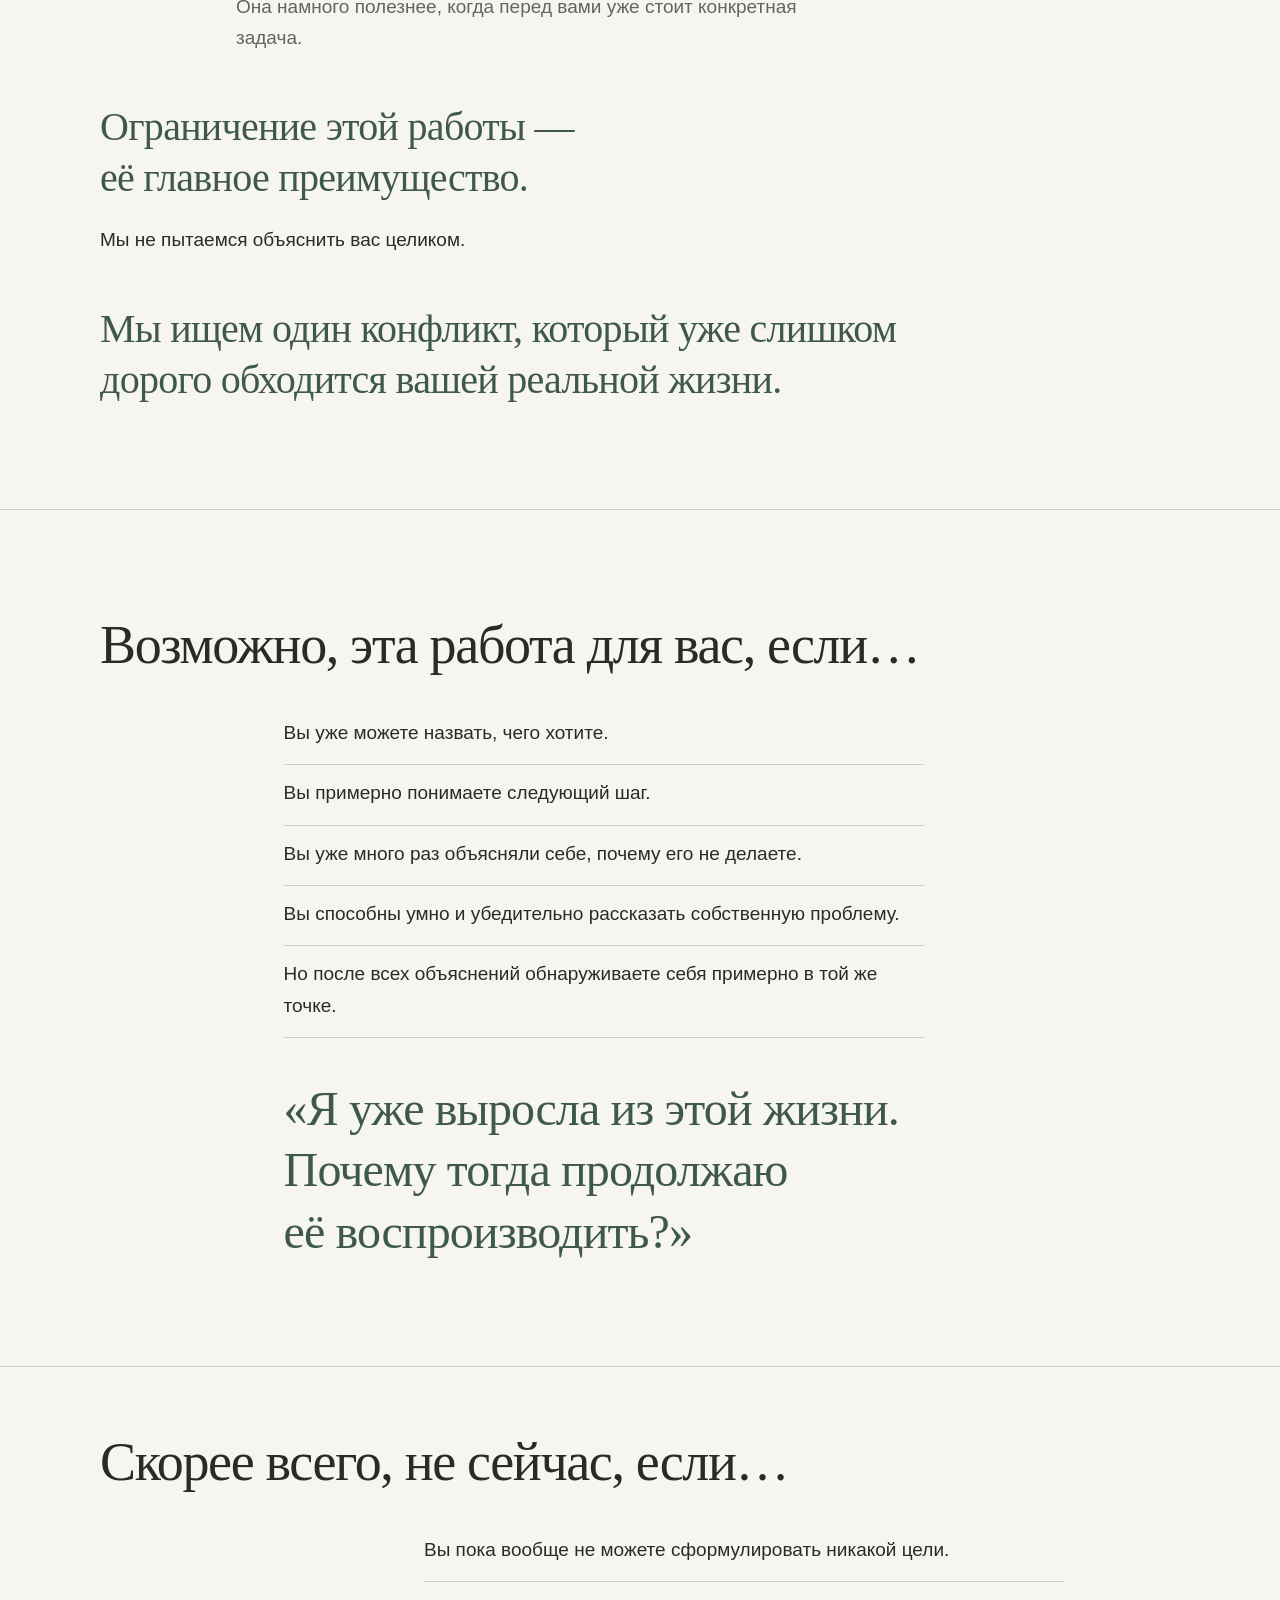
==== commit 937fb3bb: "Update index.html Добавить диагностическую карту и обновить CTA" ====
--- a/index.html
+++ b/index.html
@@ -249,6 +249,33 @@
       </div>
     </section>
 
+    <section class="section editorial" aria-labelledby="diagnostic-map-title">
+      <div class="container">
+        <h2 id="diagnostic-map-title">Если вы уже знаете, что делать — можно проверить ещё одну точку</h2>
+
+        <div class="editorial-body">
+          <p>Мини-диагностика выше помогает сформулировать гипотезу о том, что может сохранять старый сценарий.</p>
+
+          <p>А отдельная диагностическая карта предлагает другой маршрут: посмотреть на место между «я понимаю» и «я делаю».</p>
+
+          <ul class="editorial-list">
+            <li>Какое действие я уже знаю?</li>
+            <li>Что станет возможным, если я действительно его сделаю?</li>
+            <li>Что мне придётся выдержать после действия?</li>
+            <li>Не пытаюсь ли я изменить условие вместо собственного действия?</li>
+            <li>Чьей реакции я жду?</li>
+            <li>Какую безопасность сохраняет бездействие?</li>
+          </ul>
+
+          <p class="statement payoff"><strong>Не ещё одно объяснение себя. Проверка места, где знание перестаёт превращаться в действие.</strong></p>
+
+          <a class="button" href="map.html">Пройти диагностическую карту →</a>
+
+          <p class="note">Это не тест. Ничего выбирать и отправлять не нужно. Карта проходится для себя; ответы не записываются и не сохраняются.</p>
+        </div>
+      </div>
+    </section>
+    
     <section class="section editorial limitations" aria-labelledby="limitations-title">
       <div class="container">
         <h2 id="limitations-title">Чего я не делаю на этой сессии</h2>
@@ -369,7 +396,7 @@
 
     <section class="section editorial session-offer" aria-labelledby="session-offer-title">
       <div class="container">
-        <h2 id="session-offer-title">Диагностическая сессия</h2>
+        <h2 id="session-offer-title">Индивидуальная диагностическая сессия</h2>
         <div class="editorial-body">
           <p class="statement payoff"><strong>«Старая версия себя / новый сценарий»</strong></p>
           <p>Мы берём одну конкретную точку, где вы уже знаете, какого результата хотите, но продолжаете принимать решения, которые оставляют вас в прежней реальности.</p>
@@ -422,11 +449,13 @@
 
     <section class="section editorial final-cta" aria-labelledby="final-cta-title">
       <div class="container">
-        <h2 id="final-cta-title">Возможно, вам не нужно ещё сильнее себя заставлять</h2>
-        <div class="editorial-body">
-          <p>Возможно, сначала нужно увидеть, почему старый выбор до сих пор ощущается более «вашим», чем новая жизнь.</p>
-          <a class="button" href="https://t.me/sveta_mindset" target="_blank" rel="noopener noreferrer">Разобрать мою ситуацию</a>
-          <p class="note">Напишите мне в Telegram: «Хочу разобрать ситуацию».</p>
+        <h2 id="final-cta-title"> Если хотите посмотреть на свою ситуацию вместе со мной </h2>
+        <div class="editorial-body">
+         <p>Карта и мини-диагностика помогают сформулировать гипотезу. На индивидуальной сессии мы проверяем, что действительно происходит именно в вашей ситуации.</p>
+
+<a class="button" href="https://t.me/m/J5IMxP3bMmFi" target="_blank" rel="noopener noreferrer">Записаться на индивидуальную сессию</a>
+
+<p class="note">Сессия платная. Формат, стоимость и ближайшие варианты записи я пришлю в Telegram.</p>
         </div>
       </div>
     </section>
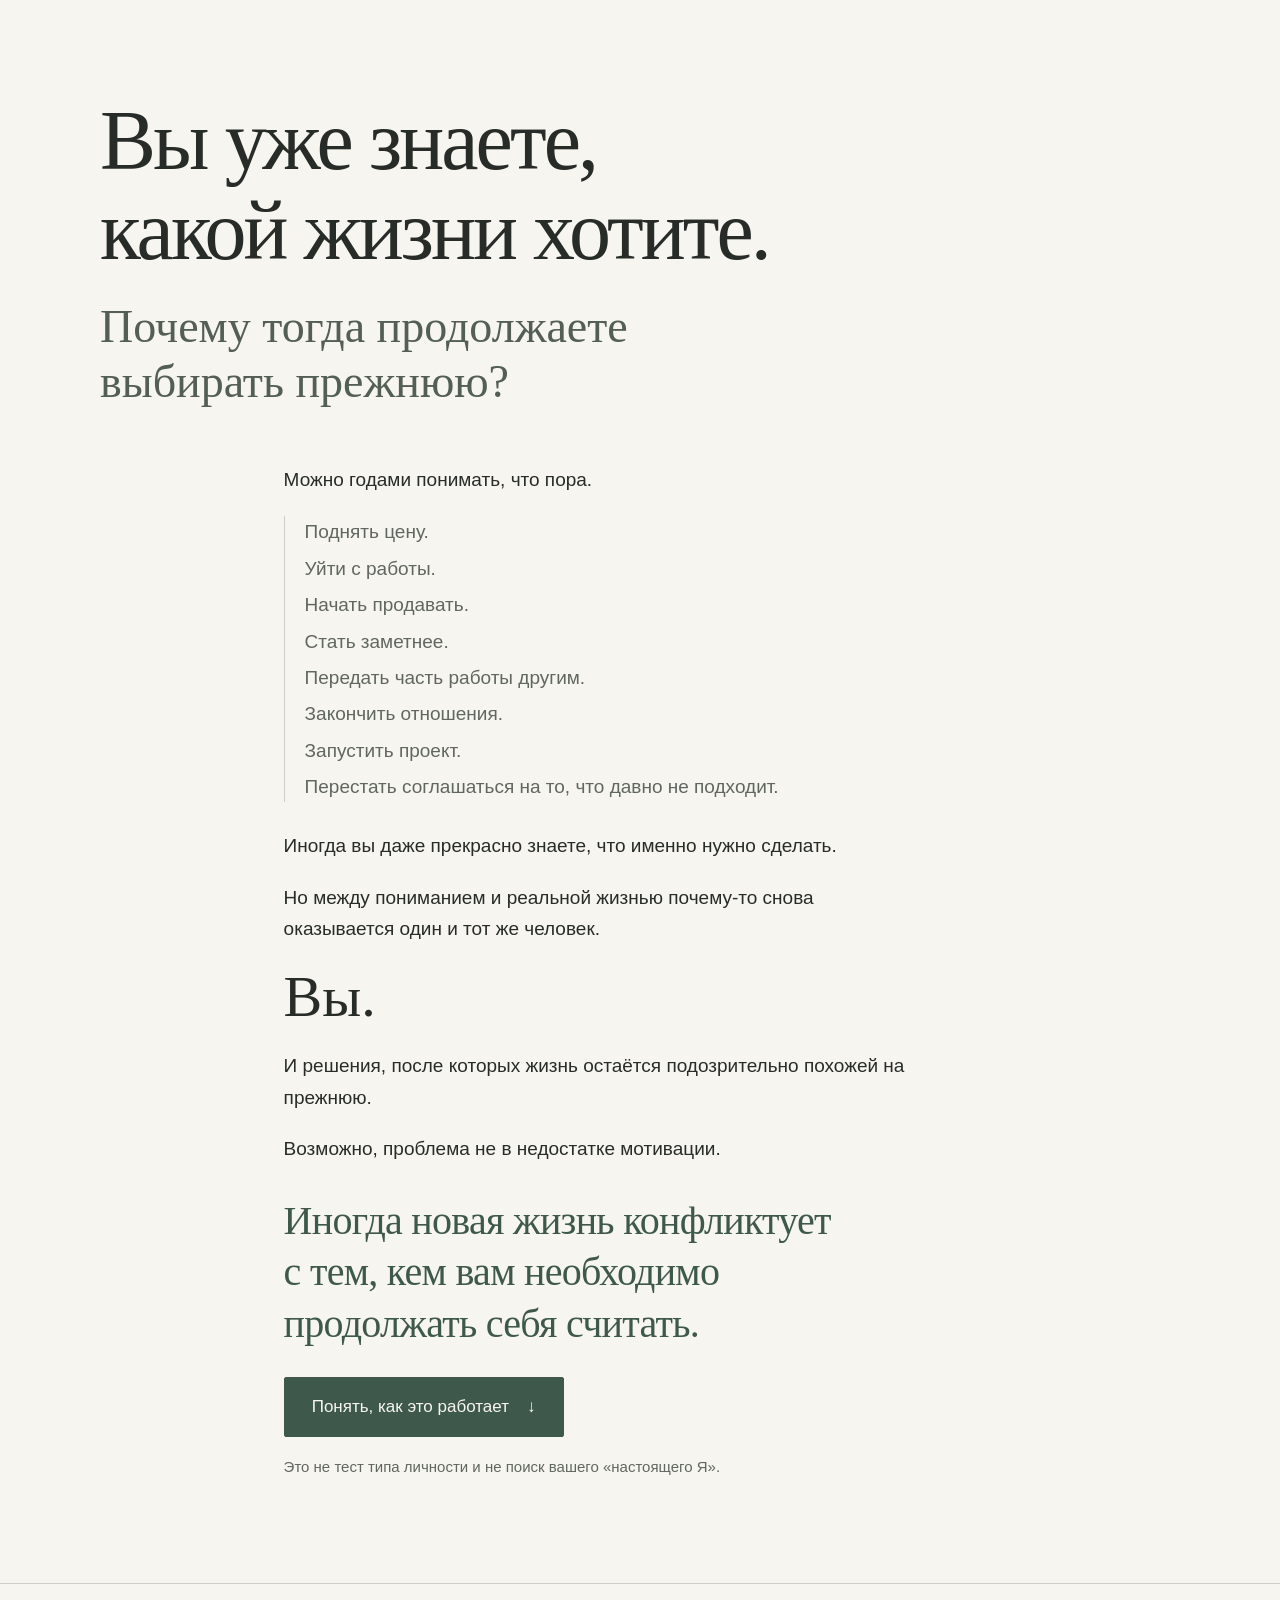
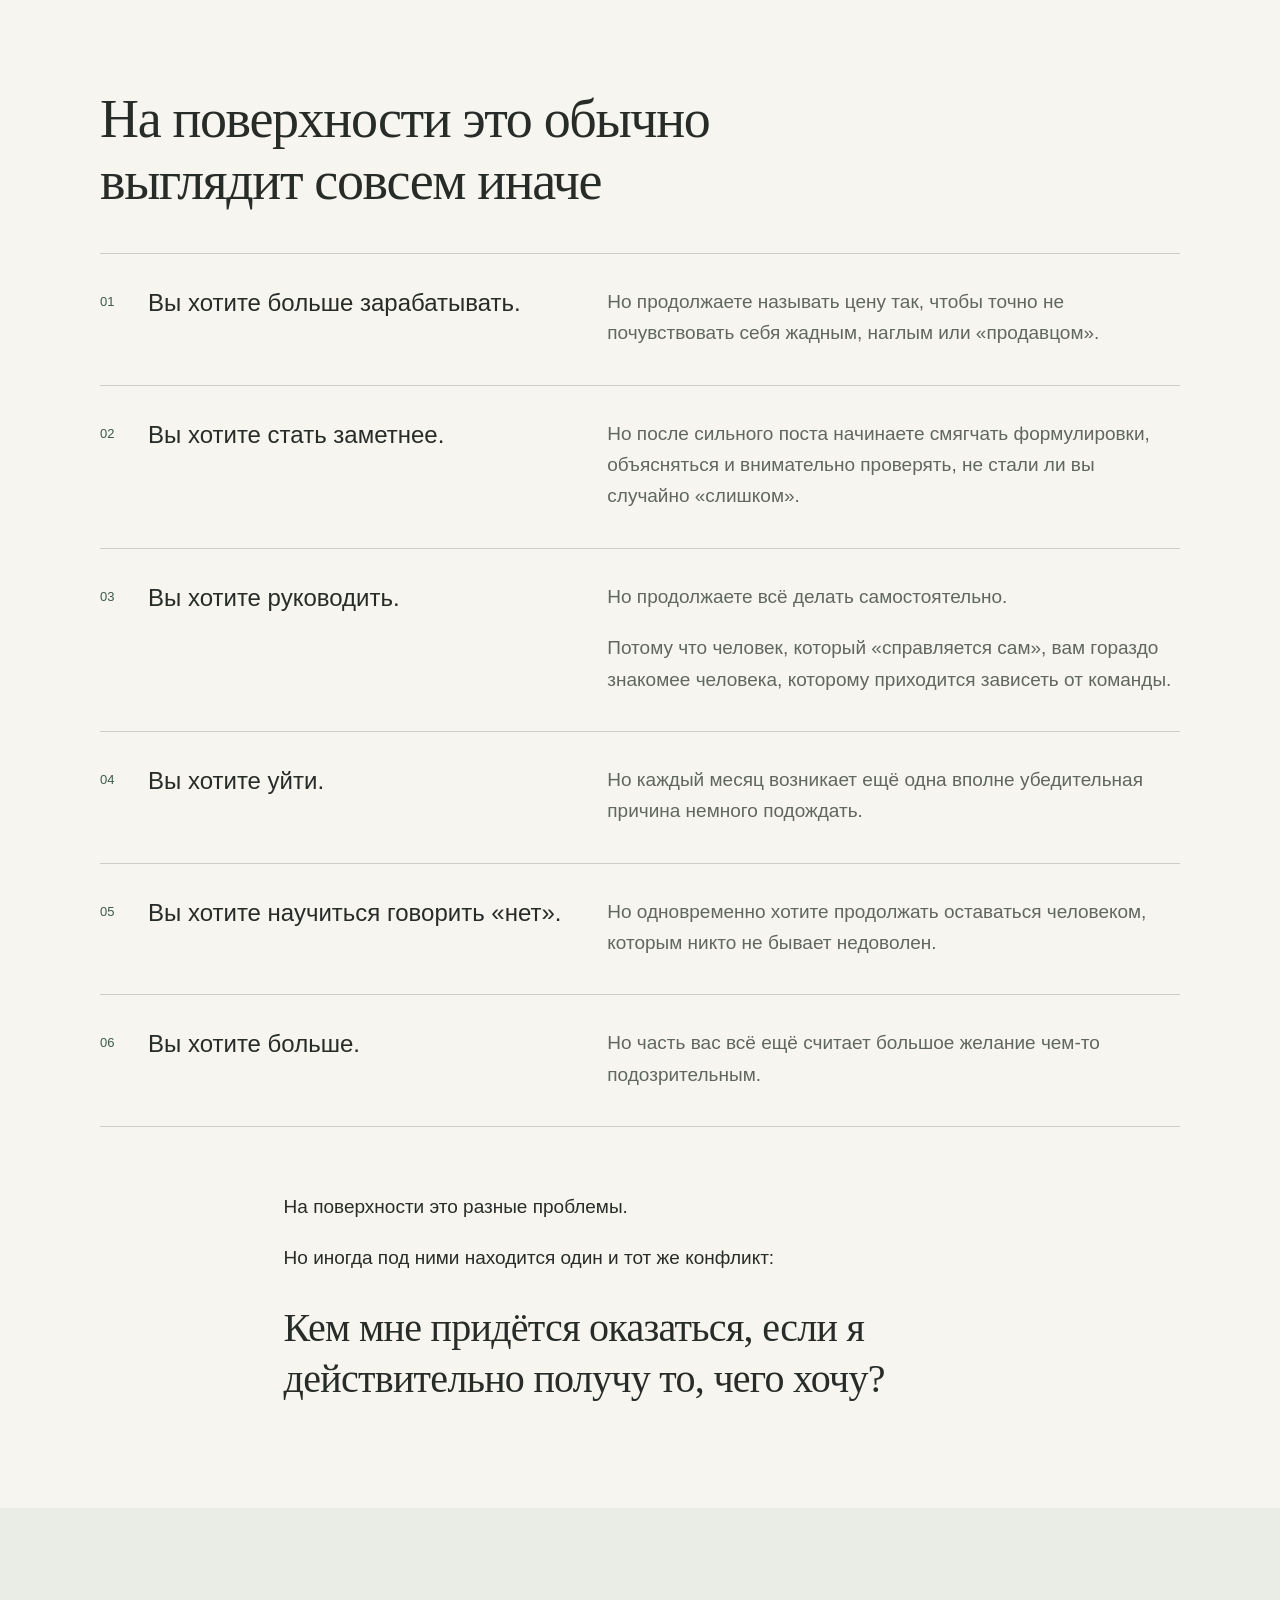
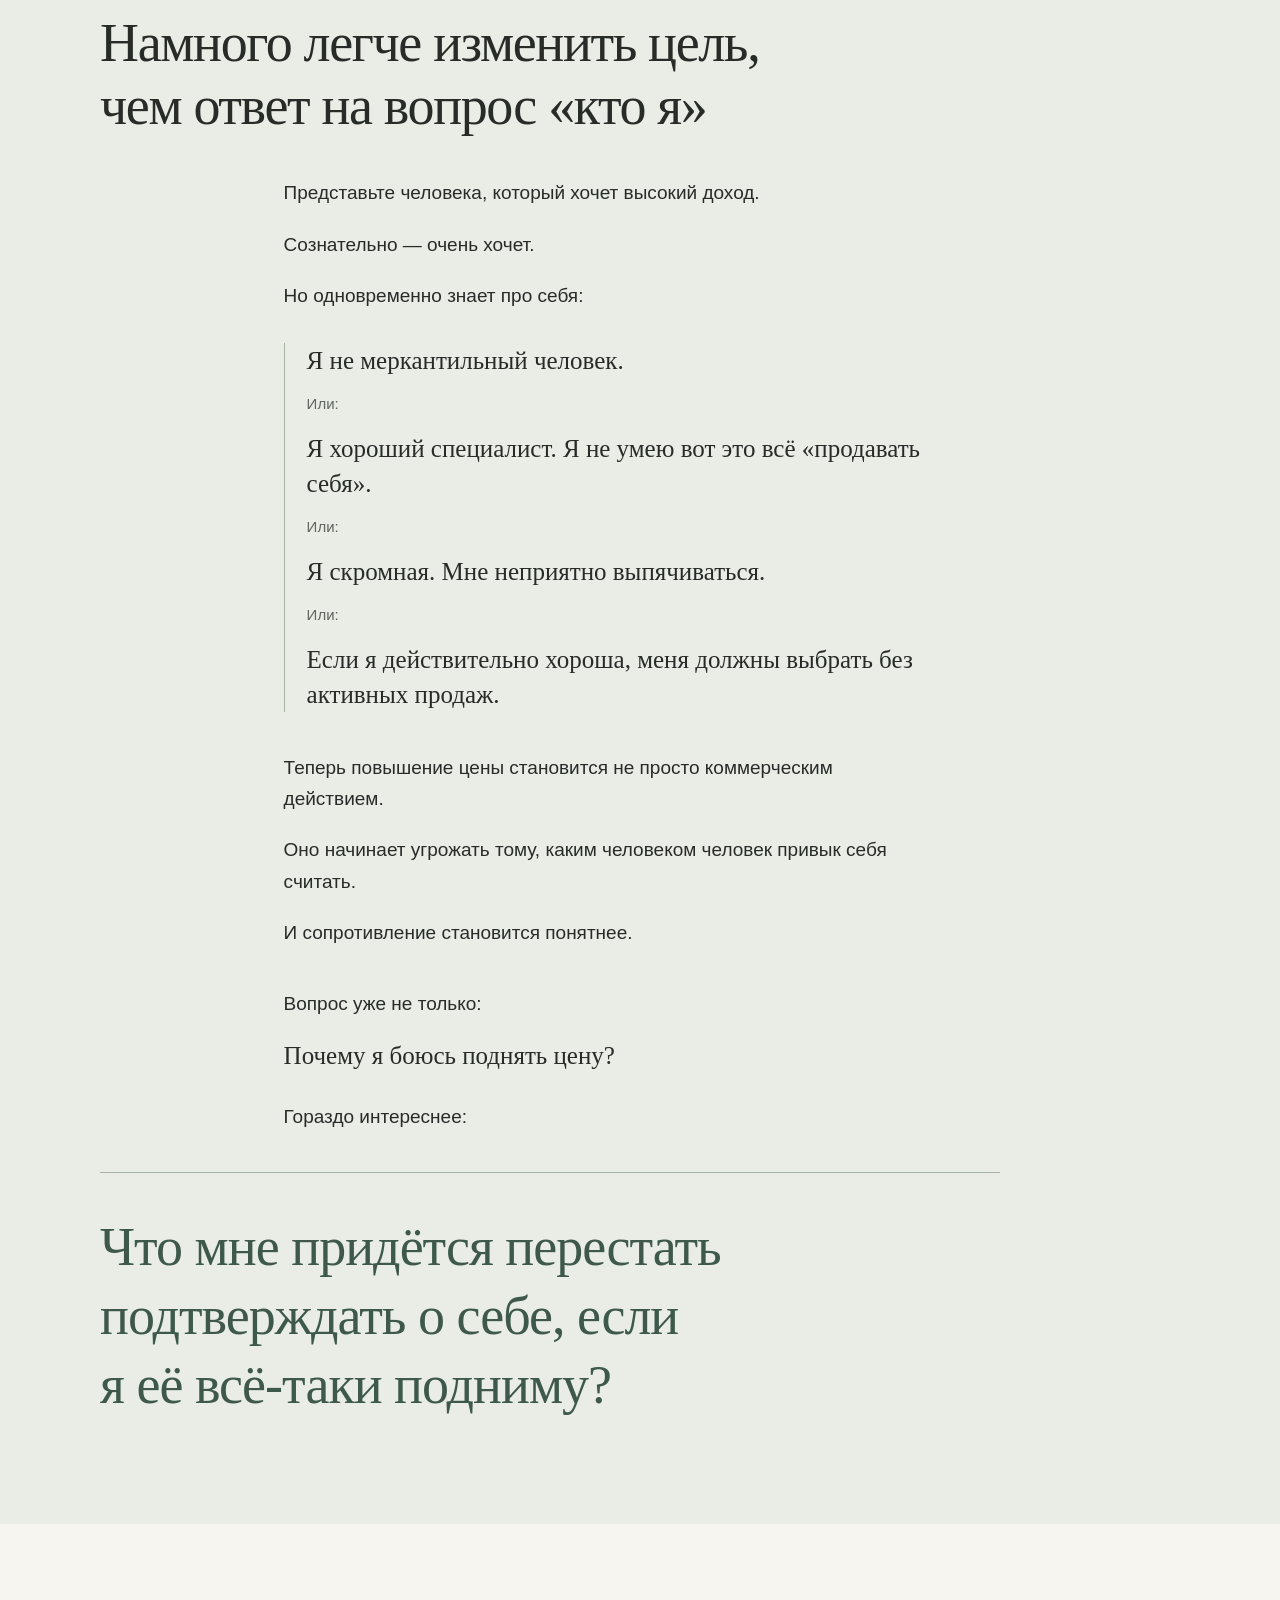
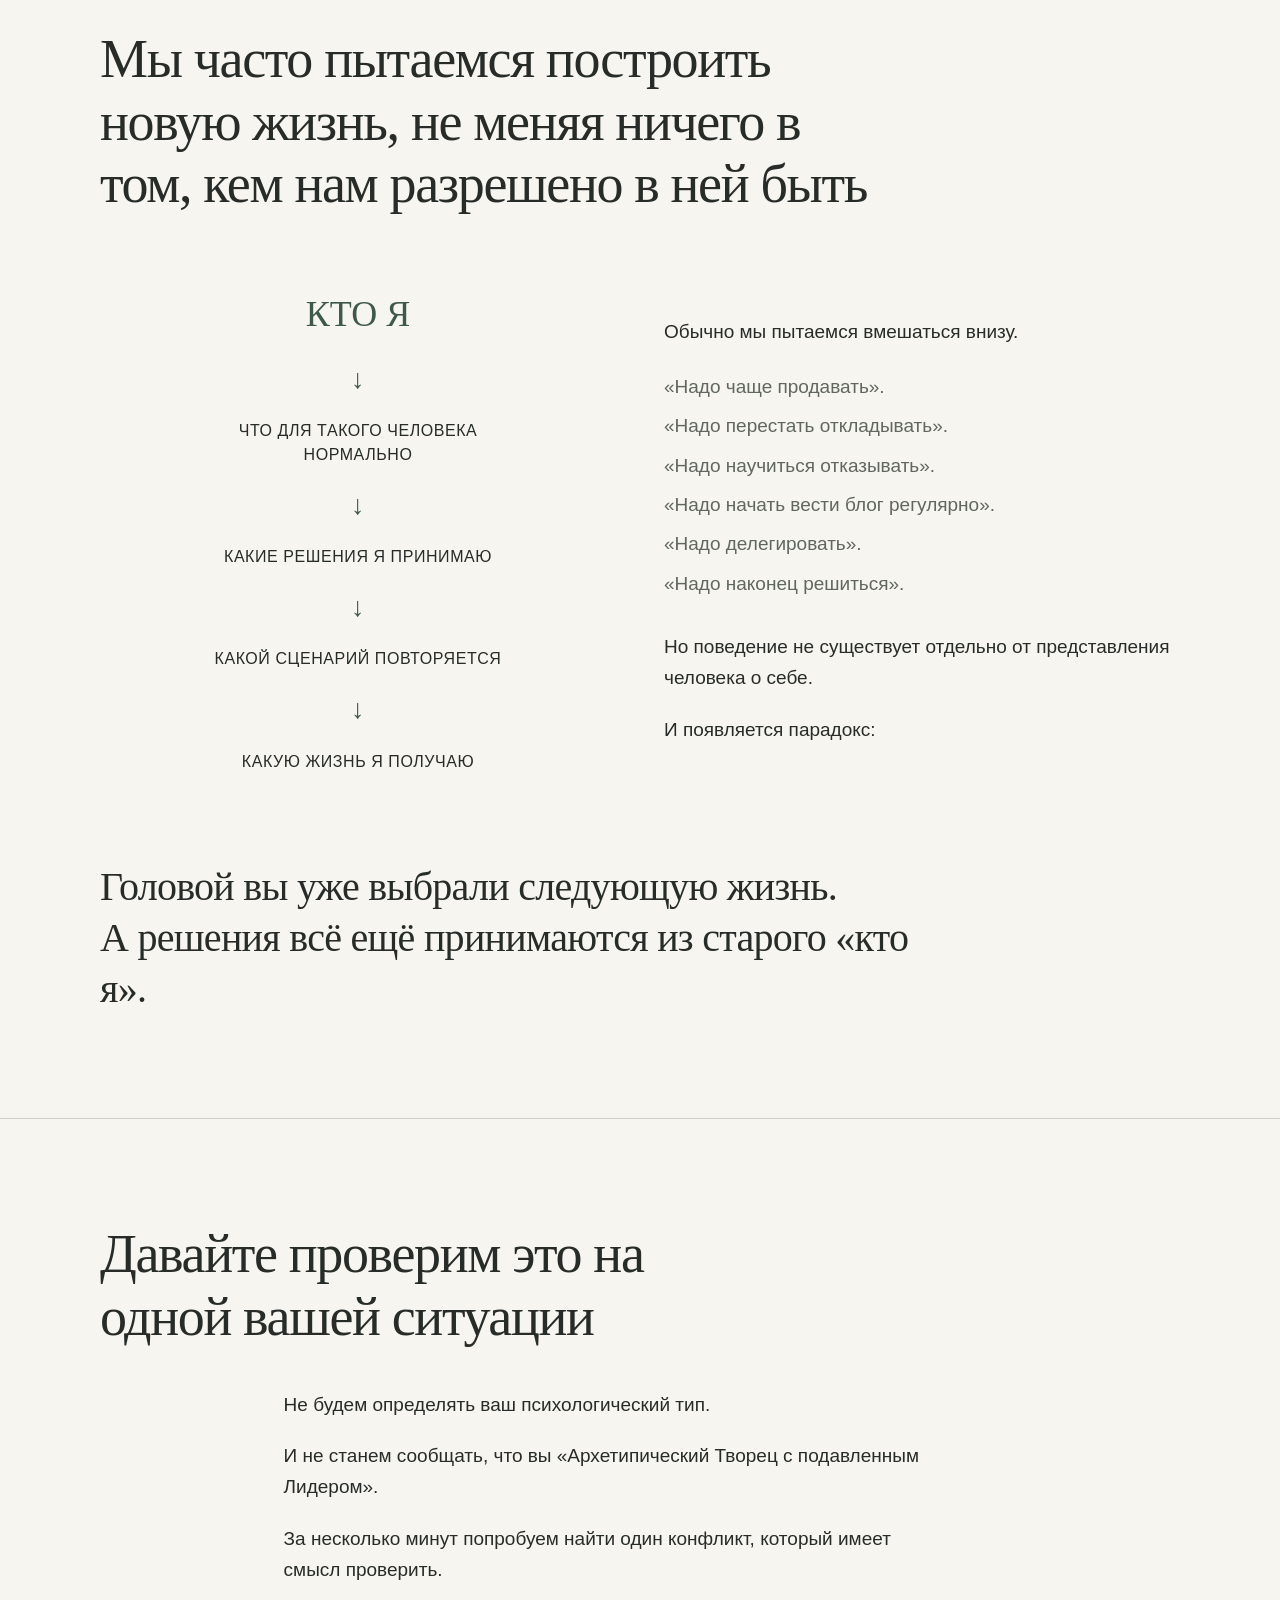
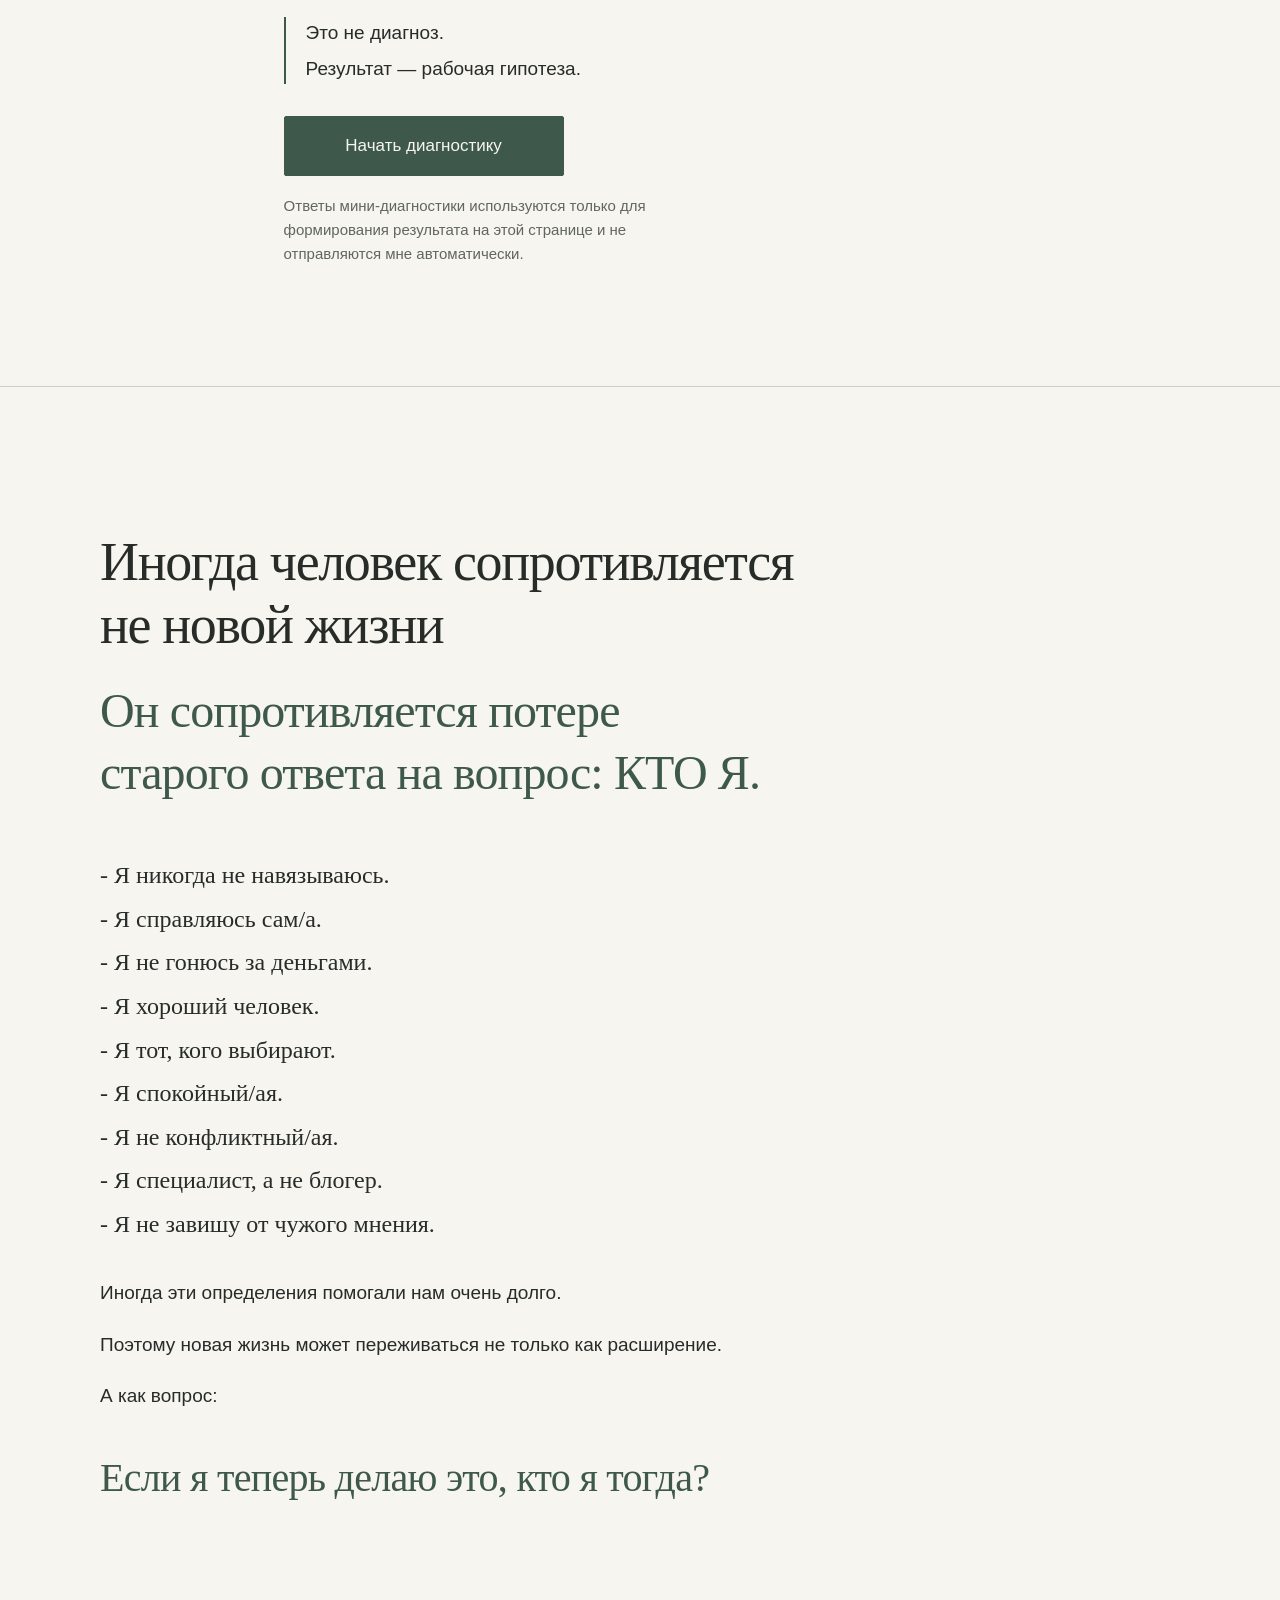
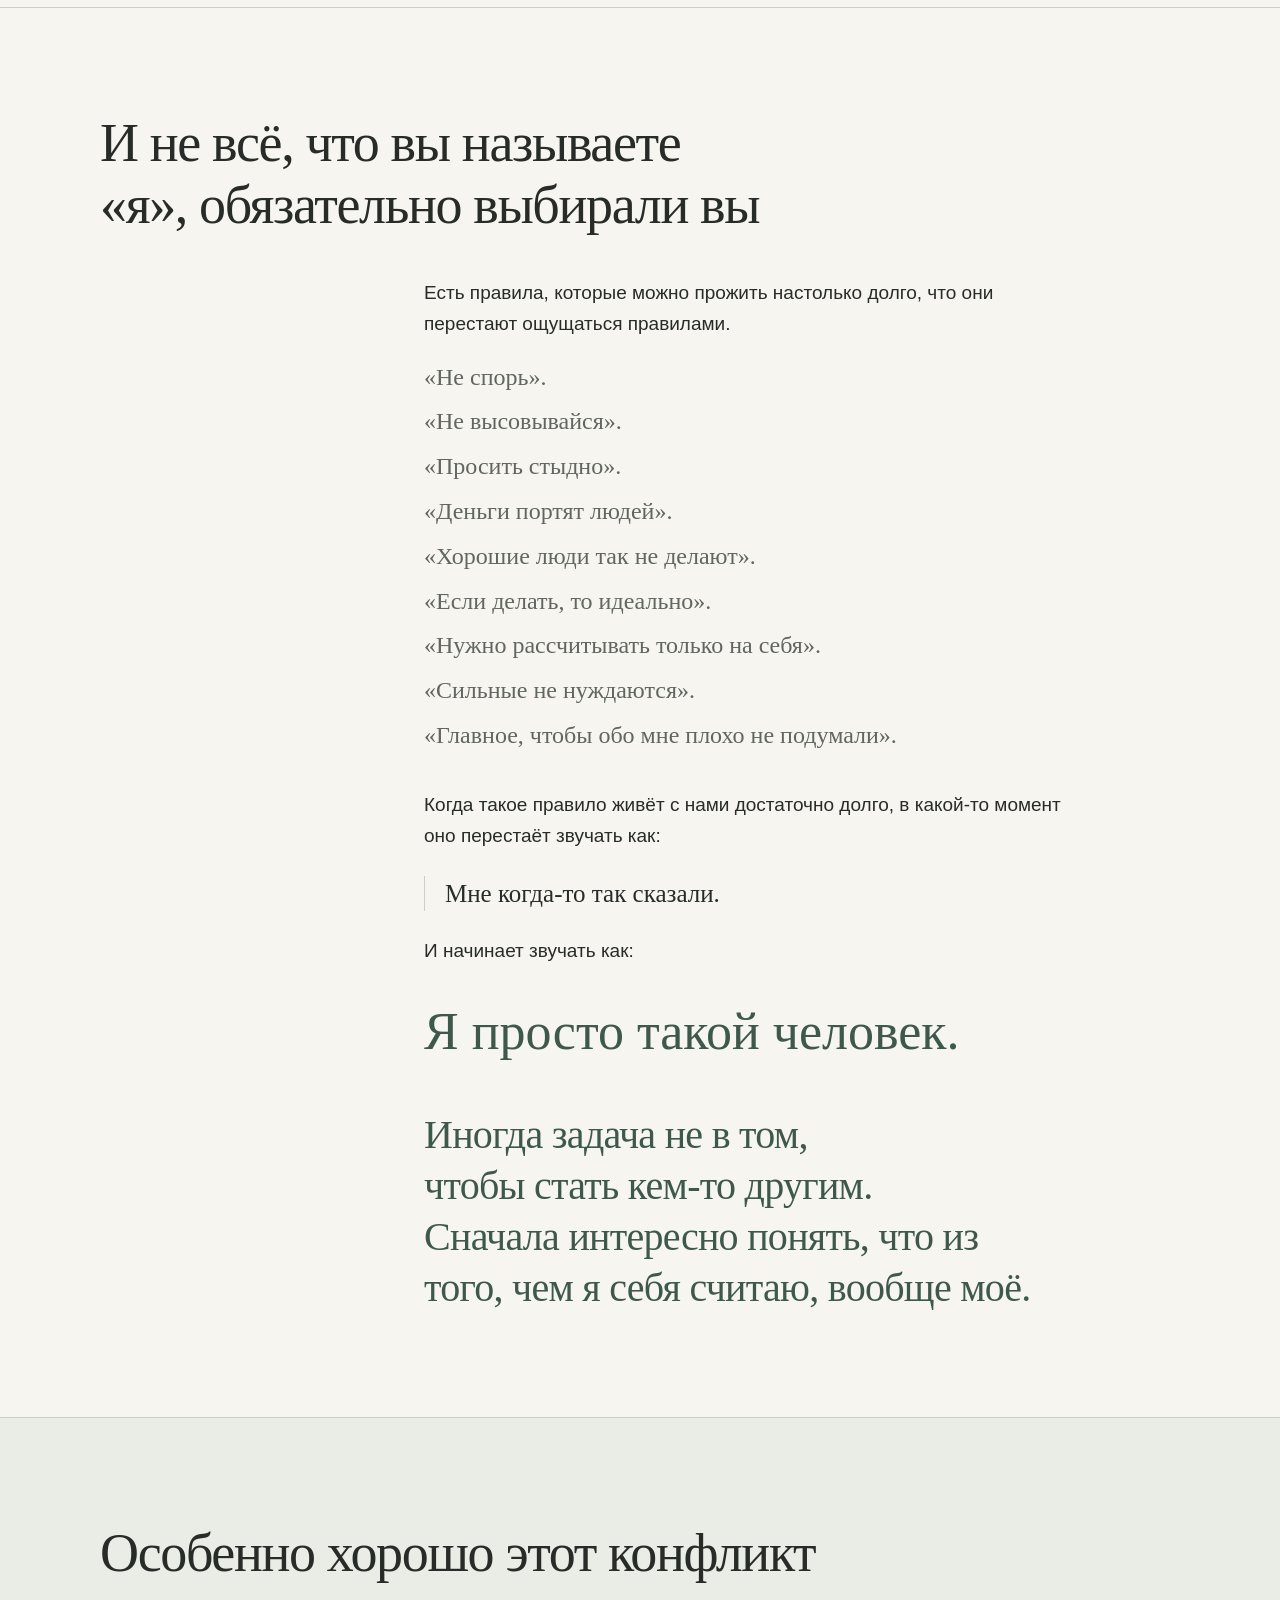
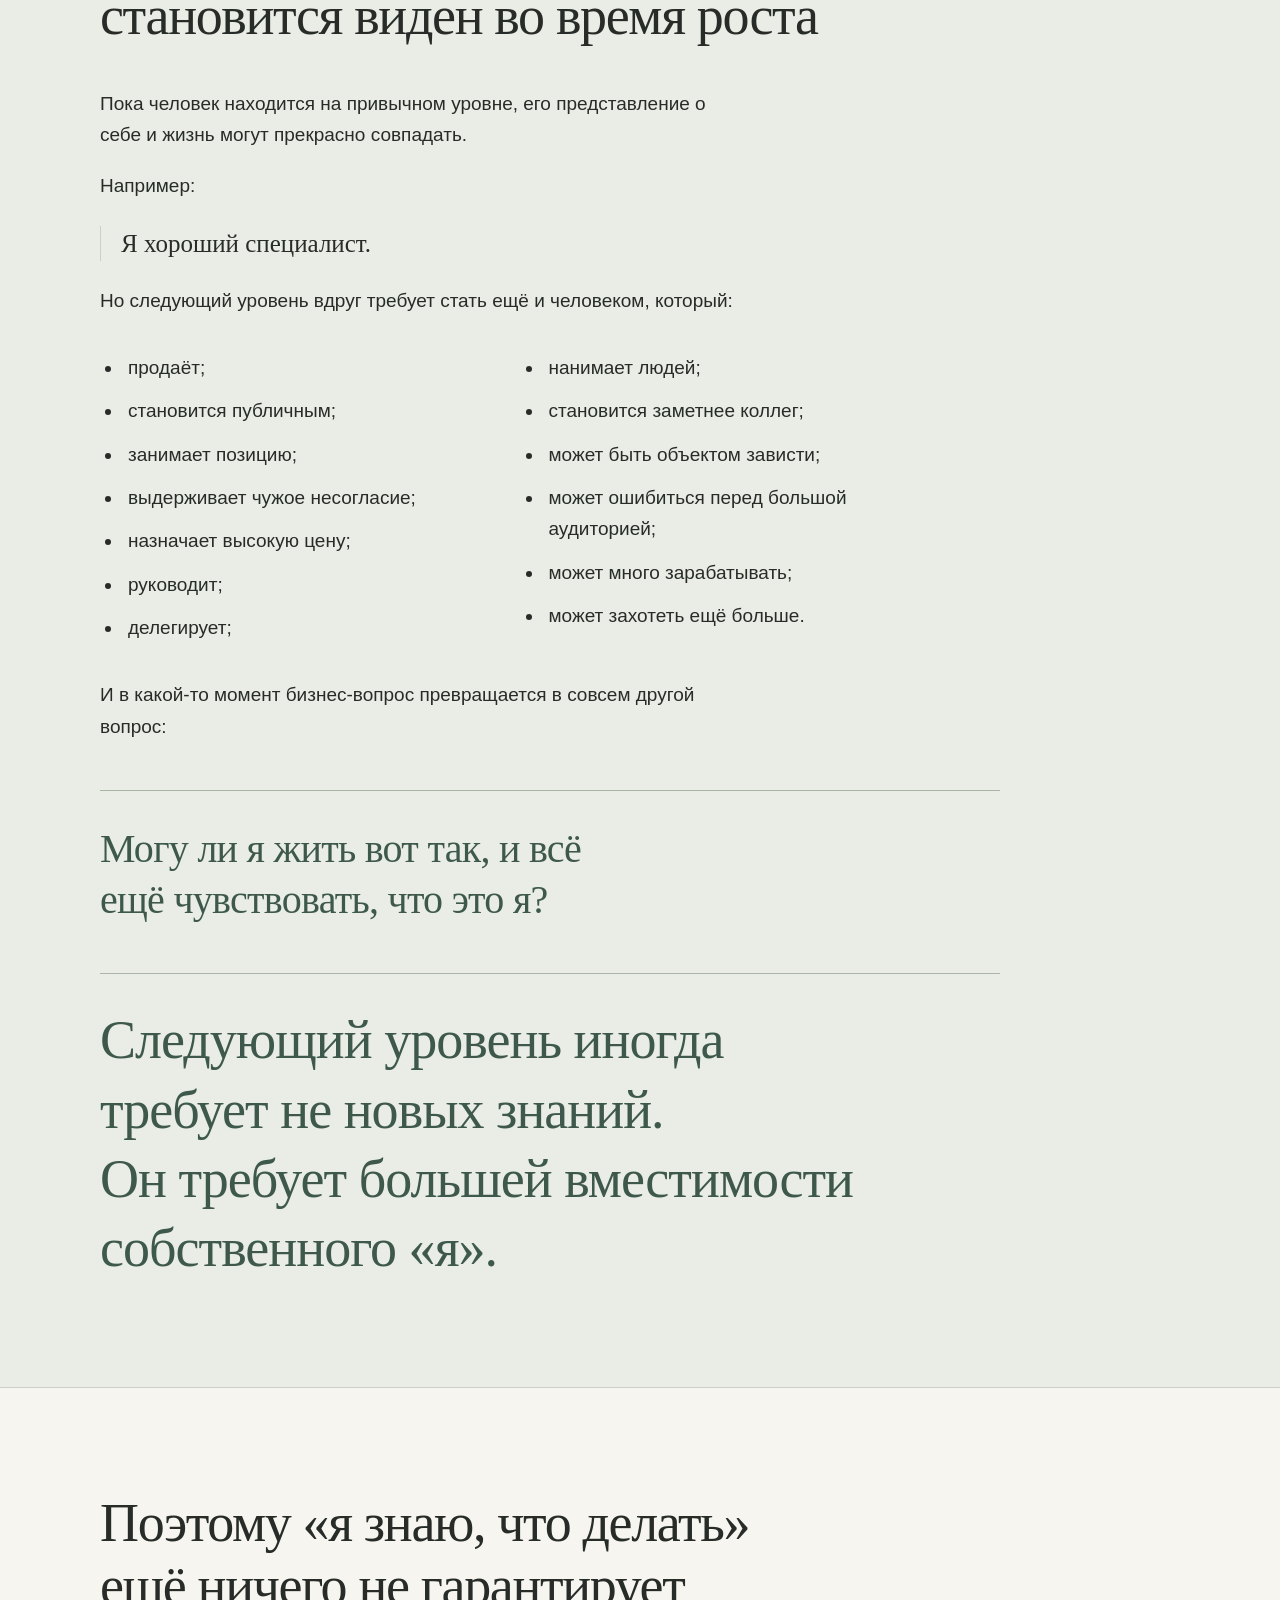
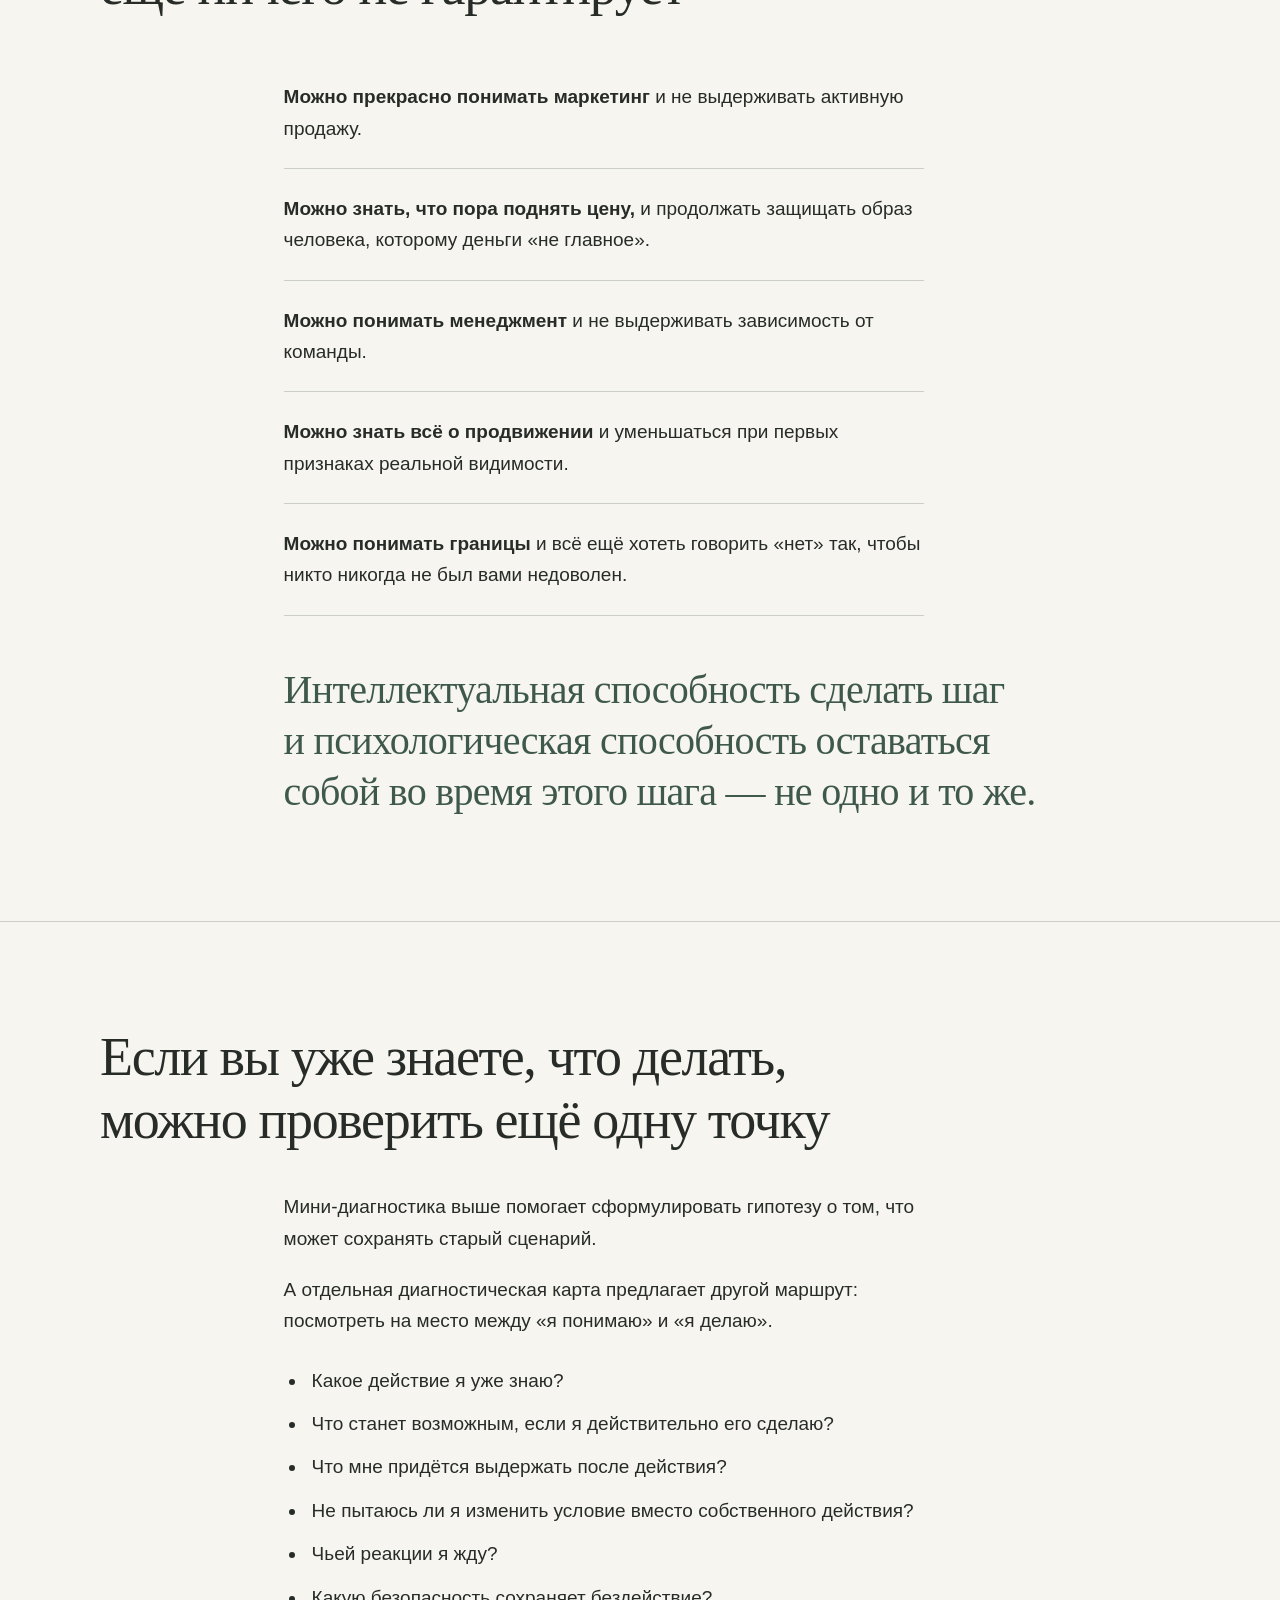
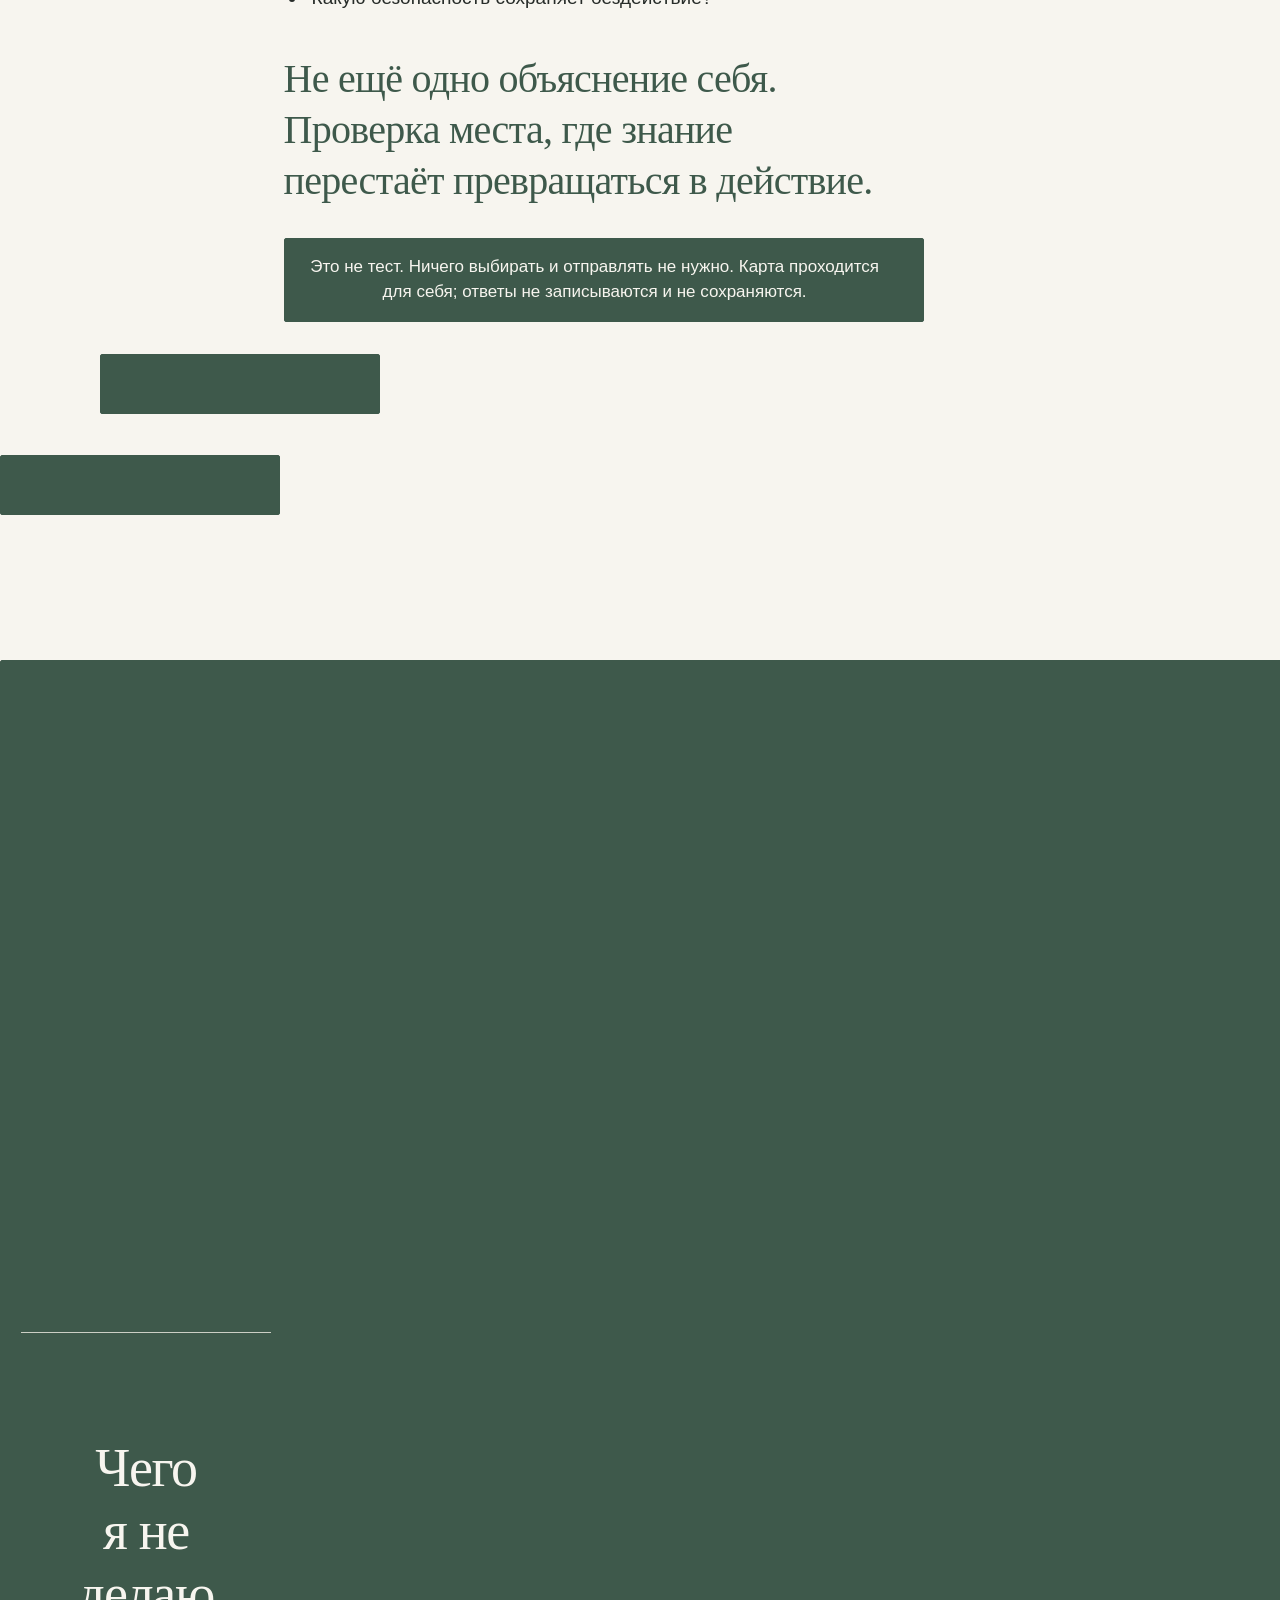
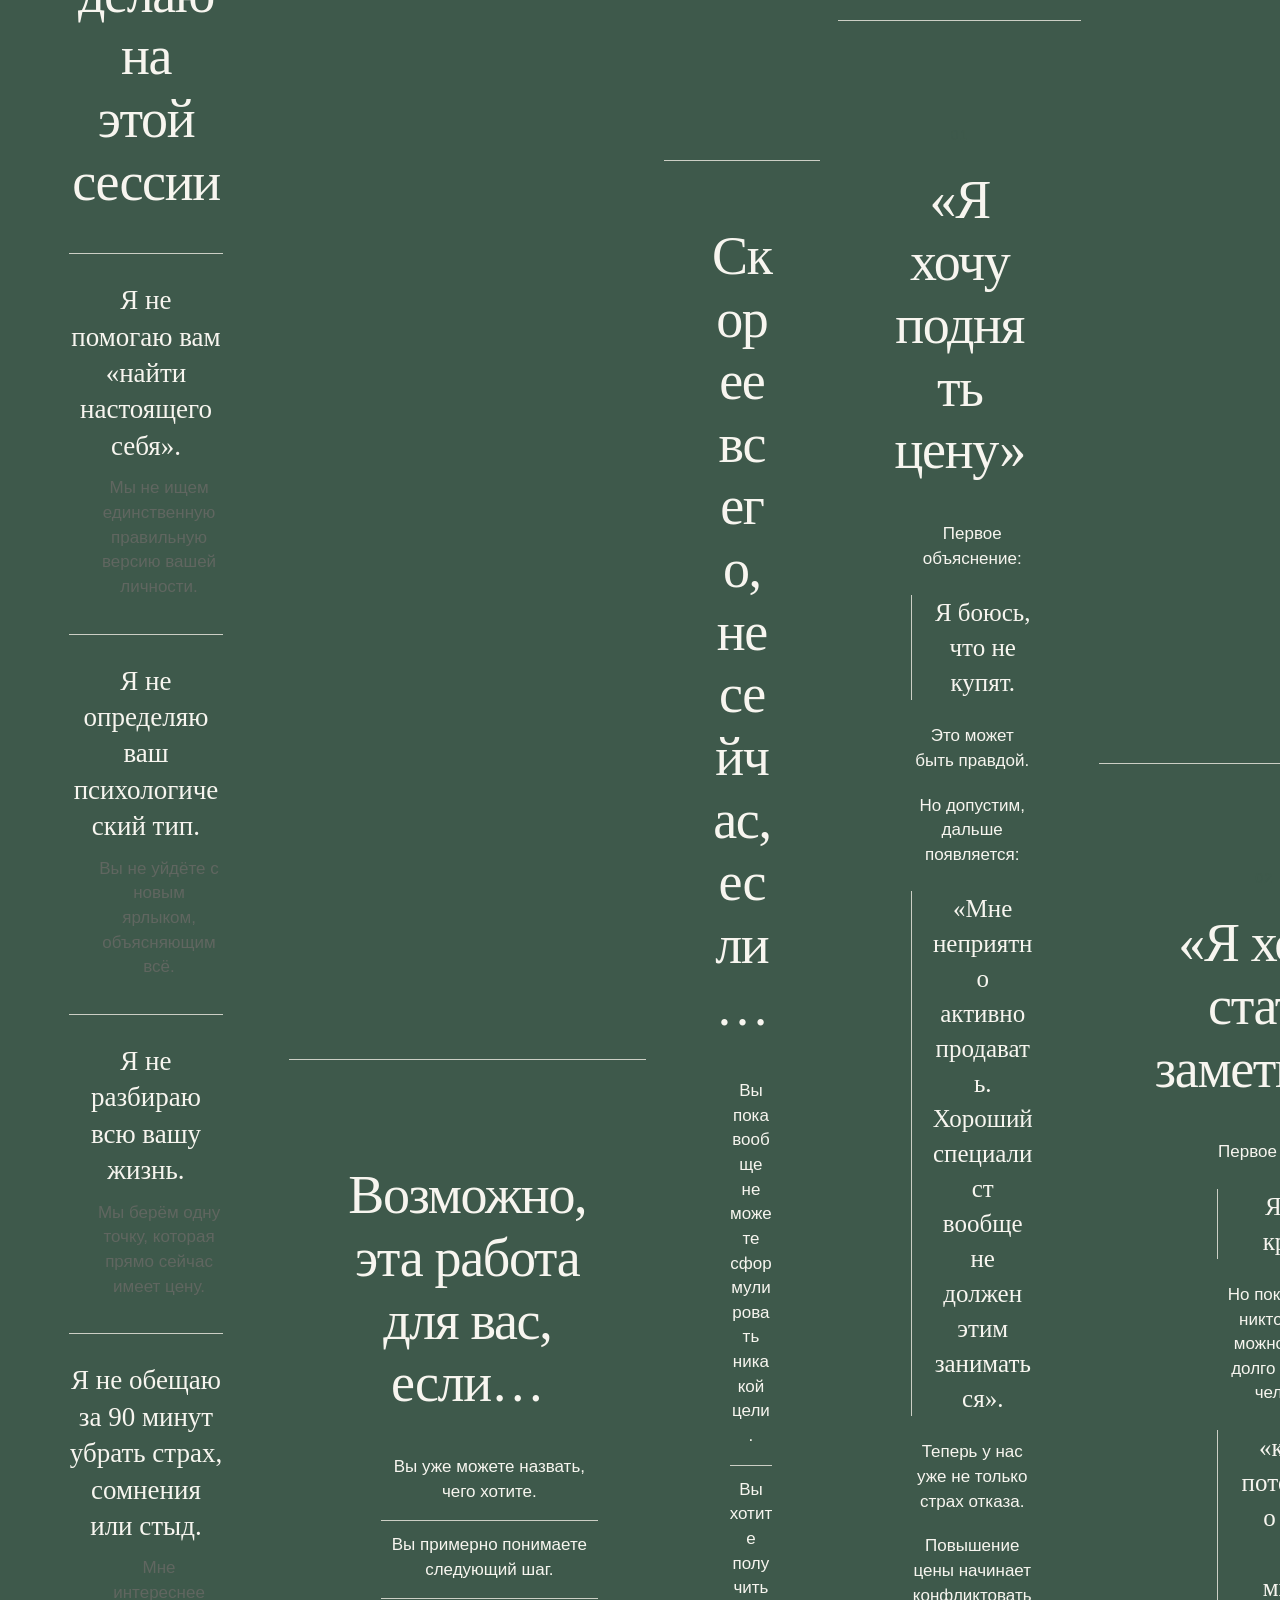
==== commit fc0842a0: "Update index.html" ====
--- a/index.html
+++ b/index.html
@@ -12,6 +12,12 @@
   <link rel="icon" href="data:,">
   <link rel="stylesheet" href="styles.css">
   <script src="script.js" defer></script>
+<script
+  defer
+  src="https://cloud.umami.is/script.js"
+  data-website-id="4b90516c-ebf1-4b28-96b4-210161a75936"
+  data-exclude-hash="true">
+</script>
 </head>
 <body>
   <main>
@@ -164,20 +170,20 @@
       <div class="container">
         <h2 id="explanation-title">Иногда человек сопротивляется не новой жизни</h2>
         <div class="editorial-body">
-          <p class="statement payoff"><strong>Он сопротивляется потере старого ответа на вопрос «кто я».</strong></p>
-          <p class="familiar-phrase">«Я никогда не навязываюсь».</p>
-          <p class="familiar-phrase">«Я справляюсь сама».</p>
-          <p class="familiar-phrase">«Я не гонюсь за деньгами».</p>
-          <p class="familiar-phrase">«Я хороший человек».</p>
-          <p class="familiar-phrase">«Я тот, кого выбирают».</p>
-          <p class="familiar-phrase">«Я спокойная».</p>
-          <p class="familiar-phrase">«Я не конфликтный».</p>
-          <p class="familiar-phrase">«Я специалист, а не блогер».</p>
-          <p class="familiar-phrase">«Я не завишу от чужого мнения».</p>
+          <p class="statement payoff"><strong> Он сопротивляется потере старого ответа на вопрос: КТО Я.</strong></p>
+          <p class="familiar-phrase"> - Я никогда не навязываюсь.</p>
+          <p class="familiar-phrase"> - Я справляюсь сам/а.</p>
+          <p class="familiar-phrase"> - Я не гонюсь за деньгами.</p>
+          <p class="familiar-phrase"> - Я хороший человек.</p>
+          <p class="familiar-phrase"> - Я тот, кого выбирают.</p>
+          <p class="familiar-phrase"> - Я спокойный/ая.</p>
+          <p class="familiar-phrase"> - Я не конфликтный/ая.</p>
+          <p class="familiar-phrase"> - Я специалист, а не блогер.</p>
+          <p class="familiar-phrase"> - Я не завишу от чужого мнения.</p>
           <p>Иногда эти определения помогали нам очень долго.</p>
           <p>Поэтому новая жизнь может переживаться не только как расширение.</p>
           <p>А как вопрос:</p>
-          <p class="statement payoff"><strong>«Если я теперь делаю это — кто я тогда?»</strong></p>
+          <p class="statement payoff"><strong> Если я теперь делаю это, кто я тогда?</strong></p>
         </div>
       </div>
     </section>
@@ -192,14 +198,14 @@
           <p class="inherited-rule">«Просить стыдно».</p>
           <p class="inherited-rule">«Деньги портят людей».</p>
           <p class="inherited-rule">«Хорошие люди так не делают».</p>
-          <p class="inherited-rule">«Если делать — идеально».</p>
+          <p class="inherited-rule">«Если делать, то идеально».</p>
           <p class="inherited-rule">«Нужно рассчитывать только на себя».</p>
           <p class="inherited-rule">«Сильные не нуждаются».</p>
-          <p class="inherited-rule">«Главное — чтобы обо мне плохо не подумали».</p>
+          <p class="inherited-rule">«Главное, чтобы обо мне плохо не подумали».</p>
           <p>Когда такое правило живёт с нами достаточно долго, в какой-то момент оно перестаёт звучать как:</p>
-          <blockquote><p>«Мне когда-то так сказали».</p></blockquote>
+          <blockquote><p> Мне когда-то так сказали.</p></blockquote>
           <p>И начинает звучать как:</p>
-          <blockquote class="identity-quote"><p><strong>«Я просто такой человек».</strong></p></blockquote>
+          <blockquote class="identity-quote"><p><strong> Я просто такой человек.</strong></p></blockquote>
           <p class="statement payoff"><strong>Иногда задача не в том, чтобы стать кем-то другим.<br>Сначала интересно понять, что из того, чем я себя считаю, вообще моё.</strong></p>
         </div>
       </div>
@@ -229,7 +235,7 @@
             <li>может захотеть ещё больше.</li>
           </ul>
           <p>И в какой-то момент бизнес-вопрос превращается в совсем другой вопрос:</p>
-          <p class="statement payoff"><strong>Могу ли я жить вот так — и всё ещё чувствовать, что это я?</strong></p>
+          <p class="statement payoff"><strong>Могу ли я жить вот так, и всё ещё чувствовать, что это я?</strong></p>
           <p class="statement payoff"><strong>Следующий уровень иногда требует не новых знаний.<br>Он требует большей вместимости собственного «я».</strong></p>
         </div>
       </div>
@@ -251,7 +257,7 @@
 
     <section class="section editorial" aria-labelledby="diagnostic-map-title">
       <div class="container">
-        <h2 id="diagnostic-map-title">Если вы уже знаете, что делать — можно проверить ещё одну точку</h2>
+        <h2 id="diagnostic-map-title">Если вы уже знаете, что делать, можно проверить ещё одну точку</h2>
 
         <div class="editorial-body">
           <p>Мини-диагностика выше помогает сформулировать гипотезу о том, что может сохранять старый сценарий.</p>
@@ -269,7 +275,7 @@
 
           <p class="statement payoff"><strong>Не ещё одно объяснение себя. Проверка места, где знание перестаёт превращаться в действие.</strong></p>
 
-          <a class="button" href="map.html">Пройти диагностическую карту →</a>
+          <a class="button" href="map.html" data-umami-event="map_link_click>Пройти диагностическую карту →</a>
 
           <p class="note">Это не тест. Ничего выбирать и отправлять не нужно. Карта проходится для себя; ответы не записываются и не сохраняются.</p>
         </div>
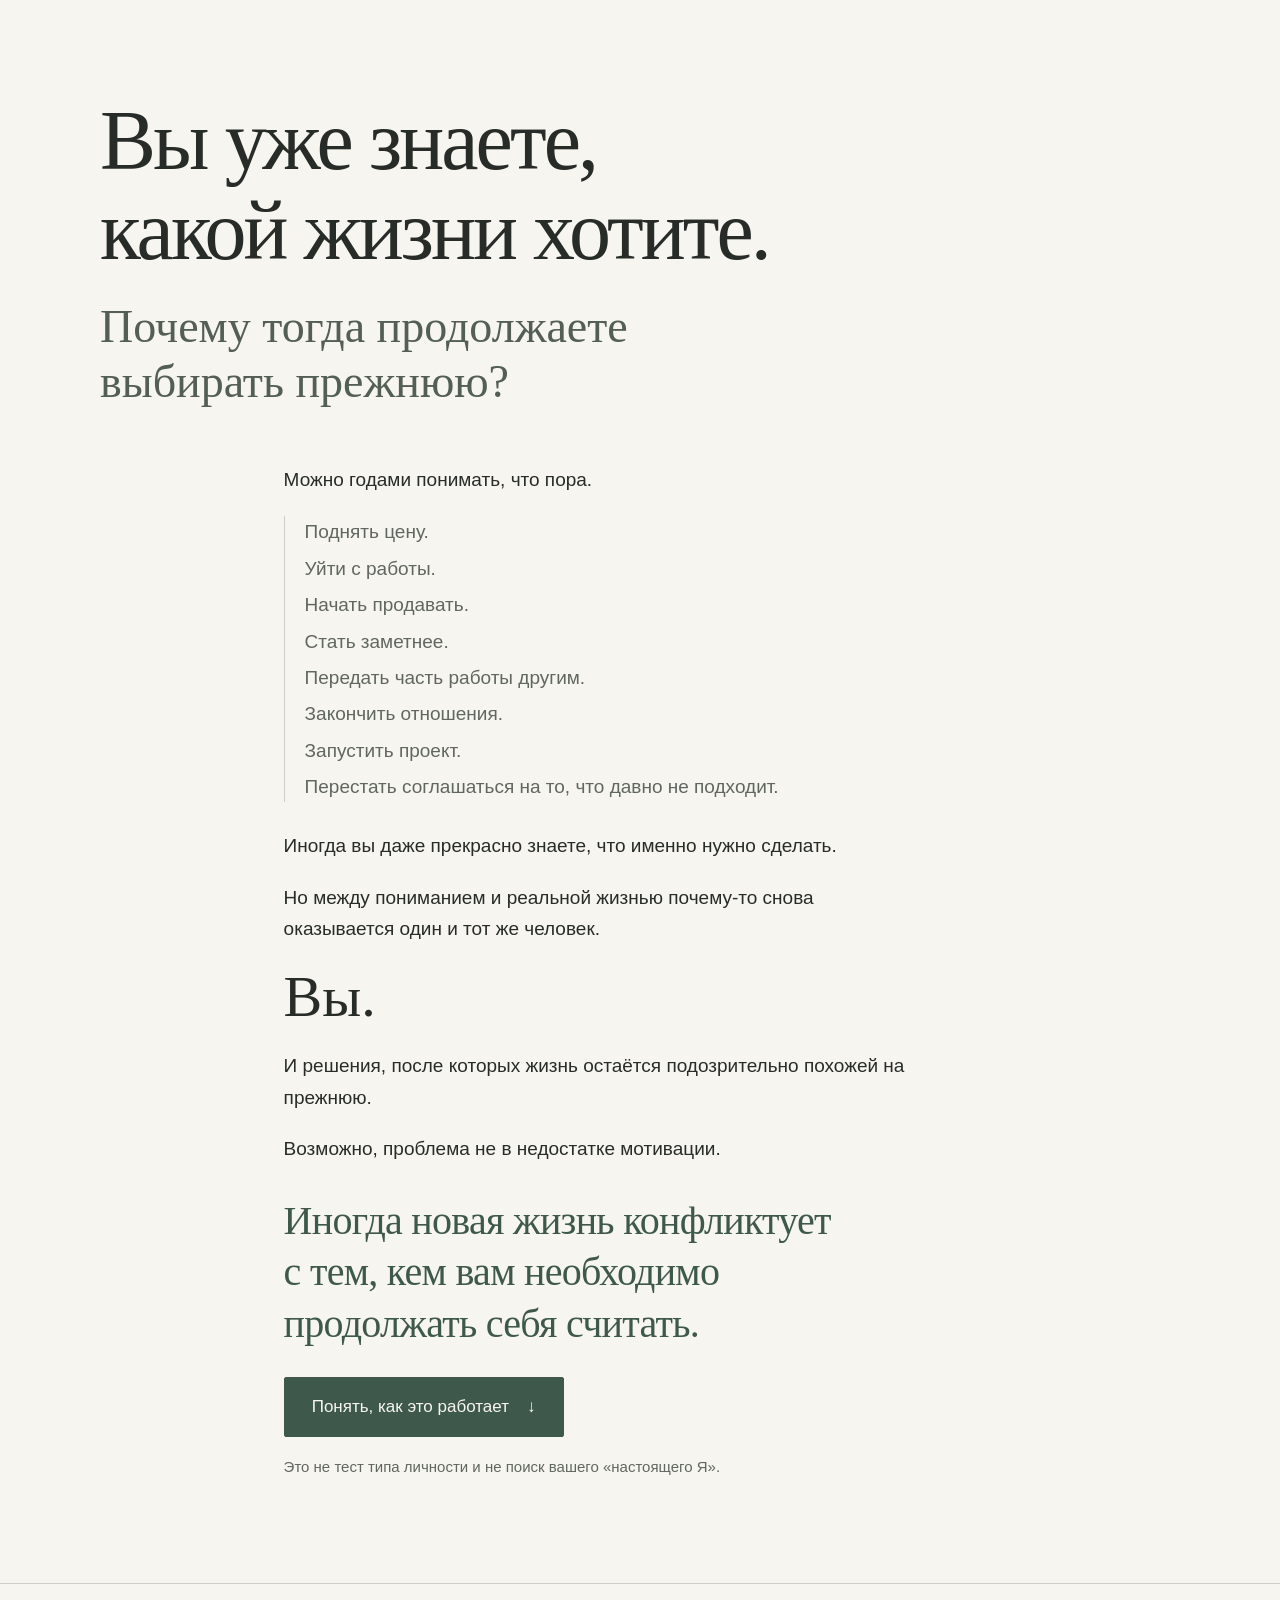
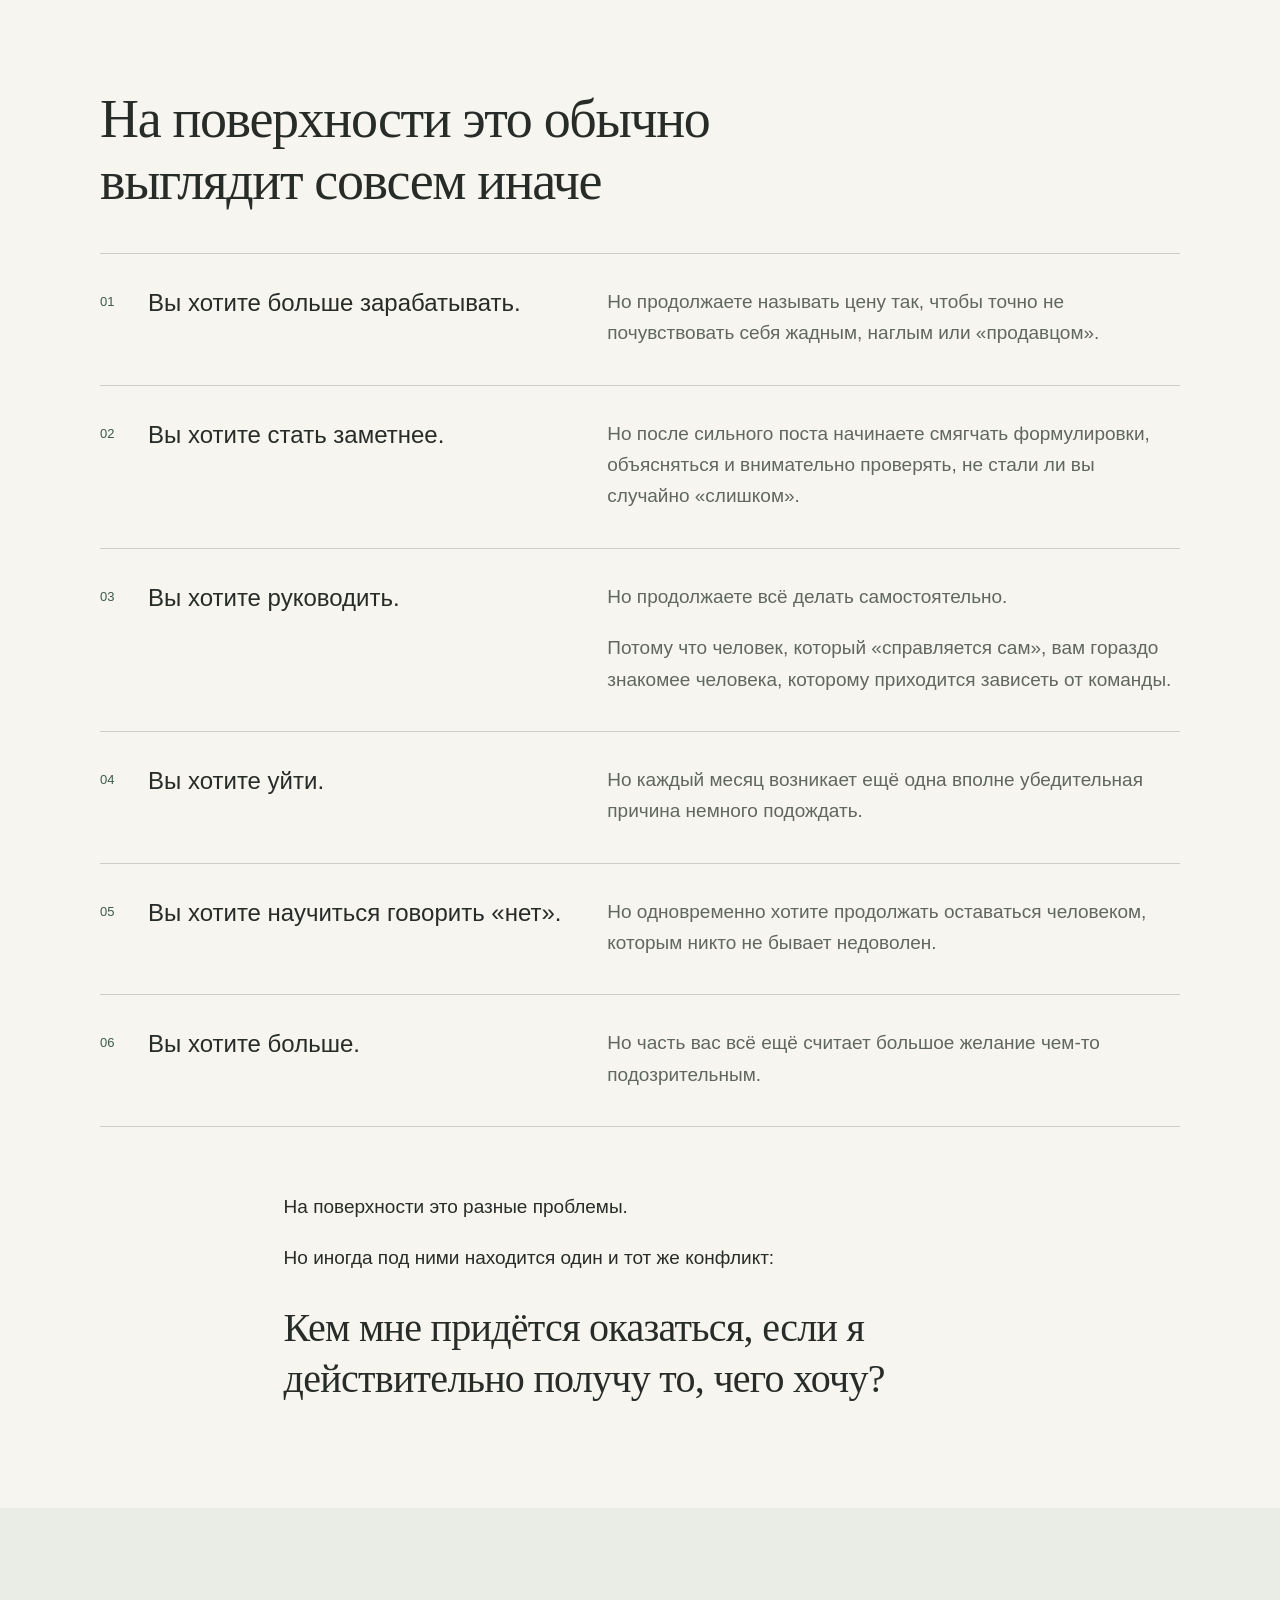
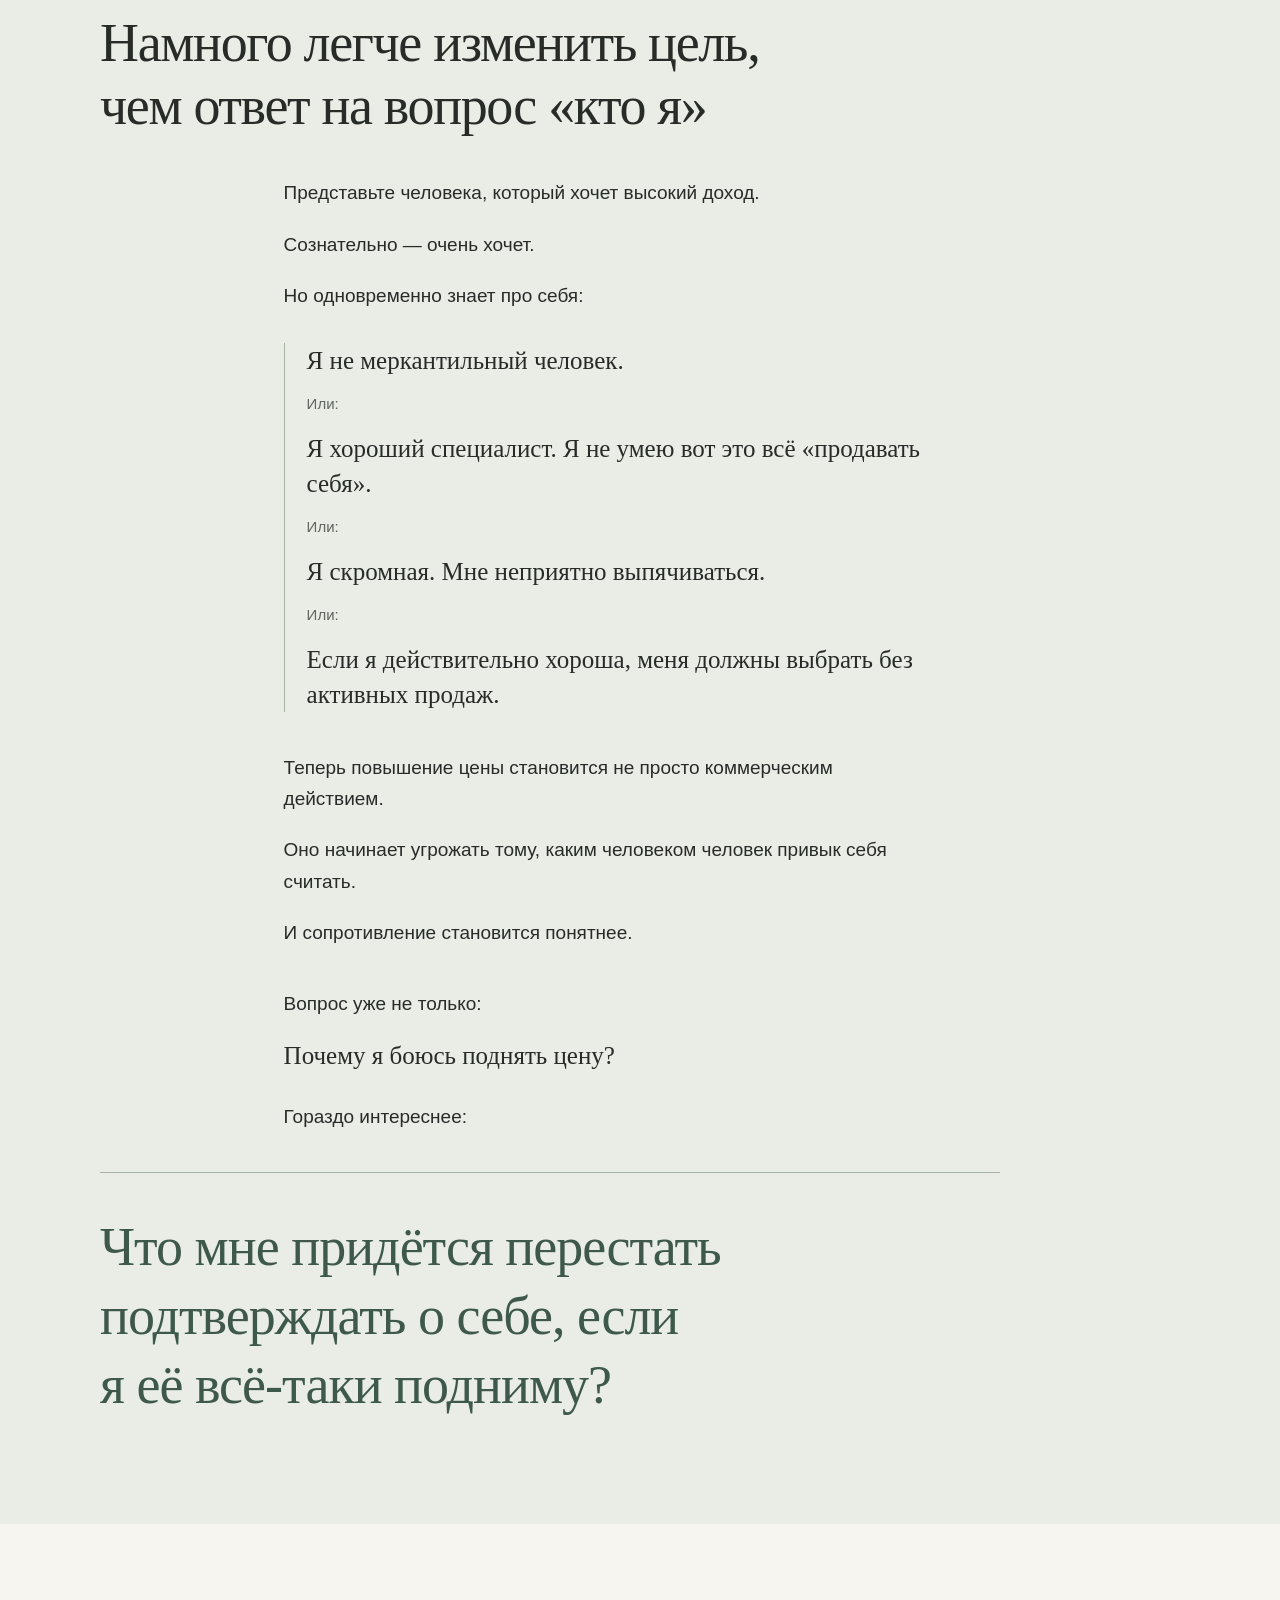
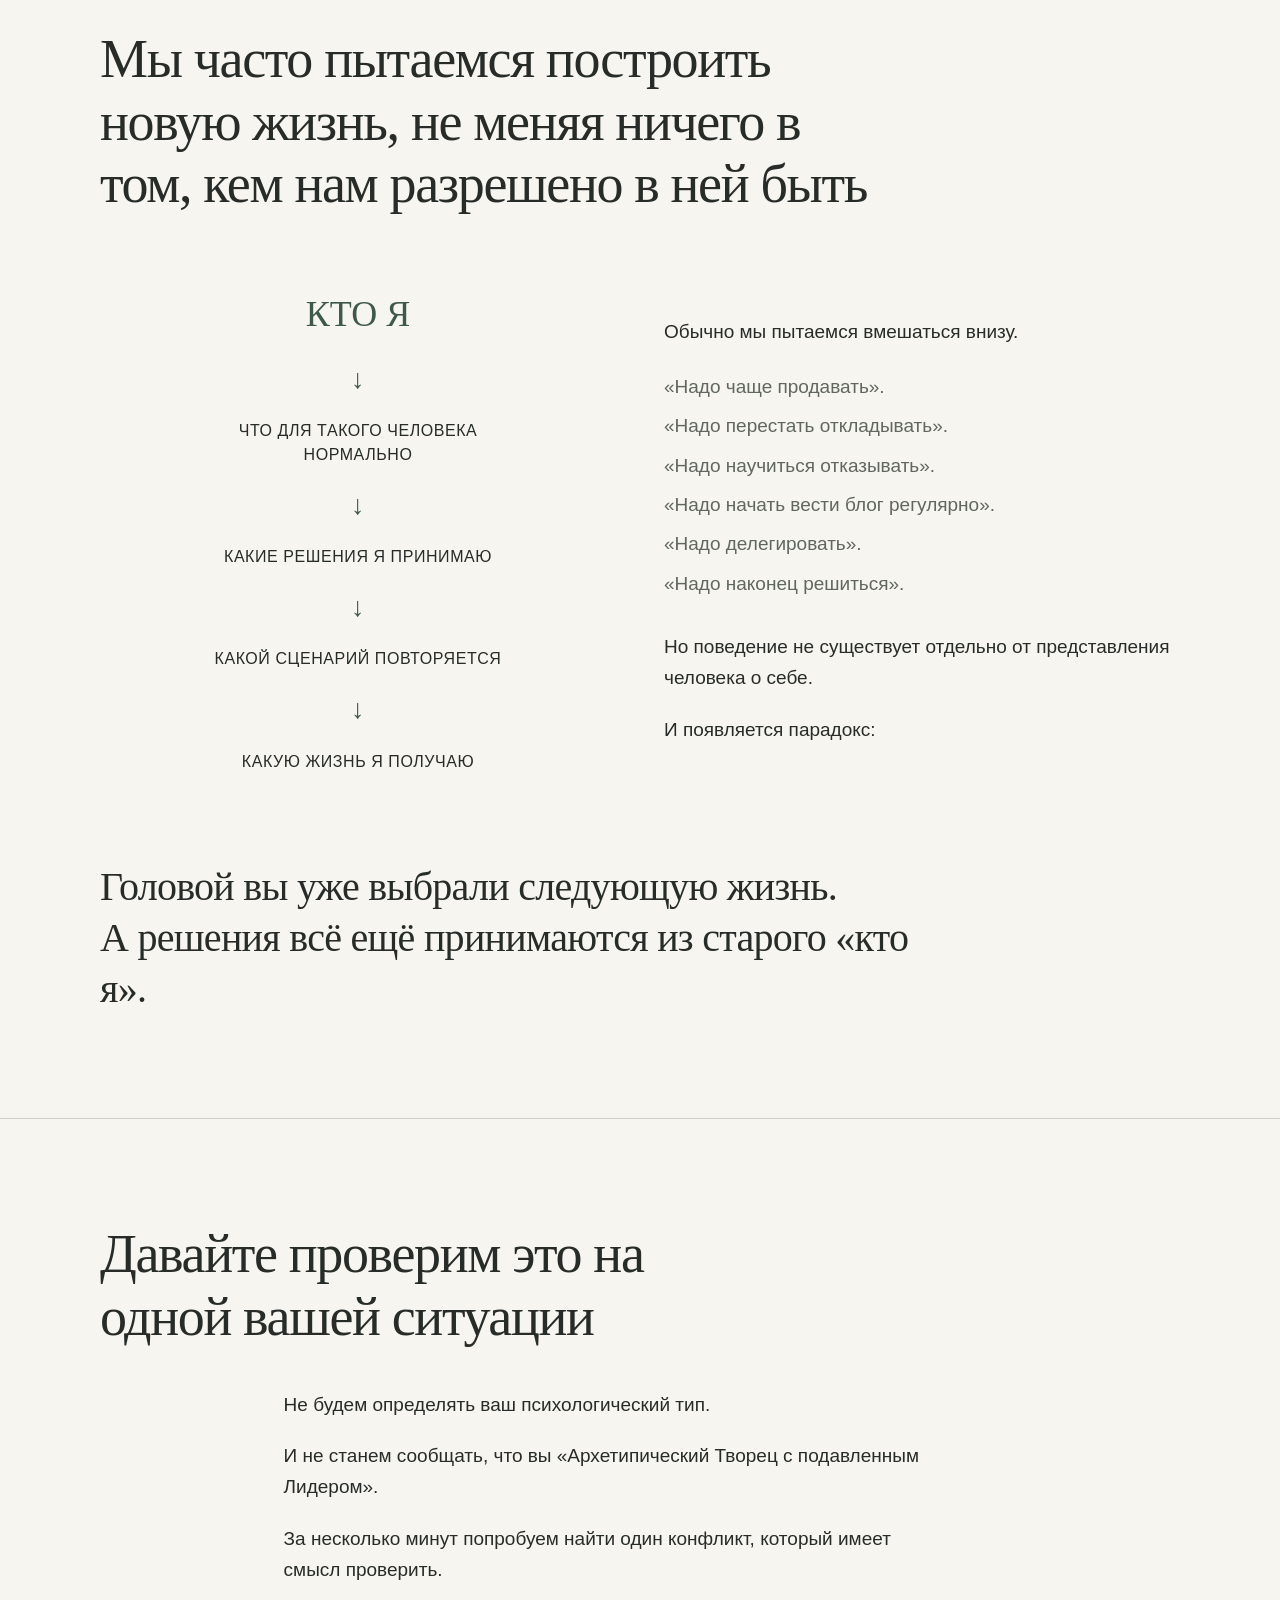
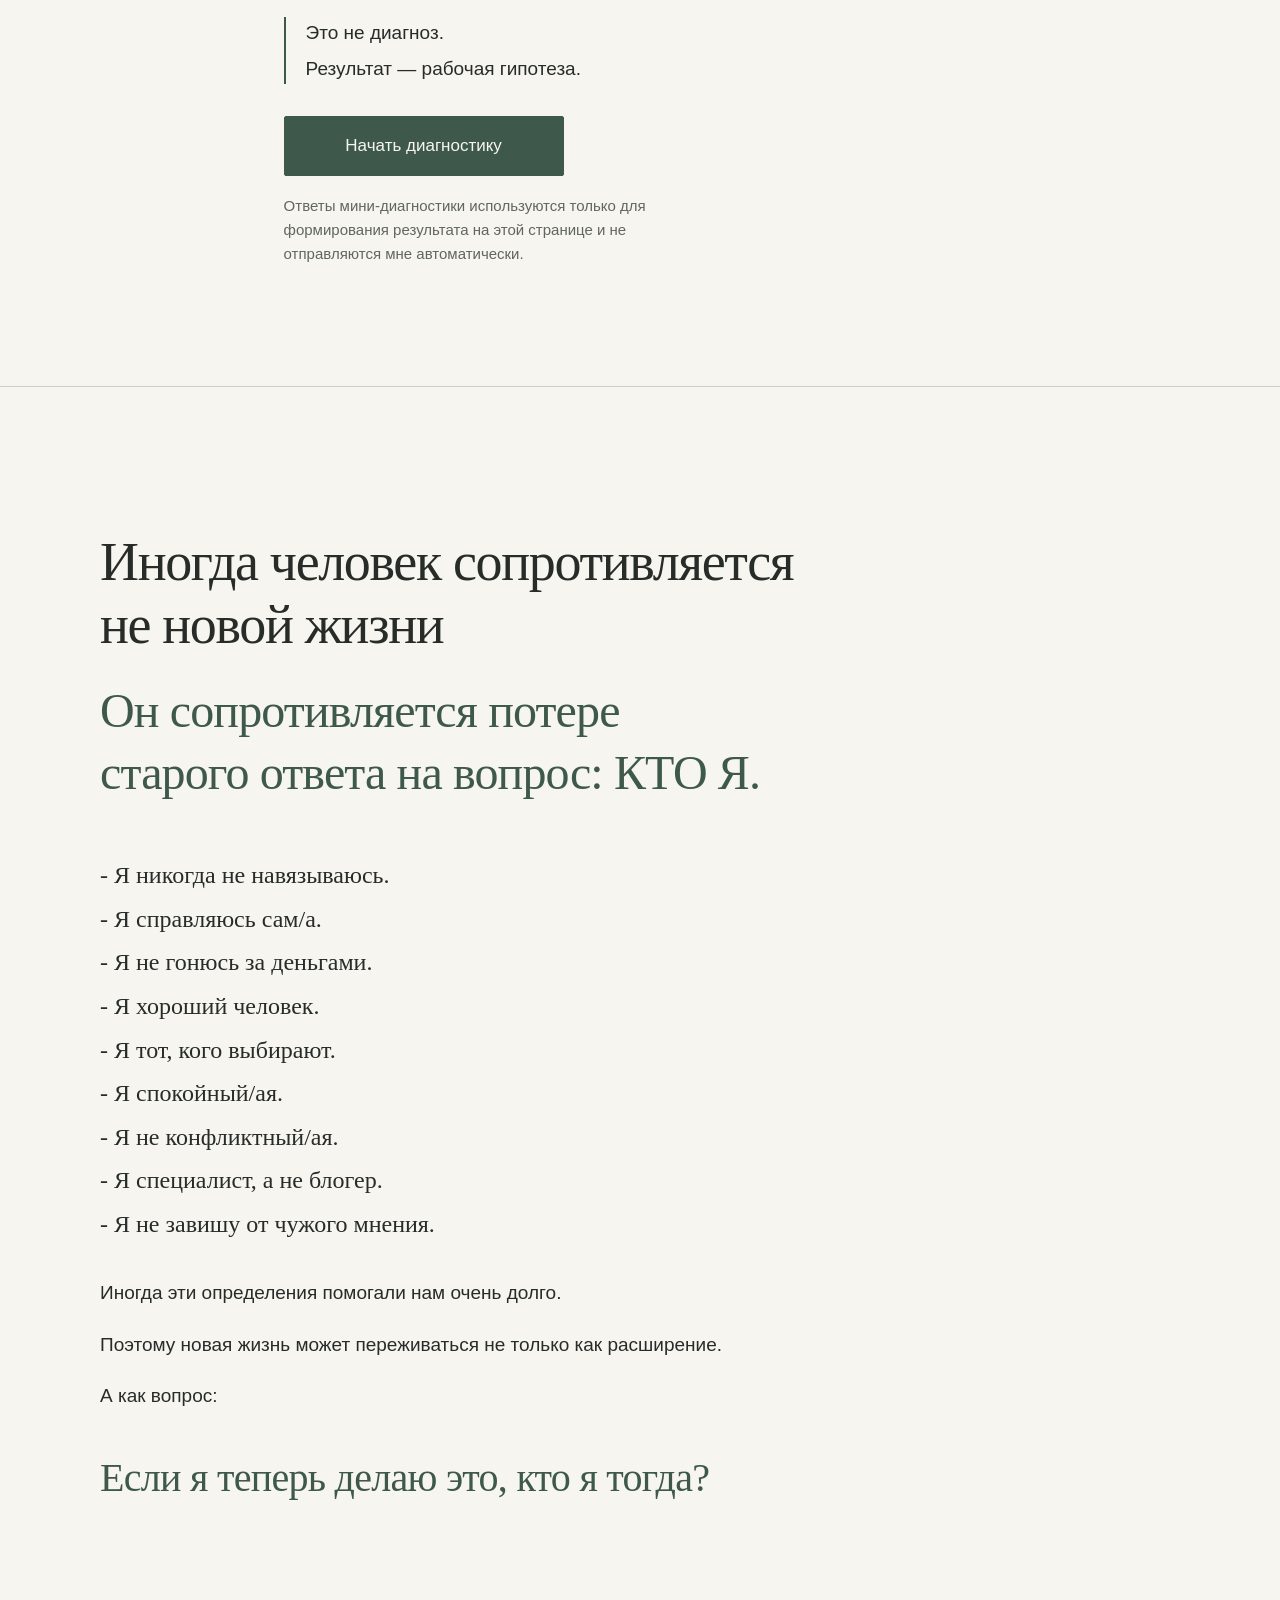
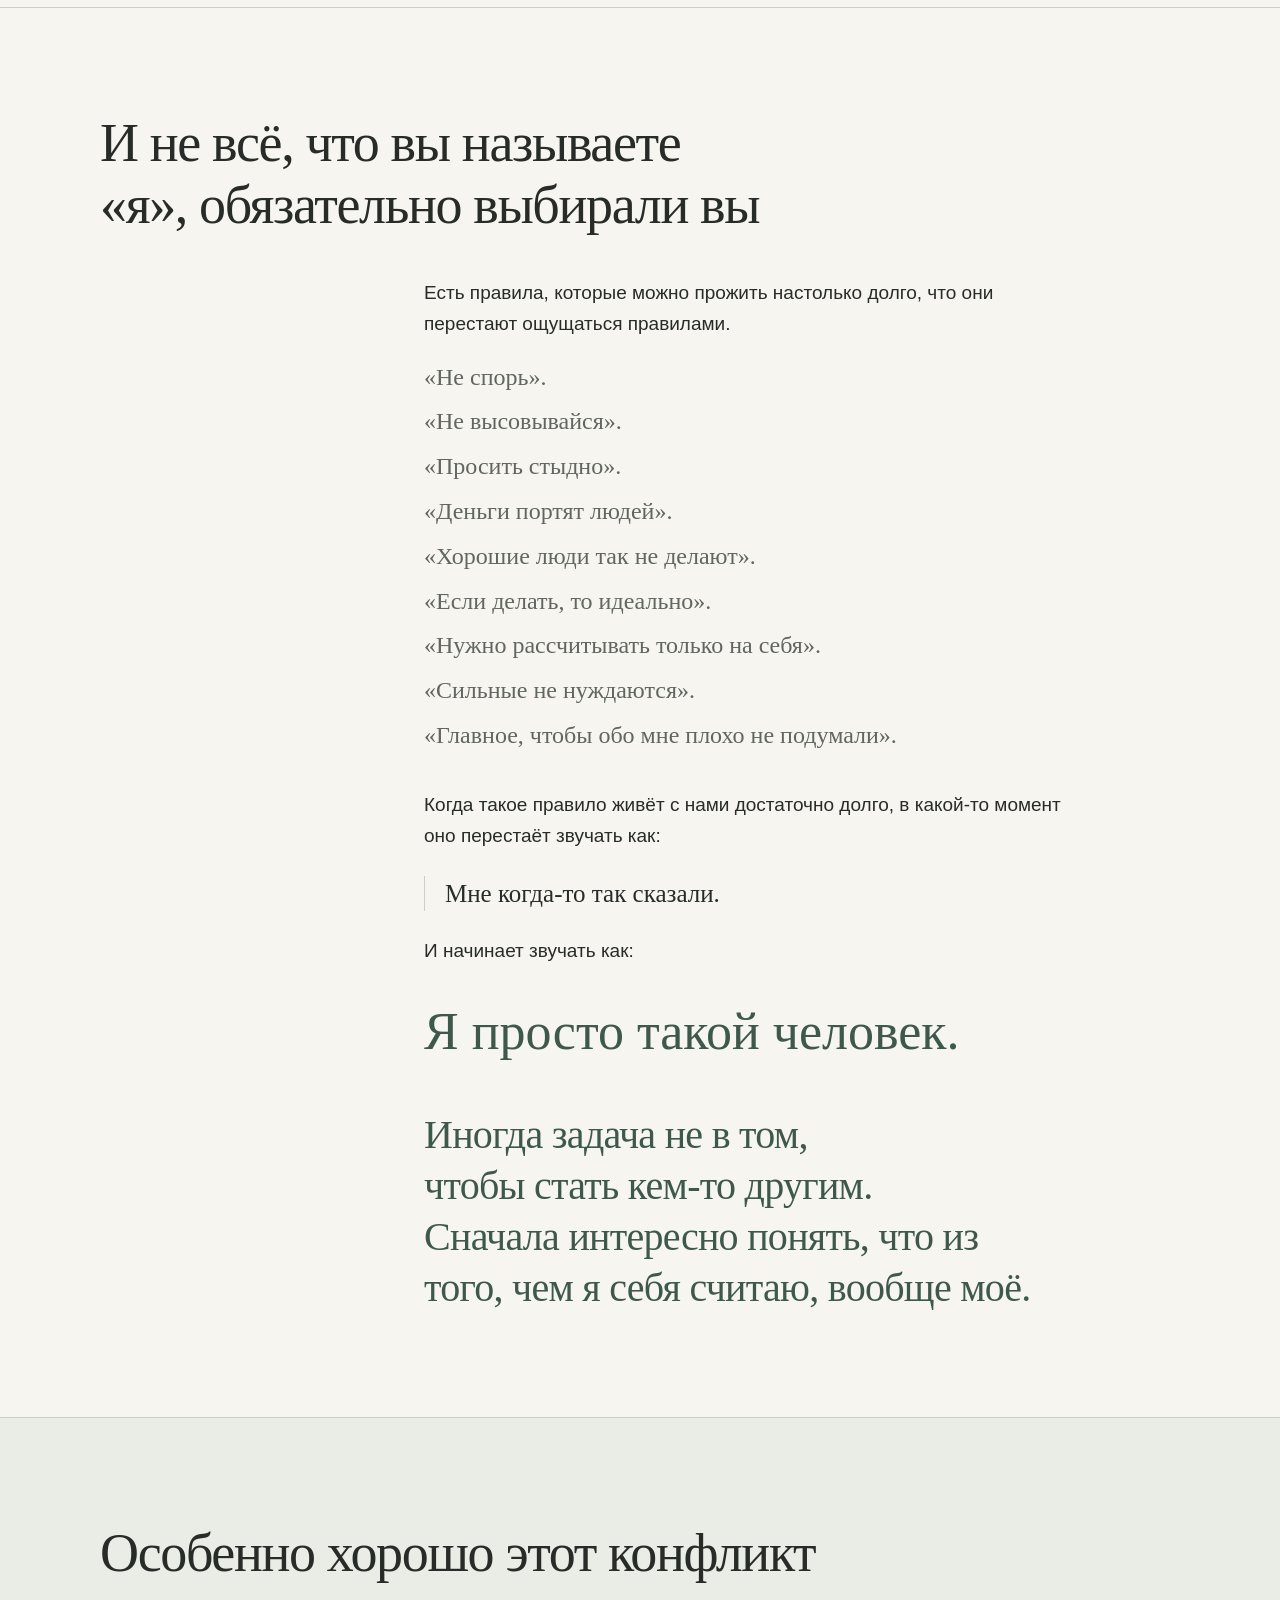
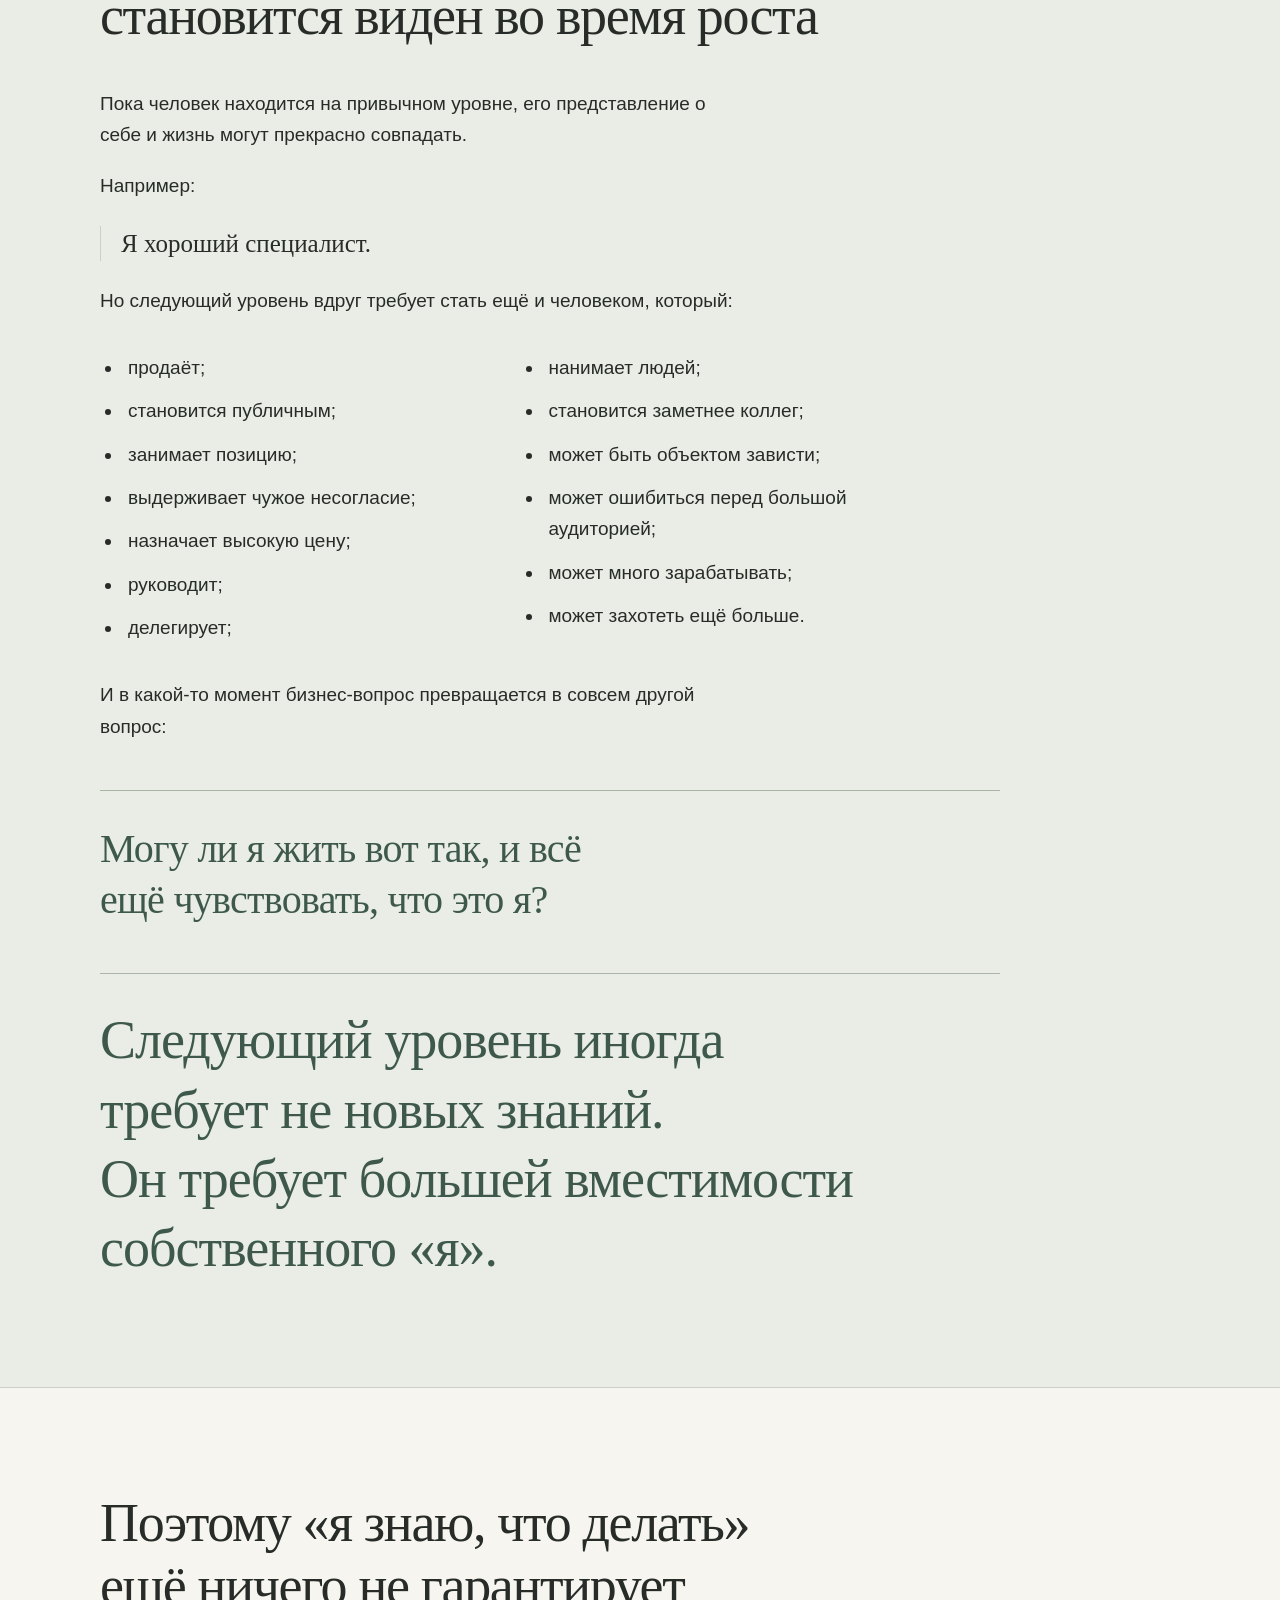
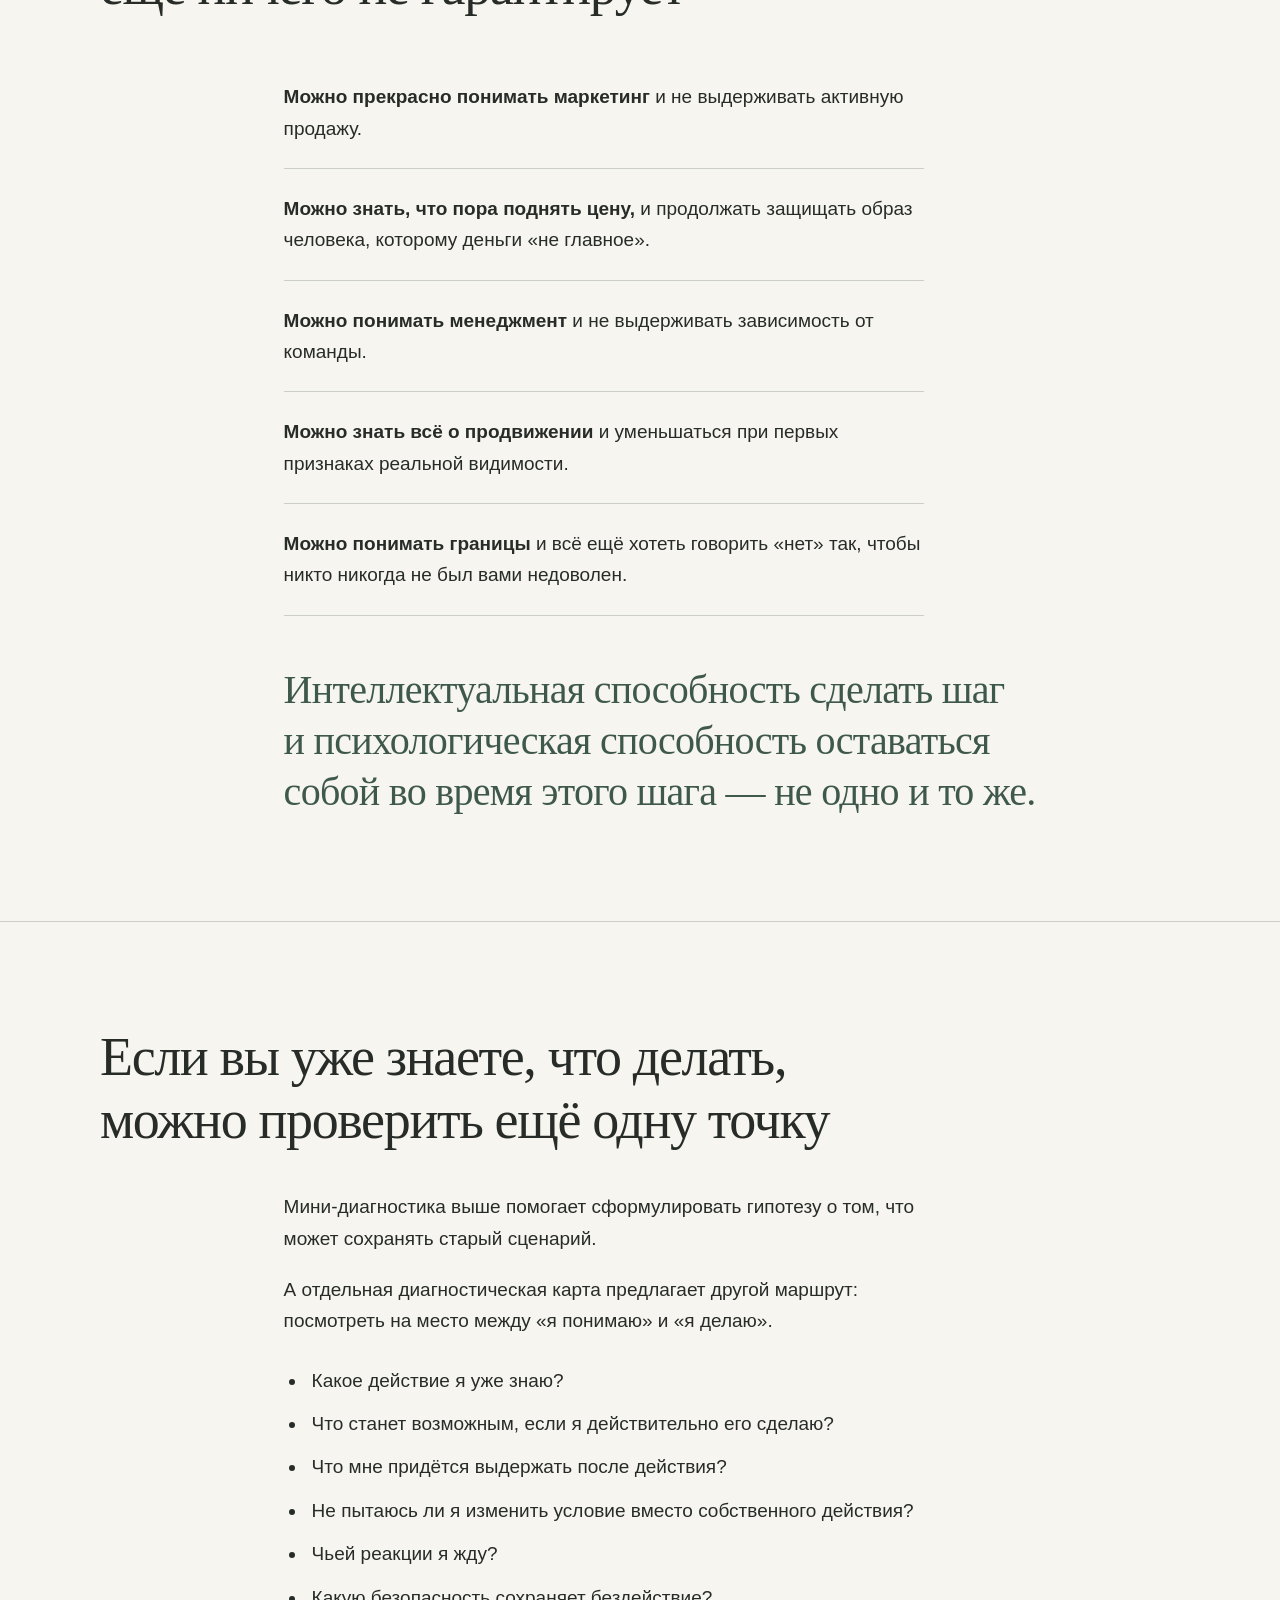
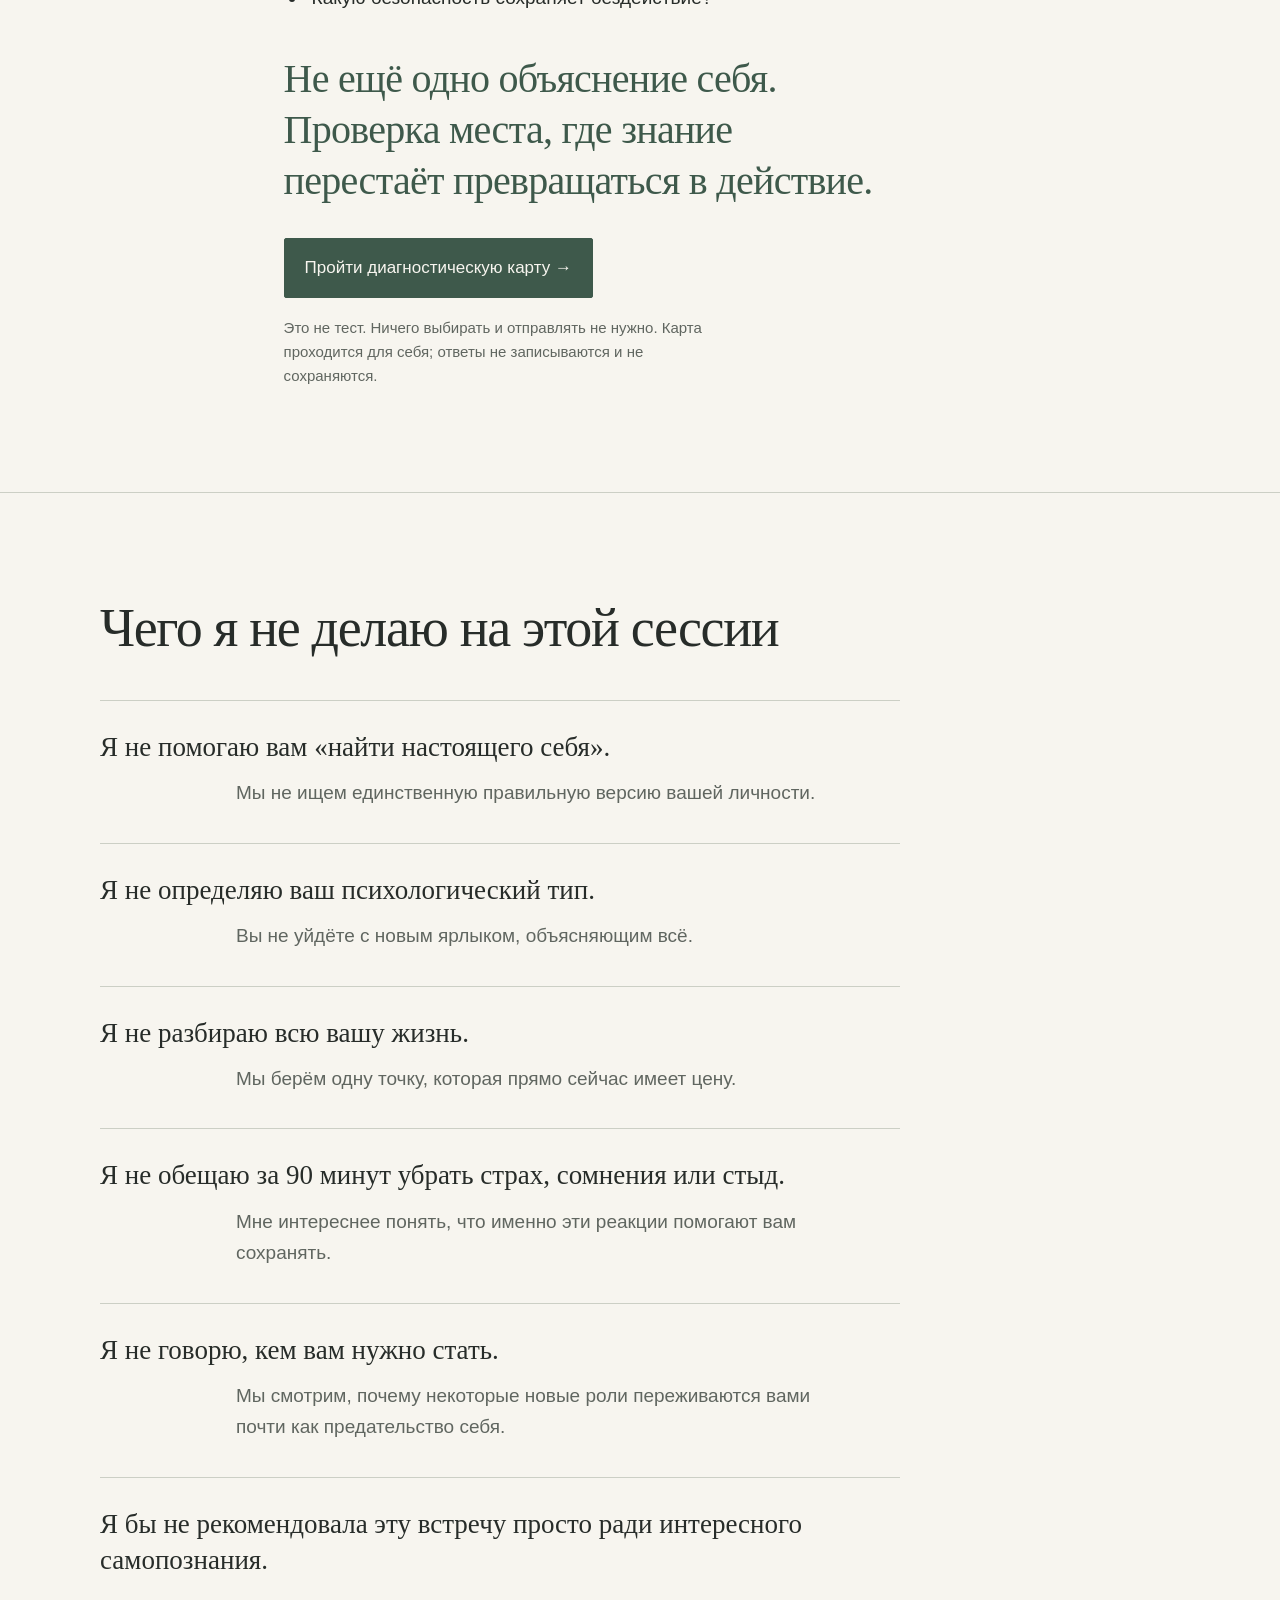
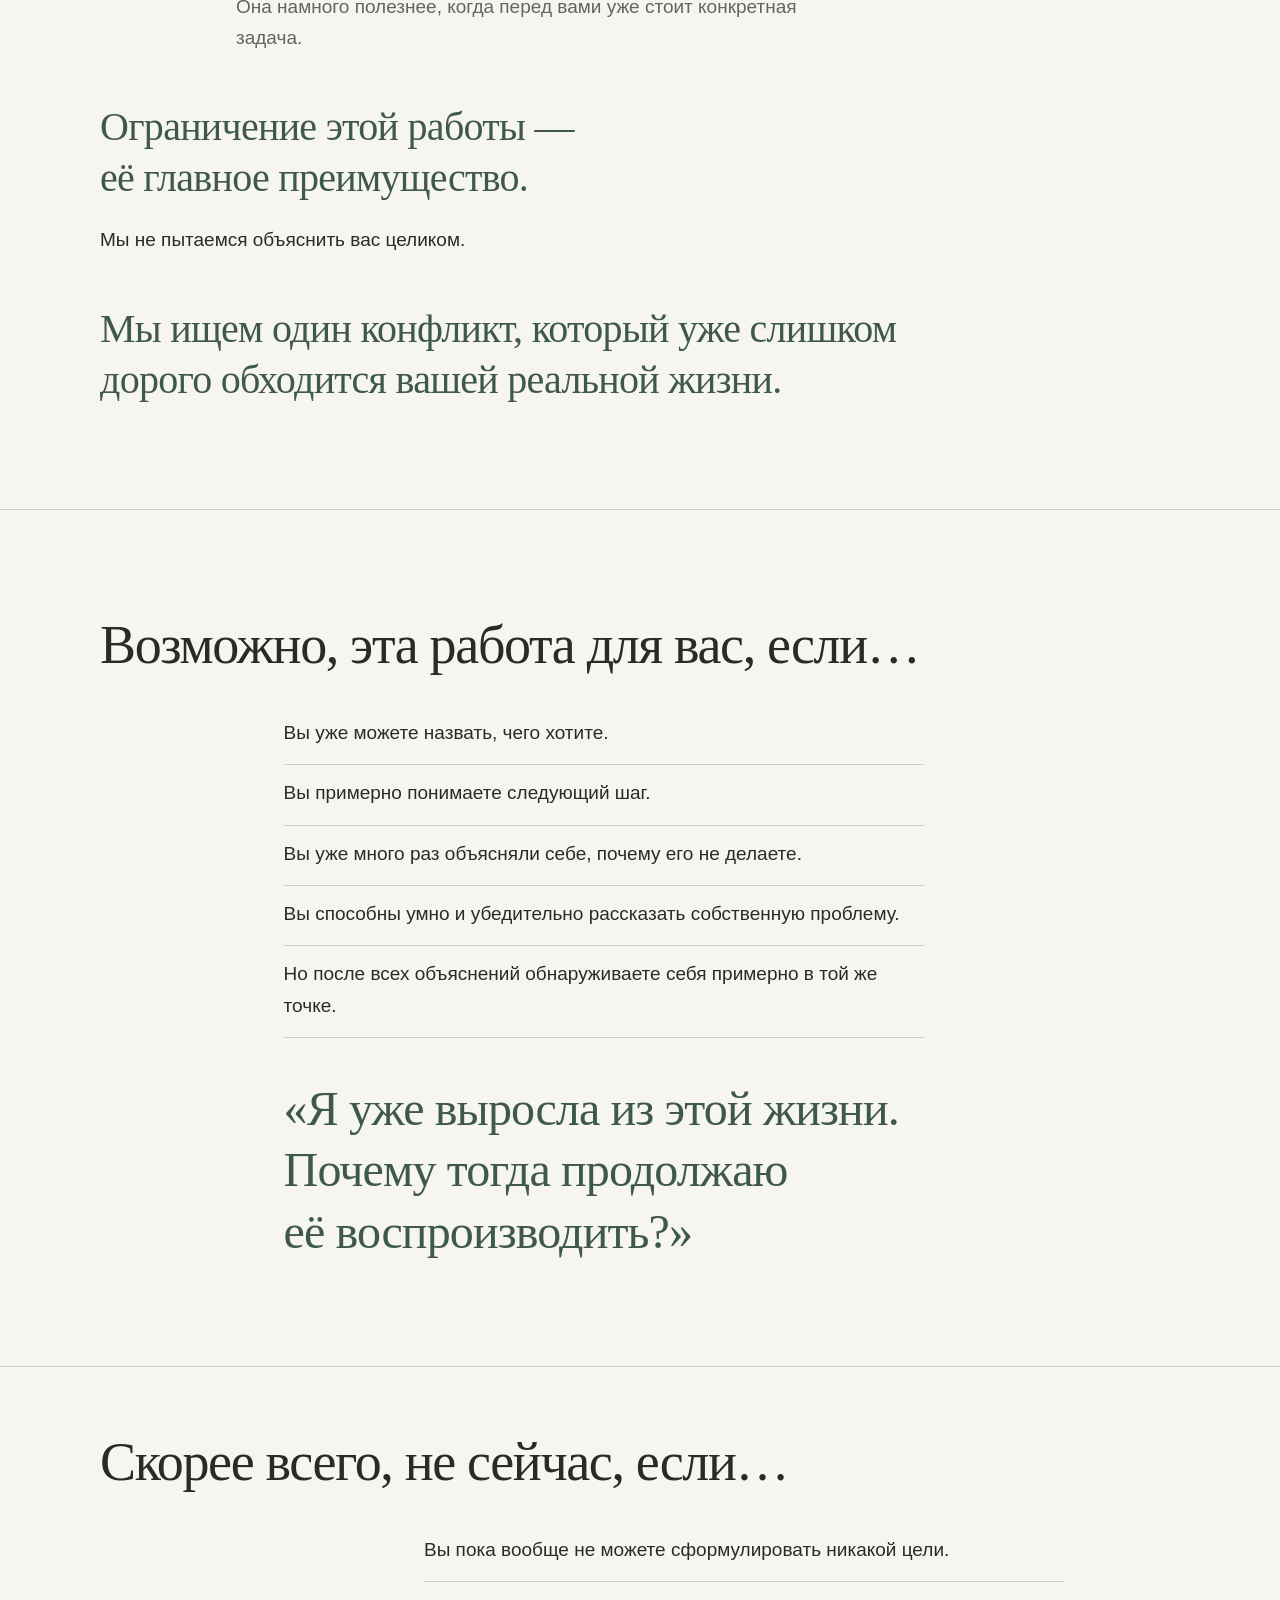
==== commit cf9c88a7: "Update index.html" ====
--- a/index.html
+++ b/index.html
@@ -275,7 +275,7 @@
 
           <p class="statement payoff"><strong>Не ещё одно объяснение себя. Проверка места, где знание перестаёт превращаться в действие.</strong></p>
 
-          <a class="button" href="map.html" data-umami-event="map_link_click>Пройти диагностическую карту →</a>
+          <a class="button" href="map.html" data-umami-event="map_link_click">Пройти диагностическую карту →</a>
 
           <p class="note">Это не тест. Ничего выбирать и отправлять не нужно. Карта проходится для себя; ответы не записываются и не сохраняются.</p>
         </div>
